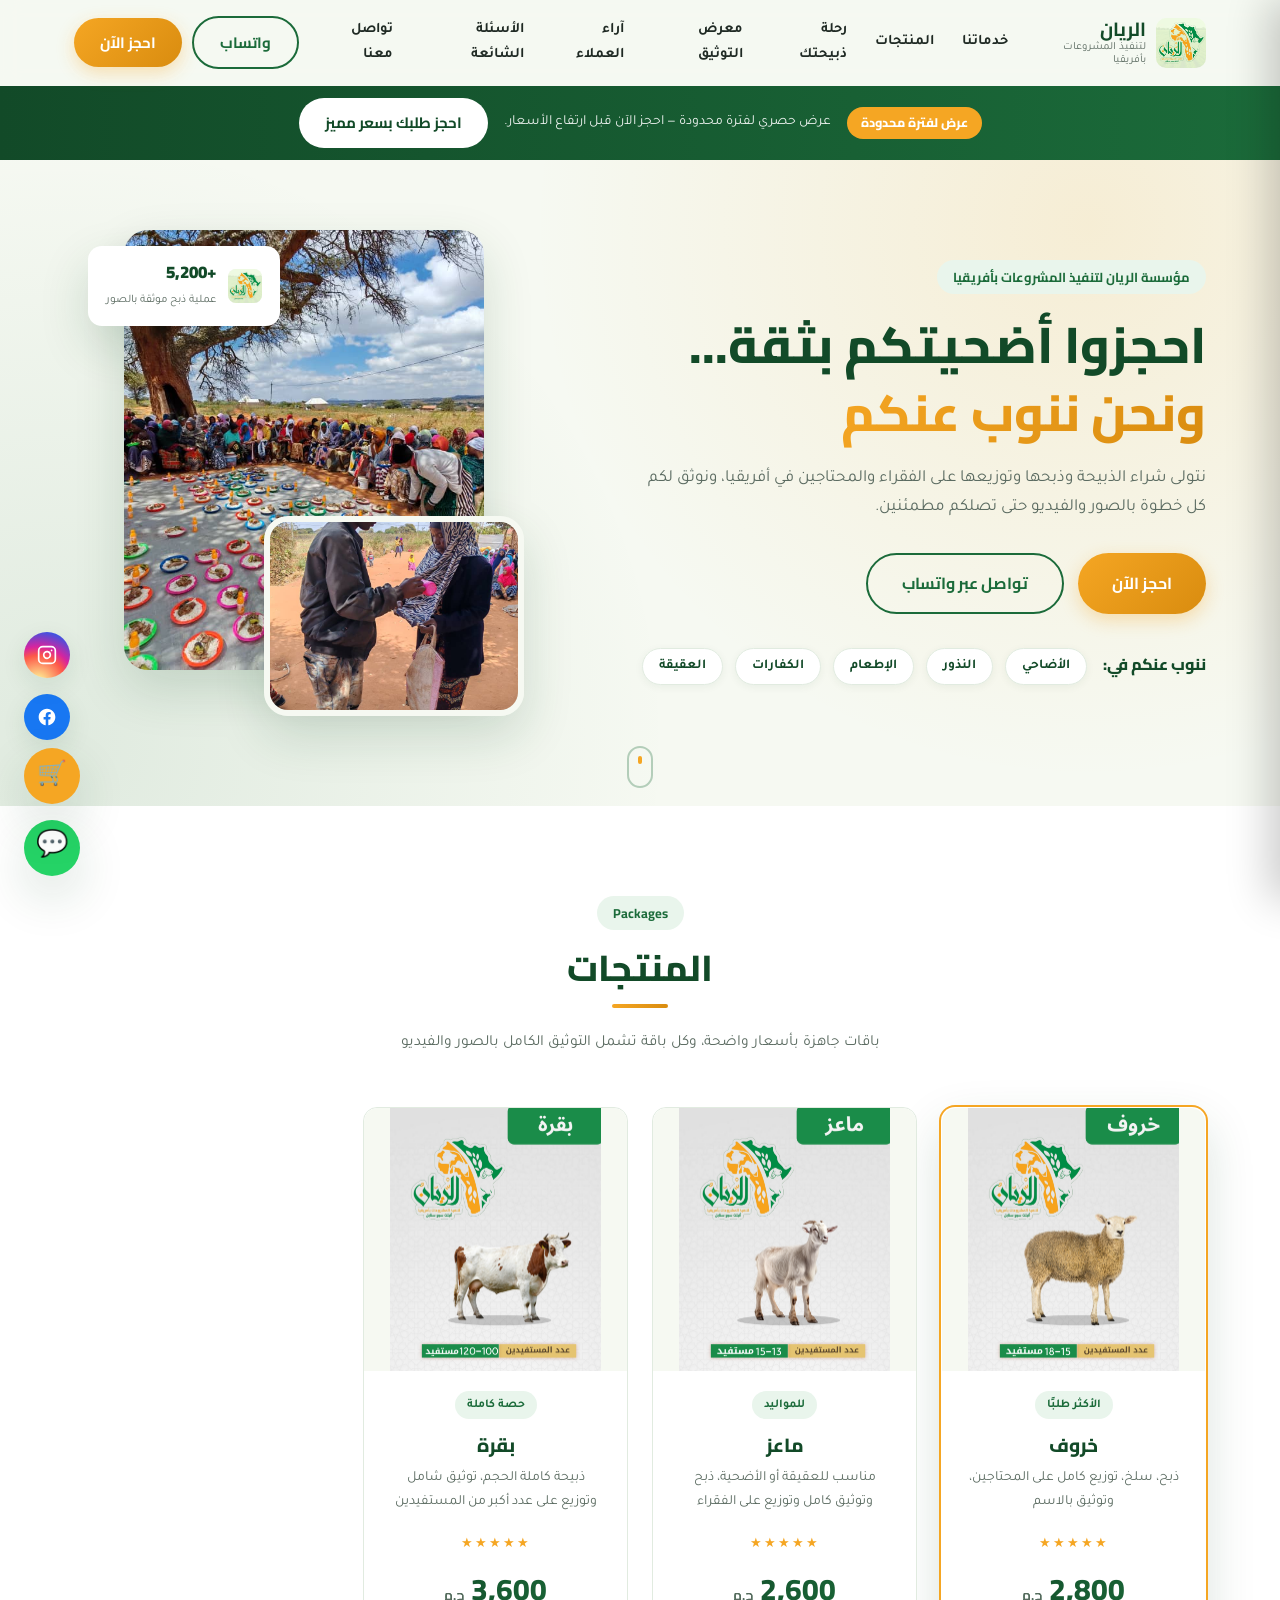
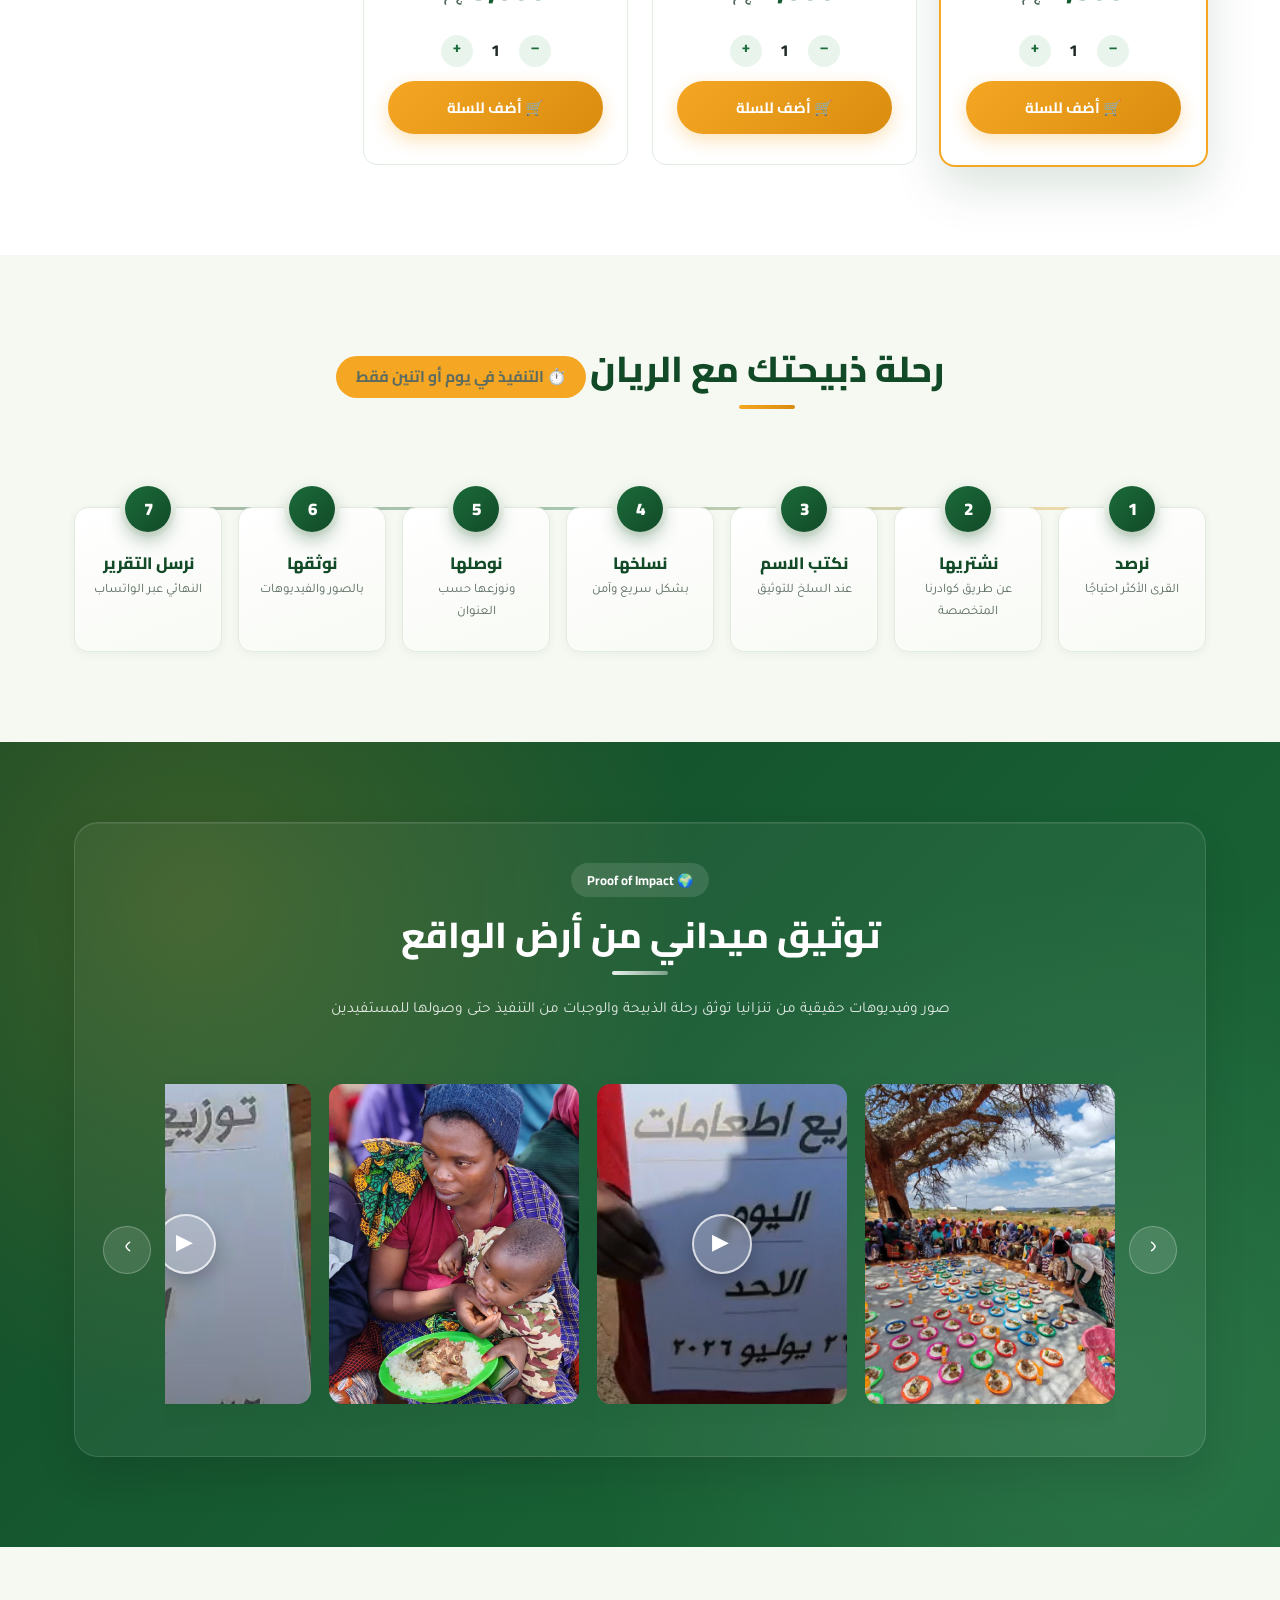
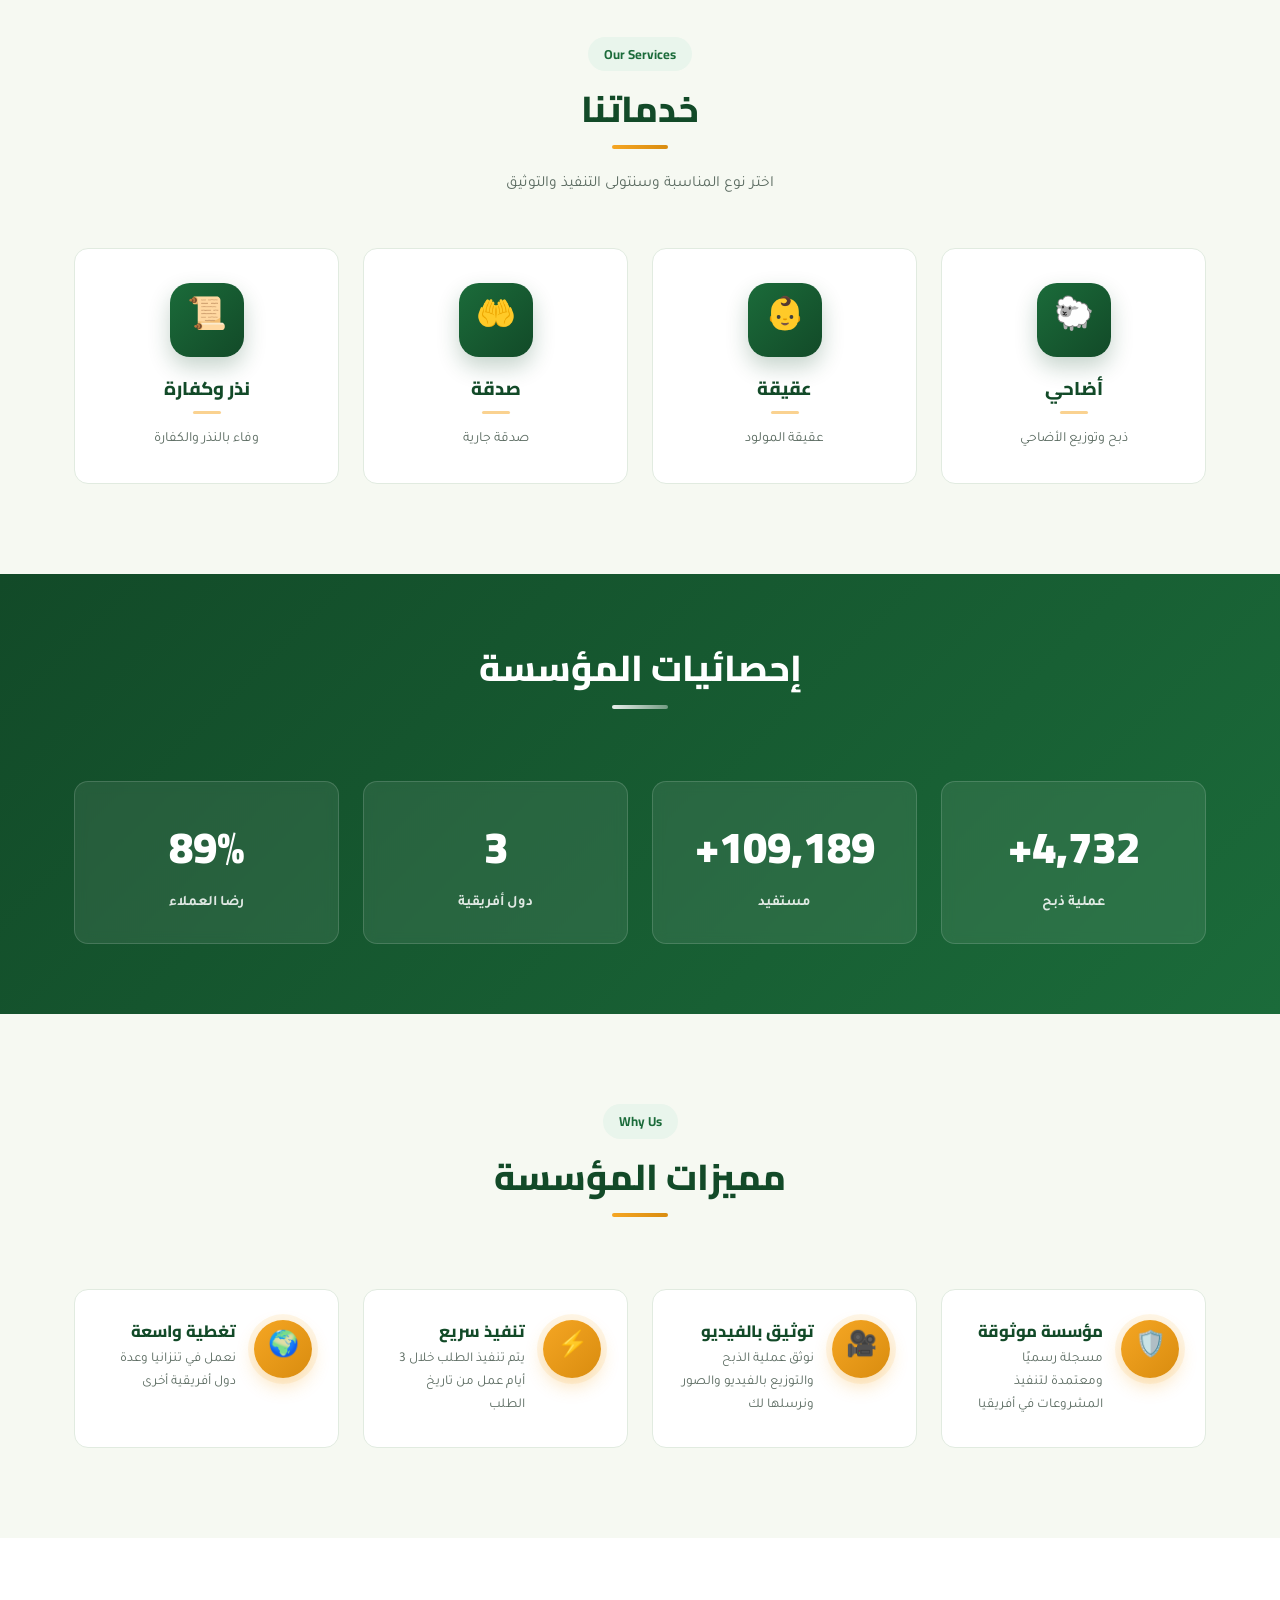
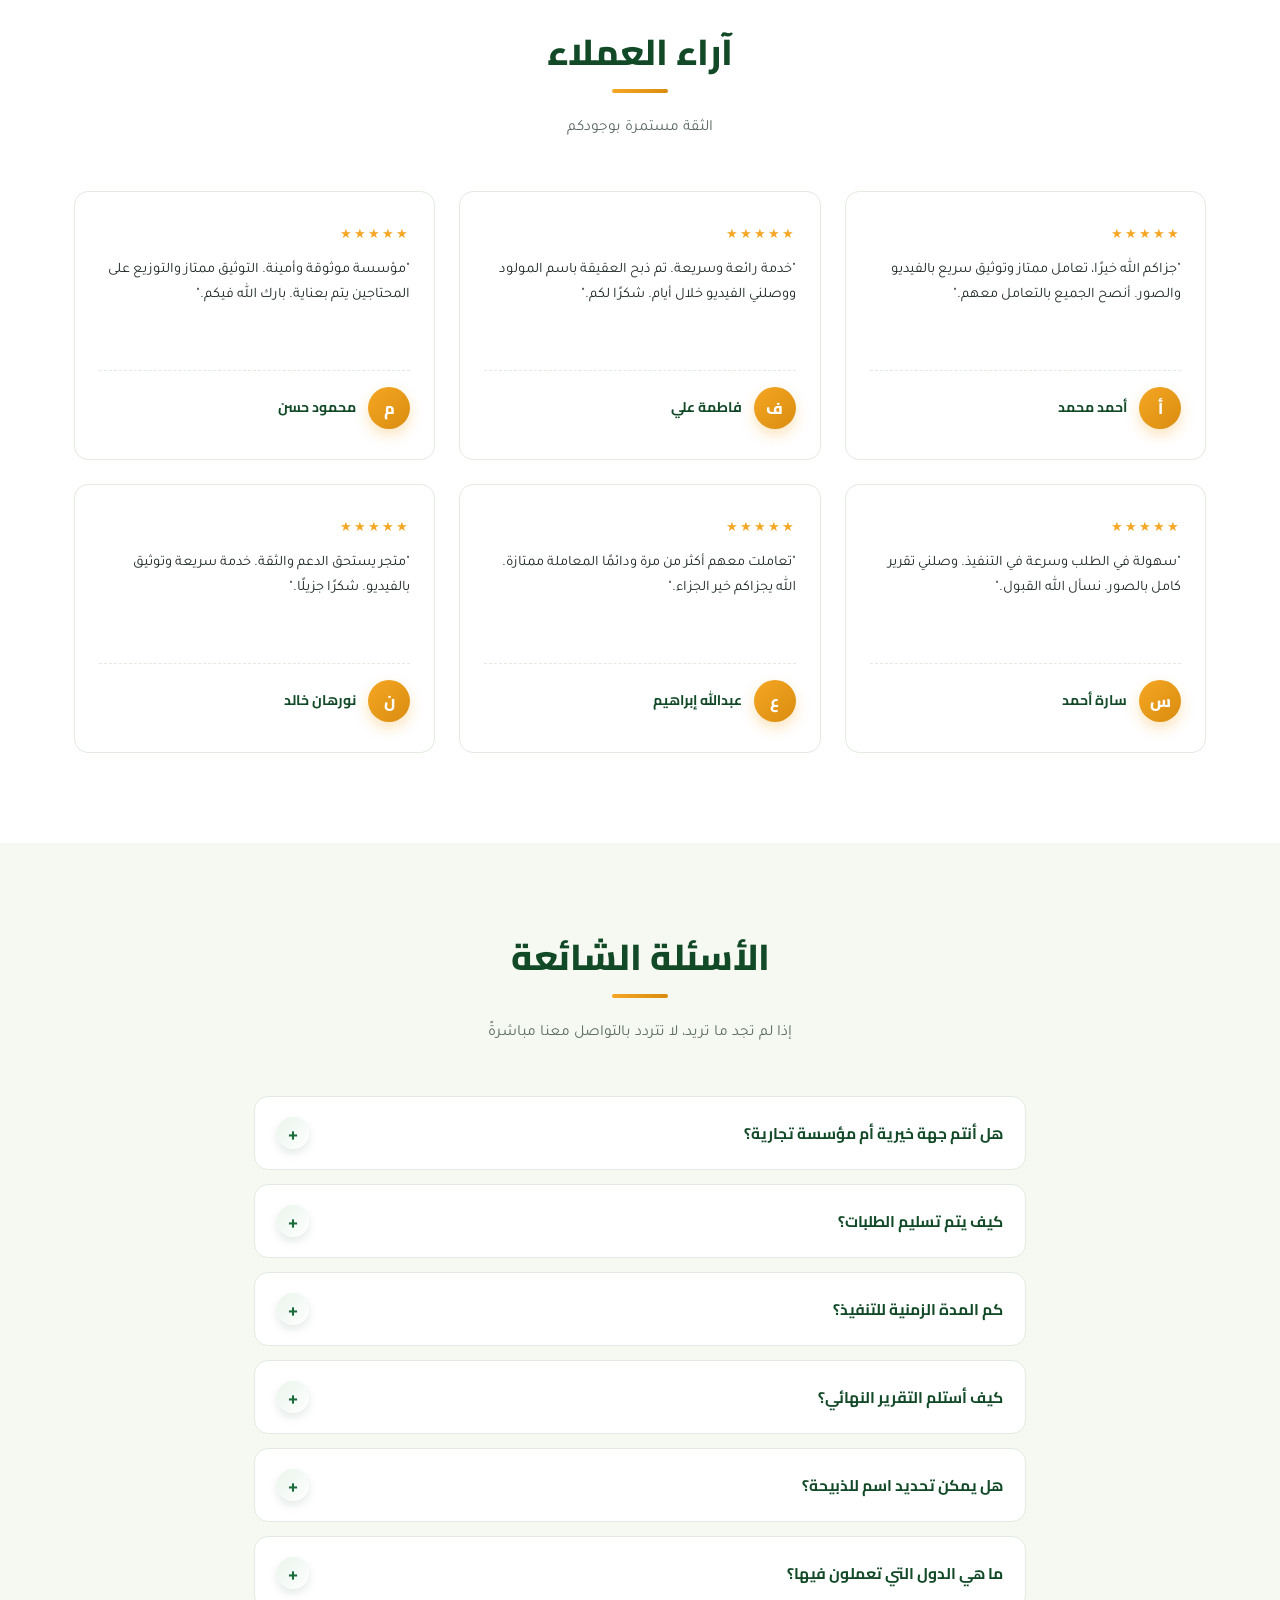
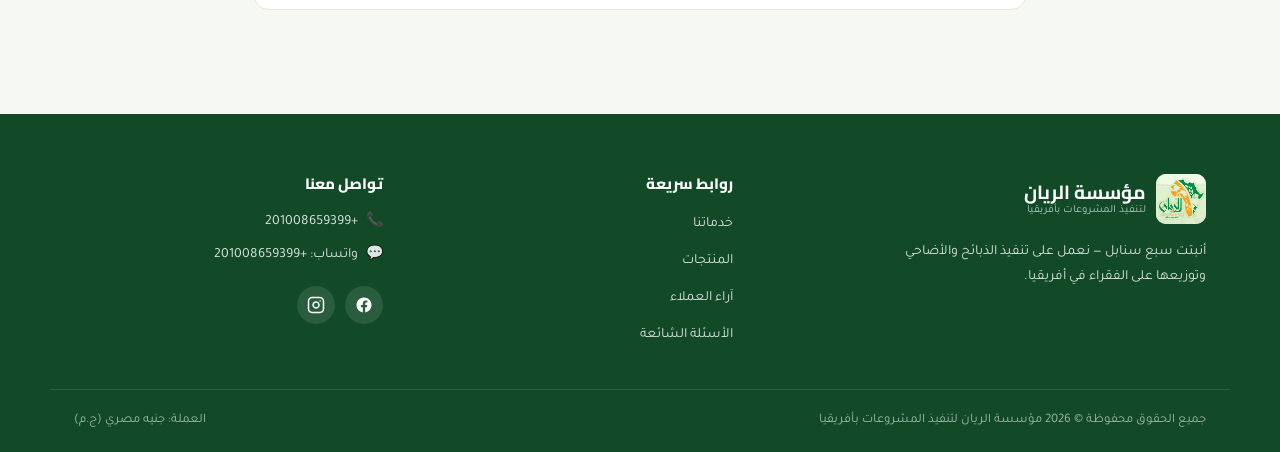
==== index.html @ 915fe7a6 "Add Facebook and Instagram floating buttons next to WhatsApp button" ====
<!DOCTYPE html>
<html lang="ar" dir="rtl">
<head>
<meta charset="UTF-8">
<meta name="viewport" content="width=device-width, initial-scale=1.0">
<title>الريان | مؤسسة الريان لتنفيذ المشروعات بأفريقيا</title>
<meta name="description" content="مؤسسة الريان لتنفيذ المشروعات بأفريقيا: أضاحي، عقيقة، نذور وكفارات - ننفذ ونوثق بالصور والفيديو ونوزع على المحتاجين في تنزانيا وأفريقيا.">
<meta name="theme-color" content="#124a28">
<link rel="canonical" href="index.html">

<meta property="og:type" content="website">
<meta property="og:locale" content="ar_AR">
<meta property="og:title" content="الريان | مؤسسة الريان لتنفيذ المشروعات بأفريقيا">
<meta property="og:description" content="أضاحي، عقيقة، نذور وكفارات - ننفذ ونوثق بالصور والفيديو ونوزع على المحتاجين في تنزانيا وأفريقيا.">
<meta property="og:image" content="assets/gallery/rayan-05.jpg">
<meta property="og:url" content="index.html">
<meta name="twitter:card" content="summary_large_image">
<meta name="twitter:title" content="الريان | مؤسسة الريان لتنفيذ المشروعات بأفريقيا">
<meta name="twitter:description" content="أضاحي، عقيقة، نذور وكفارات - ننفذ ونوثق بالصور والفيديو ونوزع على المحتاجين في تنزانيا وأفريقيا.">
<meta name="twitter:image" content="assets/gallery/rayan-05.jpg">

<link rel="icon" href="assets/logo-real.jpg" type="image/jpeg">
<link rel="preload" as="image" href="assets/gallery/rayan-05.jpg" fetchpriority="high">
<link rel="preconnect" href="https://fonts.googleapis.com">
<link rel="preconnect" href="https://fonts.gstatic.com" crossorigin>
<link href="https://fonts.googleapis.com/css2?family=Cairo:wght@500;700;800;900&family=Tajawal:wght@400;500;700&display=swap" rel="stylesheet">
<link rel="stylesheet" href="css/style.css">
<script type="application/ld+json">
{
  "@context": "https://schema.org",
  "@type": "LocalBusiness",
  "name": "مؤسسة الريان لتنفيذ المشروعات بأفريقيا",
  "image": "assets/logo-real.jpg",
  "telephone": "+201008659399",
  "areaServed": "Tanzania",
  "description": "مؤسسة تنفذ وتوثق الأضاحي والعقيقة والصدقات والنذور في تنزانيا وأفريقيا.",
  "priceRange": "2600-4200 EGP"
}
</script>
</head>
<body>

<!-- ===== Header ===== -->
<header class="site-header" id="siteHeader">
  <div class="container header-inner">
    <a href="#top" class="brand">
      <img src="assets/logo-real.jpg" alt="شعار مؤسسة الريان" class="brand-logo">
      <span class="brand-text">
        <strong>الريان</strong>
        <small>لتنفيذ المشروعات بأفريقيا</small>
      </span>
    </a>

    <nav class="main-nav" id="mainNav">
      <a href="#services">خدماتنا</a>
      <a href="#products">المنتجات</a>
      <a href="#journey">رحلة ذبيحتك</a>
      <a href="#gallery">معرض التوثيق</a>
      <a href="#testimonials">آراء العملاء</a>
      <a href="#faq">الأسئلة الشائعة</a>
      <a href="#contact">تواصل معنا</a>
    </nav>

    <div class="header-actions">
      <a href="https://wa.me/201008659399" class="btn btn-outline hide-sm" target="_blank" rel="noopener">
        واتساب
      </a>
      <a href="#products" class="btn btn-primary">احجز الآن</a>
      <button class="nav-toggle" id="navToggle" aria-label="فتح القائمة" aria-expanded="false">
        <span></span><span></span><span></span>
      </button>
    </div>
  </div>
</header>

<main id="top">

  <!-- ===== Offer Banner ===== -->
  <div class="offer-strip">
    <div class="container offer-inner">
      <span class="offer-badge">عرض لفترة محدودة</span>
      <p>عرض حصري لفترة محدودة — احجز الآن قبل ارتفاع الأسعار.</p>
      <a href="#products" class="btn btn-light">احجز طلبك بسعر مميز</a>
    </div>
  </div>

  <!-- ===== Hero ===== -->
  <section class="hero">
    <div class="container hero-inner">
      <div class="hero-copy">
        <span class="eyebrow">مؤسسة الريان لتنفيذ المشروعات بأفريقيا</span>
        <h1>احجزوا أضحيتكم بثقة... <span>ونحن ننوب عنكم</span></h1>
        <p>
          نتولى شراء الذبيحة وذبحها وتوزيعها على الفقراء والمحتاجين في أفريقيا،
          ونوثق لكم كل خطوة بالصور والفيديو حتى تصلكم مطمئنين.
        </p>
        <div class="hero-cta">
          <a href="#products" class="btn btn-primary btn-lg">احجز الآن</a>
          <a href="https://wa.me/201008659399" class="btn btn-outline btn-lg" target="_blank" rel="noopener">تواصل عبر واتساب</a>
        </div>

        <ul class="hero-list" aria-label="ننوب عنكم في">
          <li><span class="hero-list-title">ننوب عنكم في:</span></li>
          <li><a href="#products">الأضاحي</a></li>
          <li><a href="#products">النذور</a></li>
          <li><a href="#products">الإطعام</a></li>
          <li><a href="#products">الكفارات</a></li>
          <li><a href="#products">العقيقة</a></li>
        </ul>
      </div>

      <div class="hero-visual">
        <div class="hero-collage">
          <img src="assets/gallery/rayan-05.jpg" alt="توزيع الذبائح على المحتاجين في تنزانيا" class="collage-img collage-main" width="1000" height="750" fetchpriority="high">
          <img src="assets/gallery/rayan-58.jpg" alt="توزيع وجبات إطعام على الأطفال" class="collage-img collage-sub" width="768" height="1024">
          <div class="collage-badge">
            <img src="assets/logo-real.jpg" alt="" class="collage-badge-logo">
            <div>
              <strong>+5,200</strong>
              <span>عملية ذبح موثقة بالصور</span>
            </div>
          </div>
        </div>
      </div>
    </div>
    <div class="hero-scroll-cue" aria-hidden="true"><span></span></div>
  </section>

  <!-- ===== Products ===== -->
  <section class="section section-alt" id="products">
    <div class="container">
      <div class="section-head reveal">
        <span class="eyebrow center">Packages</span>
        <h2>المنتجات</h2>
        <p>باقات جاهزة بأسعار واضحة، وكل باقة تشمل التوثيق الكامل بالصور والفيديو</p>
      </div>

      <div class="grid grid-4 reveal-group" id="productsGrid"></div>
    </div>
  </section>

  <!-- ===== Journey / Process ===== -->
  <section class="section" id="journey">
    <div class="container">
      <div class="section-head">
        <h2>رحلة ذبيحتك مع الريان</h2>
        <p class="timer-note">⏱️ التنفيذ في يوم أو اتنين فقط</p>
      </div>

      <ol class="timeline reveal-group">
        <li class="timeline-step">
          <span class="step-num">1</span>
          <h3>نرصد</h3>
          <p>القرى الأكثر احتياجًا</p>
        </li>
        <li class="timeline-step">
          <span class="step-num">2</span>
          <h3>نشتريها</h3>
          <p>عن طريق كوادرنا المتخصصة</p>
        </li>
        <li class="timeline-step">
          <span class="step-num">3</span>
          <h3>نكتب الاسم</h3>
          <p>عند السلخ للتوثيق</p>
        </li>
        <li class="timeline-step">
          <span class="step-num">4</span>
          <h3>نسلخها</h3>
          <p>بشكل سريع وآمن</p>
        </li>
        <li class="timeline-step">
          <span class="step-num">5</span>
          <h3>نوصلها</h3>
          <p>ونوزعها حسب العنوان</p>
        </li>
        <li class="timeline-step">
          <span class="step-num">6</span>
          <h3>نوثقها</h3>
          <p>بالصور والفيديوهات</p>
        </li>
        <li class="timeline-step">
          <span class="step-num">7</span>
          <h3>نرسل التقرير</h3>
          <p>النهائي عبر الواتساب</p>
        </li>
      </ol>
    </div>
  </section>

  <!-- ===== Proof Gallery ===== -->
  <section class="gallery-section" id="gallery">
    <div class="container">
      <div class="gallery-panel reveal">
        <div class="section-head light">
          <span class="eyebrow center on-dark">🌍 Proof of Impact</span>
          <h2>توثيق ميداني من أرض الواقع</h2>
          <p>صور وفيديوهات حقيقية من تنزانيا توثق رحلة الذبيحة والوجبات من التنفيذ حتى وصولها للمستفيدين</p>
        </div>

        <div class="carousel">
          <button class="carousel-btn carousel-prev" id="carouselPrev" aria-label="السابق">‹</button>
          <div class="carousel-track" id="carouselTrack"></div>
          <button class="carousel-btn carousel-next" id="carouselNext" aria-label="التالي">›</button>
        </div>
      </div>
    </div>
  </section>

  <!-- ===== Services ===== -->
  <section class="section" id="services">
    <div class="container">
      <div class="section-head reveal">
        <span class="eyebrow center">Our Services</span>
        <h2>خدماتنا</h2>
        <p>اختر نوع المناسبة وسنتولى التنفيذ والتوثيق</p>
      </div>

      <div class="grid grid-4 reveal-group">
        <div class="card service-card">
          <div class="service-icon">🐑</div>
          <h3>أضاحي</h3>
          <p>ذبح وتوزيع الأضاحي</p>
        </div>
        <div class="card service-card">
          <div class="service-icon">👶</div>
          <h3>عقيقة</h3>
          <p>عقيقة المولود</p>
        </div>
        <div class="card service-card">
          <div class="service-icon">🤲</div>
          <h3>صدقة</h3>
          <p>صدقة جارية</p>
        </div>
        <div class="card service-card">
          <div class="service-icon">📜</div>
          <h3>نذر وكفارة</h3>
          <p>وفاء بالنذر والكفارة</p>
        </div>
      </div>
    </div>
  </section>

  <!-- ===== Stats ===== -->
  <section class="stats">
    <div class="container">
      <div class="section-head light">
        <h2>إحصائيات المؤسسة</h2>
      </div>
      <div class="grid grid-4 stats-grid reveal-group">
        <div class="stat">
          <span class="stat-num" data-count="5200" data-suffix="+">0</span>
          <span class="stat-label">عملية ذبح</span>
        </div>
        <div class="stat">
          <span class="stat-num" data-count="120000" data-suffix="+">0</span>
          <span class="stat-label">مستفيد</span>
        </div>
        <div class="stat">
          <span class="stat-num" data-count="3" data-suffix="">0</span>
          <span class="stat-label">دول أفريقية</span>
        </div>
        <div class="stat">
          <span class="stat-num" data-count="98" data-suffix="%">0</span>
          <span class="stat-label">رضا العملاء</span>
        </div>
      </div>
    </div>
  </section>

  <!-- ===== Why Us ===== -->
  <section class="section">
    <div class="container">
      <div class="section-head reveal">
        <span class="eyebrow center">Why Us</span>
        <h2>مميزات المؤسسة</h2>
      </div>

      <div class="grid grid-4 feature-grid reveal-group">
        <div class="card feature-card">
          <div class="feature-icon">🛡️</div>
          <div class="feature-text">
            <h3>مؤسسة موثوقة</h3>
            <p>مسجلة رسميًا ومعتمدة لتنفيذ المشروعات في أفريقيا</p>
          </div>
        </div>
        <div class="card feature-card">
          <div class="feature-icon">🎥</div>
          <div class="feature-text">
            <h3>توثيق بالفيديو</h3>
            <p>نوثق عملية الذبح والتوزيع بالفيديو والصور ونرسلها لك</p>
          </div>
        </div>
        <div class="card feature-card">
          <div class="feature-icon">⚡</div>
          <div class="feature-text">
            <h3>تنفيذ سريع</h3>
            <p>يتم تنفيذ الطلب خلال 3 أيام عمل من تاريخ الطلب</p>
          </div>
        </div>
        <div class="card feature-card">
          <div class="feature-icon">🌍</div>
          <div class="feature-text">
            <h3>تغطية واسعة</h3>
            <p>نعمل في تنزانيا وعدة دول أفريقية أخرى</p>
          </div>
        </div>
      </div>
    </div>
  </section>

  <!-- ===== Testimonials ===== -->
  <section class="section section-alt" id="testimonials">
    <div class="container">
      <div class="section-head reveal">
        <h2>آراء العملاء</h2>
        <p>الثقة مستمرة بوجودكم</p>
      </div>

      <div class="grid grid-3 testimonials-grid reveal-group">
        <div class="card testimonial-card">
          <span class="stars">★★★★★</span>
          <p>"جزاكم الله خيرًا، تعامل ممتاز وتوثيق سريع بالفيديو والصور. أنصح الجميع بالتعامل معهم."</p>
          <div class="testimonial-author">
            <span class="avatar">أ</span>
            <span>أحمد محمد</span>
          </div>
        </div>
        <div class="card testimonial-card">
          <span class="stars">★★★★★</span>
          <p>"خدمة رائعة وسريعة. تم ذبح العقيقة باسم المولود ووصلني الفيديو خلال أيام. شكرًا لكم."</p>
          <div class="testimonial-author">
            <span class="avatar">ف</span>
            <span>فاطمة علي</span>
          </div>
        </div>
        <div class="card testimonial-card">
          <span class="stars">★★★★★</span>
          <p>"مؤسسة موثوقة وأمينة. التوثيق ممتاز والتوزيع على المحتاجين يتم بعناية. بارك الله فيكم."</p>
          <div class="testimonial-author">
            <span class="avatar">م</span>
            <span>محمود حسن</span>
          </div>
        </div>
        <div class="card testimonial-card">
          <span class="stars">★★★★★</span>
          <p>"سهولة في الطلب وسرعة في التنفيذ. وصلني تقرير كامل بالصور. نسأل الله القبول."</p>
          <div class="testimonial-author">
            <span class="avatar">س</span>
            <span>سارة أحمد</span>
          </div>
        </div>
        <div class="card testimonial-card">
          <span class="stars">★★★★★</span>
          <p>"تعاملت معهم أكثر من مرة ودائمًا المعاملة ممتازة. الله يجزاكم خير الجزاء."</p>
          <div class="testimonial-author">
            <span class="avatar">ع</span>
            <span>عبدالله إبراهيم</span>
          </div>
        </div>
        <div class="card testimonial-card">
          <span class="stars">★★★★★</span>
          <p>"متجر يستحق الدعم والثقة. خدمة سريعة وتوثيق بالفيديو. شكرًا جزيلًا."</p>
          <div class="testimonial-author">
            <span class="avatar">ن</span>
            <span>نورهان خالد</span>
          </div>
        </div>
      </div>
    </div>
  </section>

  <!-- ===== FAQ ===== -->
  <section class="section" id="faq">
    <div class="container container-narrow">
      <div class="section-head reveal">
        <h2>الأسئلة الشائعة</h2>
        <p>إذا لم تجد ما تريد، لا تتردد بالتواصل معنا مباشرةً</p>
      </div>

      <div class="accordion reveal-group" id="faqAccordion">
        <div class="accordion-item">
          <button class="accordion-trigger" aria-expanded="false">
            <span>هل أنتم جهة خيرية أم مؤسسة تجارية؟</span>
            <span class="accordion-icon">+</span>
          </button>
          <div class="accordion-panel">
            <p>نحن مؤسسة الريان لتنفيذ المشروعات بأفريقيا، نوفر حلاً متكاملاً يجمع بين السهولة والموثوقية لتنفيذ الذبائح والأضاحي وتوزيعها على الفقراء.</p>
          </div>
        </div>
        <div class="accordion-item">
          <button class="accordion-trigger" aria-expanded="false">
            <span>كيف يتم تسليم الطلبات؟</span>
            <span class="accordion-icon">+</span>
          </button>
          <div class="accordion-panel">
            <p>يتم ذبح الذبيحة وتوزيعها على الفقراء والمحتاجين في تنزانيا، ونرسل لك تقريرًا موثقًا بالفيديوهات والصور.</p>
          </div>
        </div>
        <div class="accordion-item">
          <button class="accordion-trigger" aria-expanded="false">
            <span>كم المدة الزمنية للتنفيذ؟</span>
            <span class="accordion-icon">+</span>
          </button>
          <div class="accordion-panel">
            <p>يتم تنفيذ الذبيحة وتوثيقها خلال يوم أو يومين فقط من تاريخ الطلب بإذن الله.</p>
          </div>
        </div>
        <div class="accordion-item">
          <button class="accordion-trigger" aria-expanded="false">
            <span>كيف أستلم التقرير النهائي؟</span>
            <span class="accordion-icon">+</span>
          </button>
          <div class="accordion-panel">
            <p>يصلكم التقرير النهائي على واتساب بعد انتهاء التوثيق مباشرة في ملف متكامل بالصور والفيديو.</p>
          </div>
        </div>
        <div class="accordion-item">
          <button class="accordion-trigger" aria-expanded="false">
            <span>هل يمكن تحديد اسم للذبيحة؟</span>
            <span class="accordion-icon">+</span>
          </button>
          <div class="accordion-panel">
            <p>نعم، يمكنك تحديد الاسم الذي تريد الذبح به (اسم المولود في العقيقة مثلاً) وسنوثق ذلك بالكامل.</p>
          </div>
        </div>
        <div class="accordion-item">
          <button class="accordion-trigger" aria-expanded="false">
            <span>ما هي الدول التي تعملون فيها؟</span>
            <span class="accordion-icon">+</span>
          </button>
          <div class="accordion-panel">
            <p>نعمل بشكل أساسي في تنزانيا ونتوسع في عدة دول أفريقية أخرى.</p>
          </div>
        </div>
      </div>
    </div>
  </section>

</main>

<!-- ===== Footer ===== -->
<footer class="site-footer" id="contact">
  <div class="container footer-grid">
    <div class="footer-about">
      <a href="#top" class="brand">
        <img src="assets/logo-real.jpg" alt="شعار مؤسسة الريان" class="brand-logo">
        <span class="brand-text light">
          <strong>مؤسسة الريان</strong>
          <small>لتنفيذ المشروعات بأفريقيا</small>
        </span>
      </a>
      <p>أنبتت سبع سنابل — نعمل على تنفيذ الذبائح والأضاحي وتوزيعها على الفقراء في أفريقيا.</p>
    </div>

    <div class="footer-links">
      <h4>روابط سريعة</h4>
      <ul>
        <li><a href="#services">خدماتنا</a></li>
        <li><a href="#products">المنتجات</a></li>
        <li><a href="#testimonials">آراء العملاء</a></li>
        <li><a href="#faq">الأسئلة الشائعة</a></li>
      </ul>
    </div>

    <div class="footer-contact">
      <h4>تواصل معنا</h4>
      <ul>
        <li><span>📞</span> <a href="tel:+201008659399">+201008659399</a></li>
        <li><span>💬</span> <a href="https://wa.me/201008659399" target="_blank" rel="noopener">واتساب: +201008659399</a></li>
      </ul>
      <div class="footer-social">
        <a href="https://www.facebook.com/profile.php?id=100064824858320" target="_blank" rel="noopener" aria-label="فيسبوك" class="footer-social-link">
          <svg width="18" height="18" viewBox="0 0 24 24" fill="currentColor"><path d="M22 12.06C22 6.5 17.52 2 12 2S2 6.5 2 12.06c0 5 3.66 9.15 8.44 9.94v-7.03H7.9v-2.91h2.54V9.85c0-2.5 1.49-3.89 3.78-3.89 1.1 0 2.24.2 2.24.2v2.46h-1.26c-1.24 0-1.63.77-1.63 1.56v1.88h2.78l-.44 2.91h-2.34V22c4.78-.79 8.44-4.94 8.44-9.94Z"/></svg>
        </a>
        <a href="https://www.instagram.com/al_rayan__foundation" target="_blank" rel="noopener" aria-label="انستغرام" class="footer-social-link">
          <svg width="18" height="18" viewBox="0 0 24 24" fill="none" stroke="currentColor" stroke-width="2" stroke-linecap="round" stroke-linejoin="round"><rect x="2" y="2" width="20" height="20" rx="5" ry="5"></rect><path d="M16 11.37A4 4 0 1 1 12.63 8 4 4 0 0 1 16 11.37z"></path><line x1="17.5" y1="6.5" x2="17.51" y2="6.5"></line></svg>
        </a>
      </div>
    </div>
  </div>

  <div class="footer-bottom container">
    <p>جميع الحقوق محفوظة © <span id="year"></span> مؤسسة الريان لتنفيذ المشروعات بأفريقيا</p>
    <p class="currency-note">العملة: جنيه مصري (ج.م)</p>
  </div>
</footer>

<a href="https://wa.me/201008659399" class="whatsapp-fab" target="_blank" rel="noopener" aria-label="تواصل معنا عبر واتساب">💬</a>
<a href="https://www.facebook.com/profile.php?id=100064824858320" class="social-fab facebook-fab" target="_blank" rel="noopener" aria-label="فيسبوك">
  <svg viewBox="0 0 24 24" fill="currentColor"><path d="M22 12.06C22 6.5 17.52 2 12 2S2 6.5 2 12.06c0 5 3.66 9.15 8.44 9.94v-7.03H7.9v-2.91h2.54V9.85c0-2.5 1.49-3.89 3.78-3.89 1.1 0 2.24.2 2.24.2v2.46h-1.26c-1.24 0-1.63.77-1.63 1.56v1.88h2.78l-.44 2.91h-2.34V22c4.78-.79 8.44-4.94 8.44-9.94Z"/></svg>
</a>
<a href="https://www.instagram.com/al_rayan__foundation" class="social-fab instagram-fab" target="_blank" rel="noopener" aria-label="انستغرام">
  <svg viewBox="0 0 24 24" fill="none" stroke="currentColor" stroke-width="2" stroke-linecap="round" stroke-linejoin="round"><rect x="2" y="2" width="20" height="20" rx="5" ry="5"></rect><path d="M16 11.37A4 4 0 1 1 12.63 8 4 4 0 0 1 16 11.37z"></path><line x1="17.5" y1="6.5" x2="17.51" y2="6.5"></line></svg>
</a>
<button class="back-to-top" id="backToTop" aria-label="العودة للأعلى">↑</button>

<button class="cart-fab" id="cartFab" aria-label="عرض السلة">
  🛒
  <span class="cart-badge" id="cartBadge">0</span>
</button>

<div class="cart-overlay" id="cartOverlay"></div>
<aside class="cart-drawer" id="cartDrawer" aria-hidden="true">
  <div class="cart-drawer-header">
    <h3>سلة الطلبات</h3>
    <button class="cart-close" id="cartClose" aria-label="إغلاق">✕</button>
  </div>
  <div class="cart-drawer-body">
    <p class="cart-empty" id="cartEmpty">السلة فارغة حاليًا</p>
    <div class="cart-items" id="cartItems"></div>
  </div>
  <div class="cart-drawer-footer">
    <div class="cart-total-row">
      <span>الإجمالي</span>
      <span id="cartTotal">0 ج.م</span>
    </div>
    <button type="button" class="btn btn-primary btn-lg btn-block" id="cartCheckout">إتمام الحجز عبر واتساب</button>
  </div>
</aside>

<div class="lightbox" id="lightbox" aria-hidden="true">
  <button class="lightbox-close" id="lightboxClose" aria-label="إغلاق">✕</button>
  <button class="lightbox-nav lightbox-prev" id="lightboxPrev" aria-label="الصورة السابقة">‹</button>
  <img src="" alt="" class="lightbox-img" id="lightboxImg">
  <button class="lightbox-nav lightbox-next" id="lightboxNext" aria-label="الصورة التالية">›</button>
  <div class="lightbox-counter" id="lightboxCounter"></div>
</div>

<script src="js/cart.js"></script>
<script src="js/main.js"></script>
<script src="js/settings.js"></script>
<script data-goatcounter="https://rayyan.goatcounter.com/count" async src="//gc.zgo.at/count.js"></script>
</body>
</html>
---- css/style.css ----
/* ===================== Variables ===================== */
:root {
  --green: #1b6b3a;
  --green-dark: #124a28;
  --green-light: #e9f5ec;
  --orange: #f5a623;
  --orange-dark: #d98c0f;
  --cream: #f6f9f2;
  --text: #1f2a24;
  --text-muted: #5b6b61;
  --white: #ffffff;
  --border: #e1ebe0;
  --radius-sm: 8px;
  --radius-md: 14px;
  --radius-lg: 24px;
  --shadow-sm: 0 2px 8px rgba(18, 74, 40, 0.06);
  --shadow-md: 0 8px 24px rgba(18, 74, 40, 0.10);
  --shadow-lg: 0 20px 50px rgba(18, 74, 40, 0.16);
  --container: 1180px;
  --ease: cubic-bezier(0.16, 1, 0.3, 1);
}

/* ===================== Reset ===================== */
* { box-sizing: border-box; margin: 0; padding: 0; }

html { scroll-behavior: smooth; scroll-padding-top: 90px; overflow-x: hidden; }

body {
  font-family: 'Tajawal', 'Segoe UI', Tahoma, sans-serif;
  background: var(--cream);
  color: var(--text);
  line-height: 1.7;
  -webkit-font-smoothing: antialiased;
  overflow-x: hidden;
  width: 100%;
}

img { max-width: 100%; display: block; }

a { color: inherit; text-decoration: none; }

ul, ol { list-style: none; }

h1, h2, h3, h4 {
  font-family: 'Cairo', 'Tajawal', sans-serif;
  font-weight: 800;
  color: var(--green-dark);
  line-height: 1.35;
}

button { font-family: inherit; cursor: pointer; border: none; background: none; }

::selection { background: var(--orange); color: var(--white); }

a:focus-visible, button:focus-visible, .btn:focus-visible {
  outline: 2px solid var(--orange);
  outline-offset: 3px;
  border-radius: 4px;
}

.container {
  max-width: var(--container);
  margin: 0 auto;
  padding: 0 24px;
}

.container-narrow { max-width: 820px; }

.hide-sm { display: inline-flex; }

/* ===================== Buttons ===================== */
.btn {
  display: inline-flex;
  align-items: center;
  justify-content: center;
  gap: 8px;
  padding: 12px 26px;
  border-radius: 999px;
  font-weight: 700;
  font-family: 'Cairo', sans-serif;
  font-size: 15px;
  transition: transform 0.25s var(--ease), box-shadow 0.25s var(--ease), background 0.25s var(--ease), color 0.25s var(--ease);
  white-space: nowrap;
}
.btn:active { transform: translateY(0) scale(0.97); }

.btn-primary {
  position: relative;
  overflow: hidden;
  background: linear-gradient(135deg, var(--orange), var(--orange-dark));
  color: var(--white);
  box-shadow: 0 6px 18px rgba(245, 166, 35, 0.32);
}
.btn-primary::before {
  content: "";
  position: absolute;
  inset: 0;
  background: linear-gradient(120deg, transparent, rgba(255,255,255,0.4), transparent);
  transform: translateX(-120%);
  transition: transform 0.6s ease;
}
.btn-primary:hover::before { transform: translateX(120%); }
.btn-primary:hover { transform: translateY(-2px); box-shadow: 0 12px 28px rgba(245, 166, 35, 0.4); }

.btn-outline {
  background: transparent;
  color: var(--green);
  border: 2px solid var(--green);
}
.btn-outline:hover { background: var(--green); color: var(--white); transform: translateY(-2px); box-shadow: var(--shadow-md); }

.btn-light {
  background: var(--white);
  color: var(--green-dark);
}
.btn-light:hover { transform: translateY(-2px); box-shadow: var(--shadow-md); }

.btn-lg { padding: 15px 34px; font-size: 16px; }
.btn-block { width: 100%; }

/* ===================== Header ===================== */
.site-header {
  position: sticky;
  top: 0;
  z-index: 100;
  background: rgba(246, 249, 242, 0.9);
  backdrop-filter: blur(10px);
  border-bottom: 1px solid transparent;
  transition: box-shadow 0.25s ease, border-color 0.25s ease, background 0.25s ease;
}
.site-header.scrolled {
  background: rgba(255, 255, 255, 0.96);
  box-shadow: var(--shadow-sm);
  border-color: var(--border);
}

.header-inner {
  display: flex;
  align-items: center;
  justify-content: space-between;
  gap: 20px;
  padding-top: 14px;
  padding-bottom: 14px;
}

.brand { display: flex; align-items: center; gap: 10px; }
.brand-logo {
  width: 50px;
  height: 50px;
  flex-shrink: 0;
  object-fit: contain;
  border-radius: 10px;
  background: var(--cream);
}
.brand-text { display: flex; flex-direction: column; line-height: 1.2; }
.brand-text strong { font-family: 'Cairo', sans-serif; font-size: 19px; color: var(--green-dark); }
.brand-text small { font-size: 11px; color: var(--text-muted); }
.brand-text.light strong { color: var(--white); }
.brand-text.light small { color: rgba(255,255,255,0.7); }

.main-nav {
  display: flex;
  align-items: center;
  gap: 28px;
}
.main-nav a {
  font-weight: 600;
  font-size: 14.5px;
  color: var(--text);
  position: relative;
  padding: 4px 0;
}
.main-nav a::after {
  content: "";
  position: absolute;
  bottom: -2px;
  right: 0;
  width: 0;
  height: 2px;
  background: var(--orange);
  transition: width 0.2s ease;
}
.main-nav a:hover::after { width: 100%; }

.header-actions { display: flex; align-items: center; gap: 10px; }

.nav-toggle {
  display: none;
  flex-direction: column;
  gap: 5px;
  padding: 6px;
}
.nav-toggle span {
  width: 24px;
  height: 2px;
  background: var(--green-dark);
  border-radius: 2px;
  transition: transform 0.25s ease, opacity 0.25s ease;
}
.nav-toggle.open span:nth-child(1) { transform: translateY(7px) rotate(45deg); }
.nav-toggle.open span:nth-child(2) { opacity: 0; }
.nav-toggle.open span:nth-child(3) { transform: translateY(-7px) rotate(-45deg); }

/* ===================== Offer strip ===================== */
.offer-strip {
  background: linear-gradient(90deg, var(--green-dark), var(--green));
  color: var(--white);
}
.offer-inner {
  display: flex;
  align-items: center;
  justify-content: center;
  gap: 16px;
  flex-wrap: wrap;
  padding: 12px 24px;
  text-align: center;
}
.offer-badge {
  background: var(--orange);
  color: var(--white);
  font-family: 'Cairo', sans-serif;
  font-weight: 800;
  font-size: 12.5px;
  padding: 5px 14px;
  border-radius: 999px;
  white-space: nowrap;
}
.offer-inner p { font-size: 14px; opacity: 0.92; }

/* ===================== Hero ===================== */
.hero {
  position: relative;
  overflow: hidden;
  padding: 70px 0 90px;
  background:
    radial-gradient(circle at 85% 10%, rgba(245, 166, 35, 0.14), transparent 45%),
    radial-gradient(circle at 5% 90%, rgba(27, 107, 58, 0.10), transparent 45%),
    var(--cream);
}
.hero-inner {
  display: grid;
  grid-template-columns: 1.15fr 0.85fr;
  align-items: center;
  gap: 50px;
}

.hero-copy > * { animation: heroFadeUp 0.8s var(--ease) both; }
.hero-copy > *:nth-child(1) { animation-delay: 0.05s; }
.hero-copy > *:nth-child(2) { animation-delay: 0.15s; }
.hero-copy > *:nth-child(3) { animation-delay: 0.25s; }
.hero-copy > *:nth-child(4) { animation-delay: 0.35s; }
.hero-copy > *:nth-child(5) { animation-delay: 0.45s; }
.hero-visual { animation: heroFadeScale 1s var(--ease) 0.3s both; }

@keyframes heroFadeUp {
  from { opacity: 0; transform: translateY(24px); }
  to { opacity: 1; transform: translateY(0); }
}
@keyframes heroFadeScale {
  from { opacity: 0; transform: scale(0.94); }
  to { opacity: 1; transform: scale(1); }
}

.hero-scroll-cue {
  position: absolute;
  bottom: 18px;
  left: 50%;
  transform: translateX(-50%);
  width: 26px;
  height: 42px;
  border: 2px solid rgba(27, 107, 58, 0.3);
  border-radius: 14px;
  display: flex;
  justify-content: center;
  padding-top: 8px;
}
.hero-scroll-cue span {
  width: 4px;
  height: 8px;
  background: var(--orange);
  border-radius: 2px;
  animation: scrollCue 1.6s ease infinite;
}
@keyframes scrollCue {
  0% { transform: translateY(0); opacity: 1; }
  70% { transform: translateY(10px); opacity: 0; }
  100% { opacity: 0; }
}
.eyebrow {
  display: inline-block;
  font-family: 'Cairo', sans-serif;
  font-weight: 700;
  font-size: 13px;
  color: var(--green);
  background: var(--green-light);
  padding: 6px 16px;
  border-radius: 999px;
  margin-bottom: 18px;
}
.eyebrow.center { display: block; width: fit-content; margin: 0 auto 14px; }

.hero h1 {
  font-size: clamp(32px, 4.2vw, 50px);
  margin-bottom: 18px;
}
.hero h1 span {
  background: linear-gradient(120deg, var(--orange), var(--orange-dark));
  -webkit-background-clip: text;
  background-clip: text;
  color: transparent;
}

.hero-copy > p {
  font-size: 17px;
  color: var(--text-muted);
  max-width: 560px;
  margin-bottom: 30px;
}

.hero-cta { display: flex; gap: 14px; flex-wrap: wrap; margin-bottom: 34px; }

.hero-list {
  display: flex;
  flex-wrap: wrap;
  gap: 10px 12px;
  align-items: center;
}
.hero-list-title {
  font-family: 'Cairo', sans-serif;
  font-weight: 800;
  color: var(--green-dark);
  margin-inline-end: 4px;
}
.hero-list li:not(:first-child) {
  background: var(--white);
  border: 1px solid var(--border);
  padding: 0;
  border-radius: 999px;
  font-size: 13.5px;
  font-weight: 600;
  color: var(--green-dark);
  box-shadow: var(--shadow-sm);
  transition: transform 0.2s ease, box-shadow 0.2s ease, background 0.2s ease;
}
.hero-list li:not(:first-child):hover {
  background: var(--green);
  box-shadow: var(--shadow-md);
  transform: translateY(-2px);
}
.hero-list li:not(:first-child):hover a { color: var(--white); }
.hero-list li:not(:first-child) a {
  display: block;
  padding: 6px 16px;
  color: inherit;
  text-decoration: none;
}

.hero-visual {
  display: flex;
  justify-content: center;
  align-items: center;
}

.hero-collage {
  position: relative;
  width: min(420px, 100%);
  padding: 0 30px 46px;
}
.collage-img {
  border-radius: var(--radius-lg);
  object-fit: cover;
  box-shadow: var(--shadow-lg);
}
.collage-main {
  width: 100%;
  height: 440px;
  animation: float 6s ease-in-out infinite;
}
.collage-sub {
  position: absolute;
  inset-inline-start: -10px;
  bottom: 0;
  width: 62%;
  height: 200px;
  border: 6px solid var(--cream);
  animation: float 6s ease-in-out infinite 0.4s;
}
.collage-badge {
  position: absolute;
  top: 16px;
  inset-inline-end: -6px;
  display: flex;
  align-items: center;
  gap: 12px;
  background: var(--white);
  border-radius: var(--radius-md);
  padding: 12px 18px;
  box-shadow: var(--shadow-lg);
}
.collage-badge-logo {
  width: 34px;
  height: 34px;
  flex-shrink: 0;
  object-fit: contain;
  border-radius: 8px;
  background: var(--cream);
}
.collage-badge strong {
  display: block;
  font-family: 'Cairo', sans-serif;
  font-weight: 900;
  font-size: 17px;
  color: var(--green-dark);
}
.collage-badge span { font-size: 11.5px; color: var(--text-muted); }

@keyframes float {
  0%, 100% { transform: translateY(0); }
  50% { transform: translateY(-14px); }
}

/* ===================== Generic section ===================== */
.section { padding: 90px 0; }
.section-alt { background: var(--white); }

.section-head { text-align: center; max-width: 640px; margin: 0 auto 50px; }
.section-head h2 {
  position: relative;
  display: inline-block;
  font-size: clamp(26px, 3vw, 36px);
  margin-bottom: 22px;
  padding-bottom: 16px;
}
.section-head h2::after {
  content: "";
  position: absolute;
  bottom: 0;
  left: 50%;
  transform: translateX(-50%);
  width: 56px;
  height: 4px;
  border-radius: 4px;
  background: linear-gradient(90deg, var(--orange), var(--orange-dark));
}
.section-head p { color: var(--text-muted); font-size: 15.5px; }
.section-head.light h2 { color: var(--white); }
.section-head.light h2::after { background: linear-gradient(90deg, rgba(255,255,255,0.9), rgba(255,255,255,0.4)); }

.timer-note {
  display: inline-block;
  background: var(--orange);
  color: var(--white);
  font-family: 'Cairo', sans-serif;
  font-weight: 700;
  padding: 8px 20px;
  border-radius: 999px;
  font-size: 14px;
  margin-top: 10px;
}

/* ===================== Timeline ===================== */
.timeline {
  display: grid;
  grid-template-columns: repeat(7, 1fr);
  gap: 16px;
  position: relative;
  padding-top: 26px;
}
.timeline::before {
  content: "";
  position: absolute;
  top: 26px;
  right: 7%;
  left: 7%;
  height: 3px;
  border-radius: 3px;
  background: linear-gradient(90deg, var(--green-dark), var(--green) 45%, var(--orange));
  opacity: 0.35;
  z-index: 0;
}
.timeline-step {
  background: linear-gradient(160deg, var(--white), var(--cream) 130%);
  border: 1px solid var(--border);
  border-radius: var(--radius-md);
  padding: 34px 16px 26px;
  text-align: center;
  position: relative;
  z-index: 1;
  box-shadow: var(--shadow-sm);
  transition: transform 0.35s var(--ease), box-shadow 0.35s var(--ease), border-color 0.35s var(--ease);
}
.timeline-step::before {
  content: "";
  position: absolute;
  top: 0; right: 0; left: 0;
  height: 3px;
  border-radius: var(--radius-md) var(--radius-md) 0 0;
  background: linear-gradient(90deg, var(--green), var(--orange));
  transform: scaleX(0);
  transition: transform 0.35s var(--ease);
}
.timeline-step:hover::before { transform: scaleX(1); }
.timeline-step:hover { transform: translateY(-9px); box-shadow: var(--shadow-lg); border-color: transparent; }
.step-num {
  position: absolute;
  top: -22px;
  left: 50%;
  transform: translateX(-50%);
  display: flex;
  align-items: center;
  justify-content: center;
  width: 46px;
  height: 46px;
  border-radius: 50%;
  background: linear-gradient(135deg, var(--green), var(--green-dark));
  color: var(--white);
  font-family: 'Cairo', sans-serif;
  font-weight: 900;
  font-size: 17px;
  box-shadow: 0 8px 18px rgba(18, 74, 40, 0.32), 0 0 0 5px var(--cream);
  transition: transform 0.35s var(--ease), box-shadow 0.35s var(--ease), background 0.35s var(--ease);
}
.timeline-step:hover .step-num {
  transform: translateX(-50%) scale(1.12) rotate(-6deg);
  background: linear-gradient(135deg, var(--orange), var(--orange-dark));
  box-shadow: 0 10px 22px rgba(245, 166, 35, 0.4), 0 0 0 5px var(--cream);
}
.timeline-step h3 { font-size: 16.5px; margin-top: 10px; margin-bottom: 6px; }
.timeline-step p { font-size: 13px; color: var(--text-muted); }

/* ===================== Gallery / Carousel ===================== */
.gallery-section {
  background:
    radial-gradient(circle at 15% 20%, rgba(245, 166, 35, 0.18), transparent 40%),
    radial-gradient(circle at 85% 80%, rgba(255,255,255,0.08), transparent 40%),
    linear-gradient(135deg, var(--green-dark), var(--green));
  padding: 80px 0 90px;
}
.eyebrow.on-dark {
  background: rgba(255,255,255,0.12);
  color: var(--white);
}
.gallery-section .section-head p { color: rgba(255,255,255,0.85); }

.gallery-panel {
  background: rgba(255,255,255,0.05);
  border: 1px solid rgba(255,255,255,0.12);
  border-radius: var(--radius-lg);
  padding: 40px 28px 30px;
  box-shadow: inset 0 1px 0 rgba(255,255,255,0.08), 0 20px 40px rgba(0,0,0,0.12);
}

.carousel {
  display: flex;
  align-items: center;
  gap: 14px;
}
.carousel-track {
  display: flex;
  gap: 18px;
  overflow-x: auto;
  scroll-snap-type: x mandatory;
  scroll-behavior: smooth;
  padding: 10px 4px 22px;
  flex: 1;
  scrollbar-width: thin;
  scrollbar-color: rgba(255,255,255,0.4) transparent;
}
.carousel-track::-webkit-scrollbar { height: 6px; }
.carousel-track::-webkit-scrollbar-thumb { background: rgba(255,255,255,0.35); border-radius: 8px; }

.carousel-slide {
  flex: 0 0 auto;
  width: 250px;
  scroll-snap-align: start;
  border-radius: var(--radius-md);
  overflow: hidden;
  box-shadow: var(--shadow-md);
  cursor: pointer;
  transition: transform 0.25s ease, box-shadow 0.25s ease;
  background: rgba(255,255,255,0.06);
}
.carousel-slide img {
  width: 100%;
  height: 320px;
  object-fit: cover;
  display: block;
  transition: transform 0.4s ease;
}
.carousel-slide:hover { transform: translateY(-6px); }
.carousel-slide:hover img { transform: scale(1.07); }

.carousel-btn {
  flex-shrink: 0;
  width: 48px;
  height: 48px;
  border-radius: 50%;
  background: rgba(255,255,255,0.12);
  border: 1px solid rgba(255,255,255,0.25);
  color: var(--white);
  font-size: 24px;
  display: flex;
  align-items: center;
  justify-content: center;
  transition: background 0.2s ease, transform 0.2s ease;
  z-index: 2;
}
.carousel-btn:hover { background: var(--orange); border-color: var(--orange); transform: scale(1.06); }

.video-card { position: relative; }
.video-card video {
  width: 100%;
  height: 320px;
  display: block;
  background: #000;
  object-fit: cover;
}
.video-poster {
  position: absolute;
  inset: 0;
  z-index: 2;
  display: flex;
  align-items: center;
  justify-content: center;
  background: linear-gradient(180deg, rgba(0,0,0,0.05) 0%, rgba(0,0,0,0.35) 100%);
  cursor: pointer;
  border: none;
}
.video-play-btn {
  width: 60px; height: 60px;
  border-radius: 50%;
  background: rgba(255,255,255,0.2);
  backdrop-filter: blur(4px);
  border: 2px solid rgba(255,255,255,0.7);
  color: var(--white);
  font-size: 22px;
  display: flex;
  align-items: center;
  justify-content: center;
  padding-inline-start: 4px;
  box-shadow: 0 8px 20px rgba(0,0,0,0.25);
  transition: transform 0.3s var(--ease), background 0.3s ease, border-color 0.3s ease;
}
.video-card:hover .video-play-btn { transform: scale(1.12); background: var(--orange); border-color: var(--orange); }
.video-card.is-playing .video-poster { display: none; }

/* ===================== Lightbox ===================== */
.lightbox {
  position: fixed;
  inset: 0;
  background: rgba(8, 18, 12, 0.94);
  display: flex;
  align-items: center;
  justify-content: center;
  z-index: 1000;
  opacity: 0;
  pointer-events: none;
  transition: opacity 0.25s ease;
}
.lightbox.open { opacity: 1; pointer-events: auto; }
.lightbox-img {
  max-width: 88vw;
  max-height: 82vh;
  border-radius: 12px;
  box-shadow: 0 20px 60px rgba(0,0,0,0.5);
}
.lightbox-close, .lightbox-nav {
  position: absolute;
  border-radius: 50%;
  background: rgba(255,255,255,0.1);
  color: var(--white);
  display: flex;
  align-items: center;
  justify-content: center;
  transition: background 0.2s ease;
}
.lightbox-close:hover, .lightbox-nav:hover { background: var(--orange); }
.lightbox-close { top: 22px; inset-inline-end: 22px; width: 42px; height: 42px; font-size: 18px; }
.lightbox-nav { top: 50%; transform: translateY(-50%); width: 52px; height: 52px; font-size: 30px; }
.lightbox-prev { inset-inline-start: 20px; }
.lightbox-next { inset-inline-end: 20px; }
.lightbox-counter {
  position: absolute;
  bottom: 22px;
  left: 50%;
  transform: translateX(-50%);
  color: rgba(255,255,255,0.75);
  font-family: 'Cairo', sans-serif;
  font-size: 13px;
  letter-spacing: 0.5px;
}

/* ===================== Reveal on scroll ===================== */
.reveal {
  opacity: 0;
  transform: translateY(26px);
  transition: opacity 0.7s var(--ease), transform 0.7s var(--ease);
}
.reveal.in-view { opacity: 1; transform: none; }

.reveal-group > * {
  opacity: 0;
  transform: translateY(26px);
  transition: opacity 0.6s var(--ease), transform 0.6s var(--ease);
}
.reveal-group > *.in-view { opacity: 1; transform: none; }

/* ===================== Back to top ===================== */
.back-to-top {
  position: fixed;
  bottom: 24px;
  inset-inline-start: 24px;
  width: 48px;
  height: 48px;
  border-radius: 50%;
  background: var(--green-dark);
  color: var(--white);
  font-size: 20px;
  display: flex;
  align-items: center;
  justify-content: center;
  box-shadow: var(--shadow-lg);
  z-index: 90;
  opacity: 0;
  transform: translateY(12px);
  pointer-events: none;
  transition: opacity 0.25s ease, transform 0.25s ease, background 0.2s ease;
}
.back-to-top.visible { opacity: 1; transform: none; pointer-events: auto; }
.back-to-top:hover { background: var(--orange); }

@media (prefers-reduced-motion: reduce) {
  html { scroll-behavior: auto; }
  .reveal, .reveal-group > *, .collage-main, .collage-sub, .hero-logo,
  .hero-copy > *, .hero-visual, .hero-scroll-cue span {
    opacity: 1 !important;
    transform: none !important;
    animation: none !important;
    transition: none !important;
  }
}

/* ===================== Grid & Cards ===================== */
.grid { display: grid; gap: 24px; }
.grid-3 { grid-template-columns: repeat(3, 1fr); }
.grid-4 { grid-template-columns: repeat(4, 1fr); }

.card {
  position: relative;
  overflow: hidden;
  background: var(--white);
  border: 1px solid var(--border);
  border-radius: var(--radius-md);
  padding: 30px 24px;
  transition: transform 0.3s var(--ease), box-shadow 0.3s var(--ease), border-color 0.3s var(--ease);
}
.card::before {
  content: "";
  position: absolute;
  top: 0; right: 0; left: 0;
  height: 3px;
  background: linear-gradient(90deg, var(--green), var(--orange));
  transform: scaleX(0);
  transition: transform 0.35s var(--ease);
}
.card:hover::before { transform: scaleX(1); }
.card:hover { transform: translateY(-8px); box-shadow: var(--shadow-lg); border-color: transparent; }

.service-card { text-align: center; padding-top: 34px; padding-bottom: 32px; }
.service-icon {
  width: 74px; height: 74px;
  display: flex; align-items: center; justify-content: center;
  font-size: 32px;
  background: linear-gradient(135deg, var(--green), var(--green-dark));
  border-radius: 20px;
  margin: 0 auto 20px;
  box-shadow: 0 10px 22px rgba(18, 74, 40, 0.24);
  transition: transform 0.35s var(--ease), box-shadow 0.35s var(--ease), border-radius 0.35s var(--ease);
}
.service-card:hover .service-icon {
  transform: translateY(-4px) rotate(-6deg);
  border-radius: 30% 70% 65% 35% / 35% 30% 70% 65%;
  box-shadow: 0 14px 28px rgba(18, 74, 40, 0.32);
}
.service-card h3 {
  position: relative;
  font-size: 18.5px;
  margin-bottom: 14px;
  padding-bottom: 12px;
}
.service-card h3::after {
  content: "";
  position: absolute;
  bottom: 0;
  left: 50%;
  transform: translateX(-50%);
  width: 28px;
  height: 3px;
  border-radius: 3px;
  background: var(--orange);
  opacity: 0.5;
}
.service-card p { color: var(--text-muted); font-size: 14px; }

/* ===================== Products ===================== */
.product-card { text-align: center; display: flex; flex-direction: column; }
.product-card-image {
  margin: -30px -24px 20px;
  border-radius: var(--radius-md) var(--radius-md) 0 0;
  overflow: hidden;
  background: var(--cream);
}
.product-card-image img {
  width: 100%;
  aspect-ratio: 1 / 1;
  object-fit: contain;
  display: block;
}
.product-card.featured { border-color: transparent; box-shadow: 0 0 0 2px var(--orange), var(--shadow-lg); }
.product-card.featured:hover { box-shadow: 0 0 0 2px var(--orange), var(--shadow-lg); }
.product-tag {
  display: inline-block;
  background: var(--green-light);
  color: var(--green);
  font-size: 12px;
  font-weight: 700;
  padding: 4px 12px;
  border-radius: 999px;
  margin-bottom: 14px;
}
.product-card h3 { font-size: 19px; margin-bottom: 8px; }
.product-desc { color: var(--text-muted); font-size: 14px; margin-bottom: 18px; min-height: 44px; }
.product-price {
  font-family: 'Cairo', sans-serif;
  font-weight: 800;
  font-size: 30px;
  background: linear-gradient(120deg, var(--green-dark), var(--green));
  -webkit-background-clip: text;
  background-clip: text;
  color: transparent;
  margin-bottom: 20px;
}
.product-price span { font-size: 14px; color: var(--text-muted); font-weight: 600; }

.product-card .stars { display: inline-block; margin-bottom: 6px; }

.product-link { display: block; color: inherit; text-decoration: none; cursor: pointer; }

.product-actions {
  display: flex;
  flex-direction: column;
  margin-top: auto;
  align-items: center;
  gap: 14px;
}
.qty-stepper {
  display: flex;
  align-items: center;
  gap: 12px;
}
.qty-btn {
  width: 32px; height: 32px;
  border-radius: 50%;
  background: var(--green-light);
  color: var(--green);
  font-size: 16px;
  font-weight: 800;
  display: flex;
  align-items: center;
  justify-content: center;
  transition: background 0.2s ease, color 0.2s ease;
}
.qty-btn:hover { background: var(--orange); color: var(--white); }
.qty-value {
  font-family: 'Cairo', sans-serif;
  font-weight: 800;
  min-width: 22px;
  text-align: center;
}

/* ===================== Cart ===================== */
.cart-fab {
  position: fixed;
  bottom: 96px;
  left: 24px;
  width: 56px; height: 56px;
  border-radius: 50%;
  background: var(--orange);
  color: var(--white);
  display: flex;
  align-items: center;
  justify-content: center;
  font-size: 24px;
  box-shadow: var(--shadow-lg);
  z-index: 90;
  transition: transform 0.2s ease;
}
.cart-fab:hover { transform: scale(1.08); }
.cart-badge {
  position: absolute;
  top: -4px;
  right: -4px;
  min-width: 20px;
  height: 20px;
  padding: 0 5px;
  border-radius: 10px;
  background: var(--green-dark);
  color: var(--white);
  font-size: 11px;
  font-weight: 800;
  display: none;
  align-items: center;
  justify-content: center;
  box-shadow: 0 0 0 2px var(--white);
}

.cart-overlay {
  position: fixed;
  inset: 0;
  background: rgba(8, 18, 12, 0.5);
  opacity: 0;
  pointer-events: none;
  transition: opacity 0.3s ease;
  z-index: 998;
}
.cart-overlay.open { opacity: 1; pointer-events: auto; }

.cart-drawer {
  position: fixed;
  top: 0;
  right: 0;
  height: 100vh;
  width: min(400px, 92vw);
  background: var(--white);
  box-shadow: -12px 0 40px rgba(0,0,0,0.2);
  z-index: 999;
  display: flex;
  flex-direction: column;
  transform: translateX(100%);
  transition: transform 0.35s var(--ease);
}
.cart-drawer.open { transform: translateX(0); }

.cart-drawer-header {
  display: flex;
  align-items: center;
  justify-content: space-between;
  padding: 22px 24px;
  border-bottom: 1px solid var(--border);
}
.cart-drawer-header h3 { font-size: 19px; }
.cart-close {
  width: 36px; height: 36px;
  border-radius: 50%;
  background: var(--green-light);
  color: var(--green);
  font-size: 16px;
  display: flex;
  align-items: center;
  justify-content: center;
  transition: background 0.2s ease, color 0.2s ease;
}
.cart-close:hover { background: var(--orange); color: var(--white); }

.cart-drawer-body { flex: 1; overflow-y: auto; padding: 20px 24px; }
.cart-empty { color: var(--text-muted); text-align: center; margin-top: 40px; font-size: 14.5px; }

.cart-item {
  display: flex;
  align-items: center;
  gap: 12px;
  padding: 16px 0;
  border-bottom: 1px solid var(--border);
}
.cart-item-info { flex: 1; min-width: 0; }
.cart-item-info h4 { font-size: 15px; margin-bottom: 4px; }
.cart-item-note { display: block; font-size: 12px; color: var(--orange-dark); margin-bottom: 2px; }
.cart-item-info .cart-item-price { font-size: 13px; color: var(--text-muted); }
.cart-item-qty { display: flex; align-items: center; gap: 8px; flex-shrink: 0; }
.cart-item-remove {
  flex-shrink: 0;
  color: var(--text-muted);
  font-size: 17px;
  transition: color 0.2s ease, transform 0.2s ease;
}
.cart-item-remove:hover { color: #d64545; transform: scale(1.1); }

.cart-drawer-footer {
  padding: 20px 24px 24px;
  border-top: 1px solid var(--border);
}
.cart-total-row {
  display: flex;
  justify-content: space-between;
  align-items: center;
  font-family: 'Cairo', sans-serif;
  font-weight: 800;
  font-size: 18px;
  color: var(--green-dark);
  margin-bottom: 16px;
}

/* ===================== Booking form ===================== */
.booking-section {
  background:
    radial-gradient(circle at 12% 15%, rgba(245, 166, 35, 0.12), transparent 45%),
    radial-gradient(circle at 88% 85%, rgba(27, 107, 58, 0.08), transparent 45%),
    var(--white);
  min-height: calc(100vh - 300px);
}
.back-link {
  display: inline-flex;
  align-items: center;
  gap: 6px;
  font-family: 'Cairo', sans-serif;
  font-weight: 700;
  font-size: 14px;
  color: var(--green);
  margin-bottom: 24px;
  transition: gap 0.2s ease, color 0.2s ease;
}
.back-link:hover { gap: 10px; color: var(--orange); }
.booking-form {
  background: var(--white);
  border: 1px solid var(--border);
  border-radius: var(--radius-lg);
  padding: 36px 32px;
  box-shadow: var(--shadow-lg);
  display: flex;
  flex-direction: column;
  gap: 20px;
}
.form-row { display: flex; flex-direction: column; gap: 8px; text-align: right; }
.form-row label {
  font-family: 'Cairo', sans-serif;
  font-weight: 700;
  font-size: 14px;
  color: var(--green-dark);
}
.form-row input, .form-row select {
  padding: 13px 16px;
  border-radius: var(--radius-sm);
  border: 1.5px solid var(--border);
  font-family: 'Tajawal', sans-serif;
  font-size: 14.5px;
  color: var(--text);
  background: var(--cream);
  transition: border-color 0.2s ease, box-shadow 0.2s ease, background 0.2s ease;
}
.form-row input:focus, .form-row select:focus {
  outline: none;
  border-color: var(--orange);
  box-shadow: 0 0 0 3px rgba(245, 166, 35, 0.15);
  background: var(--white);
}
.form-row select { cursor: pointer; }

.cart-summary-block { display: none; }
.cart-summary-list {
  background: var(--cream);
  border: 1.5px solid var(--border);
  border-radius: var(--radius-sm);
  padding: 6px 16px;
}
.cart-summary-row {
  padding: 10px 0;
  font-size: 14px;
  color: var(--text);
}
.cart-summary-row:not(:last-child) { border-bottom: 1px dashed var(--border); }
.cart-summary-total {
  font-family: 'Cairo', sans-serif;
  font-weight: 800;
  font-size: 15.5px;
  color: var(--green-dark);
  text-align: left;
  margin-top: 8px;
}

/* ===================== Product detail page ===================== */
.product-detail {
  display: grid;
  grid-template-columns: 1fr 1.15fr;
  gap: 44px;
  align-items: stretch;
  margin-bottom: 56px;
}
.product-detail-image {
  position: sticky;
  top: 100px;
  align-self: start;
  border-radius: var(--radius-lg);
  overflow: hidden;
  box-shadow: var(--shadow-lg);
  aspect-ratio: 1 / 1;
  max-width: 420px;
  max-height: 420px;
  margin-inline-start: auto;
}
.product-detail-image img {
  width: 100%;
  height: 100%;
  object-fit: contain;
  background: var(--cream);
  display: block;
}
.product-detail-info .product-tag { margin-bottom: 10px; }
.product-detail-info { text-align: right; }
.product-detail-info h1 {
  font-size: 30px;
  margin: 4px 0 10px;
}
.product-detail-info .stars { display: inline-block; margin-bottom: 10px; }
.product-detail-info .product-desc { min-height: 0; margin-bottom: 16px; font-size: 15.5px; }
.product-detail-info .product-price { text-align: right; }
.product-form {
  background: var(--cream);
  border: 1px solid var(--border);
  border-radius: var(--radius-md);
  padding: 24px 26px 26px;
  margin-top: 20px;
}
.product-detail-info .form-row { margin: 18px 0; }
.product-detail-info .form-row:first-child { margin-top: 0; }
.product-detail-info .form-row input,
.product-detail-info .form-row select { background: var(--white); }
.delivery-note {
  background: var(--white);
  border: 1.5px solid var(--border);
  border-radius: var(--radius-sm);
  padding: 12px 16px;
  font-size: 13.5px;
  line-height: 1.6;
  color: var(--text-muted);
}
.product-actions-detail {
  flex-direction: row;
  align-items: center;
  gap: 16px;
}
.product-actions-detail .btn-block { flex: 1; }

.other-products-section { margin-top: 8px; }
.other-products-section h3 { font-size: 20px; margin-bottom: 20px; }
.other-products-grid {
  display: grid;
  grid-template-columns: repeat(3, 1fr);
  gap: 20px;
}
.other-product-card {
  display: flex;
  flex-direction: column;
  gap: 0;
  background: var(--white);
  border: 1px solid var(--border);
  border-radius: var(--radius-md);
  overflow: hidden;
  color: inherit;
  text-decoration: none;
  transition: transform 0.3s var(--ease), box-shadow 0.3s var(--ease);
}
.other-product-card:hover { transform: translateY(-4px); box-shadow: var(--shadow-md); }
.other-product-card img {
  width: 100%;
  aspect-ratio: 4 / 3;
  object-fit: contain;
  background: var(--cream);
  flex-shrink: 0;
}
.other-product-info { padding: 12px 14px 16px; text-align: center; }
.other-product-info h4 { font-size: 15px; margin-bottom: 4px; }
.other-product-info span { font-size: 14px; font-weight: 700; color: var(--green-dark); }

@media (max-width: 860px) {
  .other-products-grid { grid-template-columns: repeat(2, 1fr); }
}

@media (max-width: 720px) {
  .product-detail { grid-template-columns: 1fr; gap: 20px; }
  .product-detail-image {
    position: static;
    min-height: 0;
    max-height: none;
    aspect-ratio: 4 / 3;
  }
  .product-detail-info h1 { font-size: 24px; }
  .product-form { padding: 20px; }
  .product-actions-detail { flex-direction: column; align-items: stretch; }
  .product-actions-detail .qty-stepper { align-self: center; }
  .other-products-grid { grid-template-columns: repeat(2, 1fr); gap: 14px; }
  .other-product-info { padding: 10px 10px 14px; }
}

@media (max-width: 480px) {
  .other-products-grid { grid-template-columns: 1fr 1fr; gap: 10px; }
  .other-product-info h4 { font-size: 13.5px; }
  .other-product-info span { font-size: 12.5px; }
}

/* ===================== Stats ===================== */
.stats {
  background: linear-gradient(135deg, var(--green-dark), var(--green));
  padding: 70px 0;
}
.stats-grid { text-align: center; }
.stat {
  display: flex;
  flex-direction: column;
  gap: 6px;
  background: rgba(255,255,255,0.08);
  border: 1px solid rgba(255,255,255,0.15);
  border-radius: var(--radius-md);
  padding: 28px 16px;
  backdrop-filter: blur(6px);
  transition: transform 0.2s ease, background 0.2s ease;
}
.stat:hover { transform: translateY(-4px); background: rgba(255,255,255,0.13); }
.stat-num {
  font-family: 'Cairo', sans-serif;
  font-weight: 900;
  font-size: clamp(32px, 4vw, 44px);
  color: var(--white);
}
.stat-label { color: rgba(255,255,255,0.85); font-size: 14.5px; font-weight: 600; }

/* ===================== Features ===================== */
.feature-card {
  display: flex;
  align-items: flex-start;
  gap: 18px;
  text-align: right;
  padding: 30px 26px;
}
.feature-icon {
  width: 58px; height: 58px;
  flex-shrink: 0;
  display: flex; align-items: center; justify-content: center;
  font-size: 25px;
  border-radius: 50%;
  background: linear-gradient(135deg, var(--orange), var(--orange-dark));
  box-shadow: 0 8px 18px rgba(245, 166, 35, 0.3), 0 0 0 6px rgba(245, 166, 35, 0.10);
  transition: transform 0.35s var(--ease), box-shadow 0.35s var(--ease);
}
.feature-card:hover .feature-icon {
  transform: scale(1.08);
  box-shadow: 0 10px 22px rgba(245, 166, 35, 0.38), 0 0 0 8px rgba(245, 166, 35, 0.16);
}
.feature-text { flex: 1; }
.feature-card h3 { font-size: 16.5px; margin-bottom: 6px; }
.feature-card p { color: var(--text-muted); font-size: 13.5px; }

/* ===================== Testimonials ===================== */
.testimonial-card { position: relative; padding-top: 34px; }
.testimonial-card::before {
  content: "\201C";
  position: absolute;
  top: -18px;
  inset-inline-start: 24px;
  width: 40px; height: 40px;
  display: flex; align-items: center; justify-content: center;
  border-radius: 50%;
  background: linear-gradient(135deg, var(--green), var(--green-dark));
  color: var(--white);
  font-family: Georgia, serif;
  font-size: 22px;
  line-height: 1;
  box-shadow: 0 8px 18px rgba(18, 74, 40, 0.28), 0 0 0 5px var(--white);
  transition: transform 0.35s var(--ease), background 0.35s var(--ease);
}
.testimonial-card:hover::before {
  transform: scale(1.1) rotate(-6deg);
  background: linear-gradient(135deg, var(--orange), var(--orange-dark));
}
.stars {
  position: relative;
  display: block;
  color: var(--orange);
  font-size: 13px;
  letter-spacing: 2px;
  margin-bottom: 10px;
}
.testimonial-card p {
  position: relative;
  font-size: 14.5px;
  color: var(--text);
  margin-bottom: 22px;
  min-height: 90px;
}
.testimonial-author {
  display: flex;
  align-items: center;
  gap: 12px;
  padding-top: 16px;
  border-top: 1px dashed var(--border);
}
.avatar {
  width: 42px; height: 42px;
  border-radius: 50%;
  background: linear-gradient(135deg, var(--orange), var(--orange-dark));
  color: var(--white);
  display: flex; align-items: center; justify-content: center;
  font-family: 'Cairo', sans-serif;
  font-weight: 800;
  flex-shrink: 0;
  box-shadow: 0 6px 14px rgba(245, 166, 35, 0.3);
}
.testimonial-author span:last-child { font-weight: 700; font-family: 'Cairo', sans-serif; color: var(--green-dark); font-size: 14px; }

/* ===================== FAQ ===================== */
.accordion-item {
  background: var(--white);
  border: 1px solid var(--border);
  border-radius: var(--radius-md);
  margin-bottom: 14px;
  overflow: hidden;
  transition: box-shadow 0.3s var(--ease), border-color 0.3s var(--ease), transform 0.3s var(--ease);
}
.accordion-item:hover { transform: translateY(-2px); }
.accordion-item.open { border-color: transparent; box-shadow: var(--shadow-md); }
.accordion-trigger {
  width: 100%;
  display: flex;
  align-items: center;
  justify-content: space-between;
  gap: 16px;
  padding: 20px 22px;
  text-align: right;
  font-family: 'Cairo', sans-serif;
  font-weight: 700;
  font-size: 15.5px;
  color: var(--green-dark);
  transition: background 0.2s ease;
}
.accordion-trigger:hover { background: var(--green-light); }
.accordion-icon {
  flex-shrink: 0;
  width: 32px; height: 32px;
  display: flex; align-items: center; justify-content: center;
  background: linear-gradient(135deg, var(--green-light), var(--white));
  color: var(--green);
  border-radius: 50%;
  font-size: 18px;
  box-shadow: 0 4px 10px rgba(18, 74, 40, 0.12);
  transition: transform 0.35s var(--ease), background 0.35s var(--ease), color 0.35s var(--ease), box-shadow 0.35s var(--ease);
}
.accordion-item.open .accordion-icon {
  transform: rotate(135deg);
  background: linear-gradient(135deg, var(--orange), var(--orange-dark));
  color: var(--white);
  box-shadow: 0 6px 14px rgba(245, 166, 35, 0.32);
}

.accordion-panel {
  max-height: 0;
  overflow: hidden;
  transition: max-height 0.3s ease;
}
.accordion-panel p { padding: 0 22px 20px; color: var(--text-muted); font-size: 14.5px; }

/* ===================== Footer ===================== */
.site-footer {
  background: var(--green-dark);
  color: rgba(255,255,255,0.85);
  padding-top: 60px;
}
.footer-grid {
  display: grid;
  grid-template-columns: 1.4fr 1fr 1fr;
  gap: 40px;
  padding-bottom: 40px;
  border-bottom: 1px solid rgba(255,255,255,0.12);
}
.footer-about p { margin-top: 16px; font-size: 14px; line-height: 1.8; max-width: 340px; }
.footer-links h4, .footer-contact h4 {
  color: var(--white);
  font-size: 15px;
  margin-bottom: 16px;
}
.footer-links ul, .footer-contact ul { display: flex; flex-direction: column; gap: 10px; }
.footer-links a, .footer-contact a { font-size: 14px; transition: color 0.2s ease; }
.footer-links a:hover, .footer-contact a:hover { color: var(--orange); }
.footer-contact li { display: flex; align-items: center; gap: 8px; font-size: 14px; }

.footer-social { display: flex; gap: 10px; margin-top: 18px; }
.footer-social-link {
  width: 38px;
  height: 38px;
  border-radius: 50%;
  background: rgba(255,255,255,0.1);
  color: var(--white);
  display: flex;
  align-items: center;
  justify-content: center;
  transition: background 0.2s ease, transform 0.2s ease;
}
.footer-social-link:hover { background: var(--orange); transform: translateY(-2px); }

.footer-bottom {
  display: flex;
  justify-content: space-between;
  align-items: center;
  flex-wrap: wrap;
  gap: 10px;
  padding: 20px 24px;
  font-size: 13px;
  color: rgba(255,255,255,0.6);
}

/* ===================== WhatsApp FAB ===================== */
.whatsapp-fab {
  position: fixed;
  bottom: 24px;
  left: 24px;
  width: 56px; height: 56px;
  background: #25D366;
  color: var(--white);
  border-radius: 50%;
  display: flex; align-items: center; justify-content: center;
  font-size: 26px;
  box-shadow: var(--shadow-lg);
  z-index: 90;
  transition: transform 0.2s ease;
}
.whatsapp-fab:hover { transform: scale(1.08); }

.social-fab {
  position: fixed;
  left: 24px;
  width: 46px; height: 46px;
  color: var(--white);
  border-radius: 50%;
  display: flex; align-items: center; justify-content: center;
  box-shadow: var(--shadow-md);
  z-index: 90;
  transition: transform 0.2s ease;
}
.social-fab:hover { transform: scale(1.08); }
.social-fab svg { width: 20px; height: 20px; }
.facebook-fab { bottom: 160px; background: #1877F2; }
.instagram-fab {
  bottom: 222px;
  background: radial-gradient(circle at 30% 110%, #fdf497 0%, #fdf497 5%, #fd5949 45%, #d6249f 60%, #285AEB 90%);
}

/* ===================== Responsive ===================== */
@media (max-width: 980px) {
  .timeline { grid-template-columns: repeat(4, 1fr); row-gap: 34px; }
  .timeline::before { display: none; }
  .grid-4 { grid-template-columns: repeat(2, 1fr); }
  .grid-3 { grid-template-columns: repeat(2, 1fr); }
  .footer-grid { grid-template-columns: 1fr 1fr; }
  .footer-about { grid-column: 1 / -1; }
}

@media (max-width: 860px) {
  .main-nav { display: none; }
  .nav-toggle { display: flex; }
  .hide-sm { display: none; }
  .hero-inner { grid-template-columns: 1fr; text-align: center; }
  .hero-copy > p { margin-inline: auto; }
  .hero-cta { justify-content: center; }
  .hero-list { justify-content: center; }
  .hero-visual { order: -1; }
  .hero-collage { width: min(320px, 80%); padding-bottom: 60px; }
  .collage-main { height: 320px; }
  .collage-sub { height: 150px; }
  .hero-scroll-cue { display: none; }
  .carousel-track { gap: 12px; }
  .carousel-slide { width: calc(50% - 6px); }
  .carousel-slide img { height: 190px; }
  .carousel-btn { width: 40px; height: 40px; font-size: 20px; }
  .video-card video { height: 190px; }
  .video-play-btn { width: 42px; height: 42px; font-size: 15px; }
  .gallery-panel { padding: 26px 14px 20px; }

  .main-nav.open {
    display: flex;
    flex-direction: column;
    position: absolute;
    top: 100%;
    right: 0; left: 0;
    background: var(--white);
    padding: 20px 24px;
    gap: 16px;
    box-shadow: var(--shadow-md);
    border-top: 1px solid var(--border);
  }
}

@media (max-width: 640px) {
  .timeline { grid-template-columns: repeat(2, 1fr); }
  .grid-4 { grid-template-columns: 1fr 1fr; }
  .grid-3 { grid-template-columns: 1fr; }
  .feature-grid { grid-template-columns: 1fr; }
  .section { padding: 60px 0; }
  .offer-inner { text-align: center; }
  .footer-grid { grid-template-columns: 1fr; }

  .carousel-btn { display: none; }
  .carousel { gap: 0; }
  .carousel-slide { width: 78%; }
  .carousel-slide img { height: 220px; }
  .video-card video { height: 220px; }
}

/* ===================== Admin panel (Bootstrap-based) ===================== */
.admin-body { background: #f4f6f8; }

/* Plain (non-!important) flex display, toggled via JS inline style for
   show/hide. Bootstrap's own .d-flex uses !important and would silently
   defeat element.style.display = 'none' set from admin.js. */
.admin-login-flex { display: flex; }
.admin-products-flex { display: flex; }
.admin-table-thumb { width: 48px; height: 48px; object-fit: contain; background: var(--cream); border-radius: 8px; }

.admin-card {
  border-radius: var(--radius-md) !important;
  box-shadow: var(--shadow-sm);
}
.admin-card.border-dashed { border: 1.5px dashed var(--border) !important; }

.admin-stat-card { transition: transform 0.2s ease, box-shadow 0.2s ease; }
.admin-stat-card:hover { transform: translateY(-3px); box-shadow: var(--shadow-md); }

.btn-admin-primary {
  background: var(--orange);
  border-color: var(--orange);
  color: var(--white);
  font-weight: 700;
}
.btn-admin-primary:hover, .btn-admin-primary:focus {
  background: var(--orange-dark);
  border-color: var(--orange-dark);
  color: var(--white);
}
.btn-admin-primary:disabled { opacity: 0.6; }

.admin-product-thumb { width: 100%; aspect-ratio: 1 / 1; object-fit: contain; background: var(--cream); }

.admin-stat-num {
  font-family: 'Cairo', sans-serif;
  font-weight: 900;
  font-size: 28px;
  color: var(--green-dark);
  line-height: 1.1;
}

.admin-stat-icon {
  flex-shrink: 0;
  width: 52px;
  height: 52px;
  border-radius: 14px;
  display: flex;
  align-items: center;
  justify-content: center;
  font-size: 24px;
}
.admin-stat-icon-warning { background: rgba(245, 166, 35, 0.14); }
.admin-stat-icon-success { background: rgba(27, 107, 58, 0.12); }
.admin-stat-icon-info { background: rgba(47, 158, 143, 0.14); }

.stats-toolbar-card {
  background: var(--white);
  border: 1px solid var(--border);
  border-radius: var(--radius-md);
  padding: 24px 26px;
  box-shadow: var(--shadow-sm);
}
.stats-toolbar-divider {
  height: 1px;
  background: var(--border);
  margin: 20px 0;
}

.stats-segmented {
  display: inline-flex;
  background: var(--cream);
  border-radius: 999px;
  padding: 4px;
  gap: 2px;
  flex-wrap: wrap;
}
.stats-segmented-btn {
  border: none;
  background: none;
  padding: 8px 18px;
  border-radius: 999px;
  font-family: 'Cairo', sans-serif;
  font-weight: 700;
  font-size: 13.5px;
  color: var(--text-muted);
  cursor: pointer;
  transition: background 0.2s ease, color 0.2s ease;
}
.stats-segmented-btn:hover { color: var(--green-dark); }
.stats-segmented-btn.active {
  background: var(--orange);
  color: var(--white);
  box-shadow: 0 2px 8px rgba(245, 166, 35, 0.35);
}

.admin-stat-trend {
  display: inline-block;
  font-size: 11.5px;
  font-weight: 800;
  padding: 1px 7px;
  border-radius: 999px;
  margin-inline-start: 4px;
}
.admin-stat-trend-up { background: rgba(27, 107, 58, 0.12); color: var(--green-dark); }
.admin-stat-trend-down { background: rgba(192, 57, 43, 0.12); color: #c0392b; }

.admin-topbar-user {
  display: flex;
  align-items: center;
  gap: 10px;
}
.admin-topbar-avatar {
  width: 38px;
  height: 38px;
  border-radius: 50%;
  background: linear-gradient(135deg, var(--green), var(--green-dark));
  color: var(--white);
  display: flex;
  align-items: center;
  justify-content: center;
  font-family: 'Cairo', sans-serif;
  font-weight: 800;
  font-size: 15px;
  flex-shrink: 0;
}

/* ----- Sidebar layout ----- */
.admin-layout { min-height: 100vh; }

.admin-sidebar {
  width: 260px;
  flex-shrink: 0;
  background: linear-gradient(180deg, #0f2318, #0a170f);
  position: sticky;
  top: 0;
  height: 100vh;
}

.admin-nav-link {
  font-family: 'Cairo', sans-serif;
  font-weight: 700;
  font-size: 14.5px;
  color: rgba(255,255,255,0.65) !important;
  border-radius: var(--radius-sm);
  cursor: pointer;
  transition: background 0.2s ease, color 0.2s ease;
}
.admin-nav-link:hover { background: rgba(255,255,255,0.08); color: var(--white) !important; }
.admin-nav-link.active { background: var(--orange) !important; color: var(--white) !important; }
.admin-nav-link-secondary { color: rgba(255,255,255,0.5) !important; font-size: 13.5px; }
.admin-nav-link-secondary:hover { color: var(--white) !important; }

.admin-topbar { min-height: 64px; display: flex; align-items: center; }

@media (max-width: 860px) {
  .admin-layout { flex-direction: column; }
  .admin-sidebar {
    width: 100%;
    height: auto;
    position: static;
    flex-direction: row !important;
    flex-wrap: wrap;
    align-items: center;
    gap: 8px;
  }
  .admin-sidebar .nav.flex-column,
  .admin-sidebar > .d-flex.flex-column:last-child {
    flex-direction: row !important;
  }
}

/* ----- Dark mode ----- */
body.admin-dark { background: #10151c; }
body.admin-dark .admin-topbar { background: #161d27 !important; border-color: #232b38 !important; }
body.admin-dark .admin-topbar h1,
body.admin-dark .admin-topbar p { color: #e8ecf1; }
body.admin-dark .admin-card,
body.admin-dark .stats-toolbar-card,
body.admin-dark table.admin-card {
  background: #161d27;
  border-color: #232b38 !important;
  color: #e8ecf1;
}
body.admin-dark .admin-card h5,
body.admin-dark .admin-card h6,
body.admin-dark .stats-toolbar-card h5,
body.admin-dark .admin-stat-num { color: #f2f5f8; }
body.admin-dark .text-muted { color: #8892a0 !important; }
body.admin-dark .form-control,
body.admin-dark .form-select {
  background: #10151c;
  border-color: #2a3342;
  color: #e8ecf1;
}
body.admin-dark .form-control:focus,
body.admin-dark .form-select:focus { background: #10151c; color: #e8ecf1; }
body.admin-dark .form-label { color: #c3cad4; }
body.admin-dark .stats-segmented { background: #10151c; }
body.admin-dark .stats-segmented-btn { color: #8892a0; }
body.admin-dark .table { color: #e8ecf1; }
body.admin-dark .table > :not(caption) > * > * { background: transparent; color: #e8ecf1; border-color: #232b38; }
body.admin-dark .btn-outline-secondary { color: #c3cad4; border-color: #2a3342; }
body.admin-dark .btn-outline-secondary:hover { background: #232b38; color: #fff; }
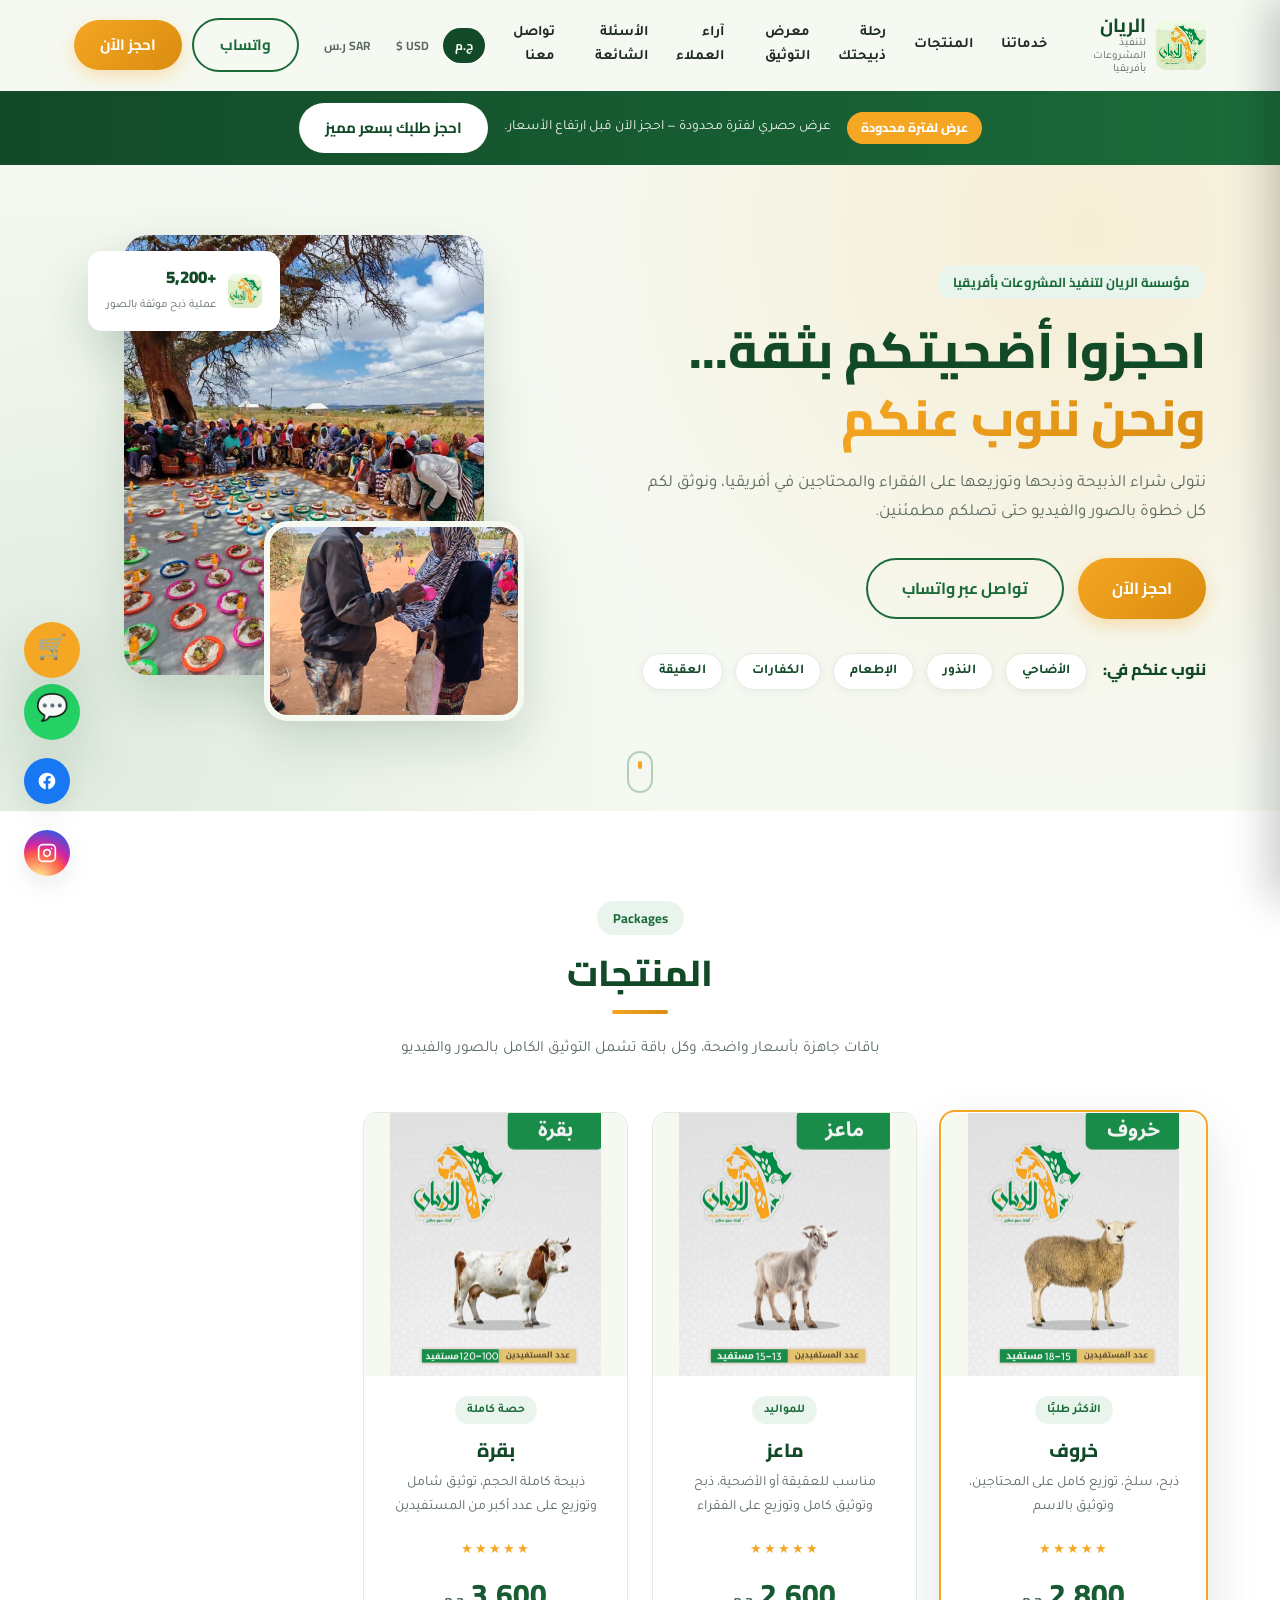
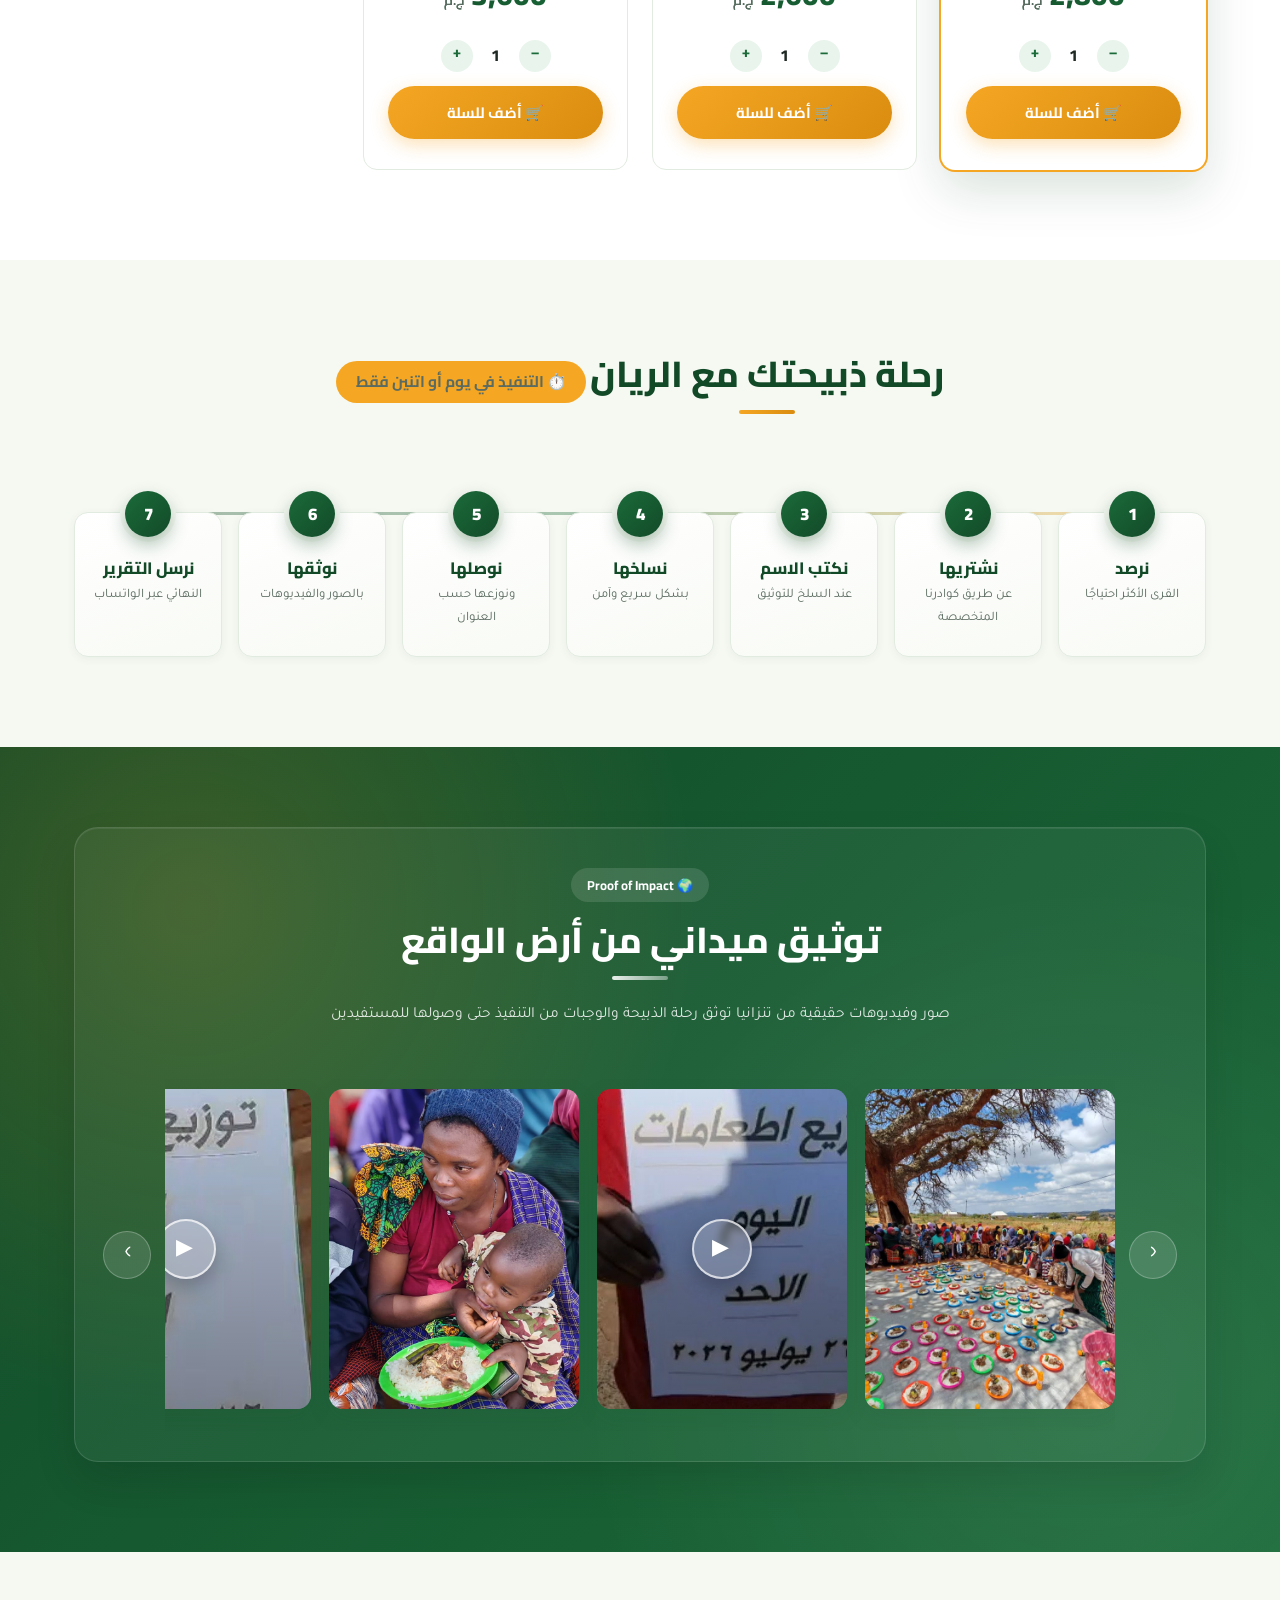
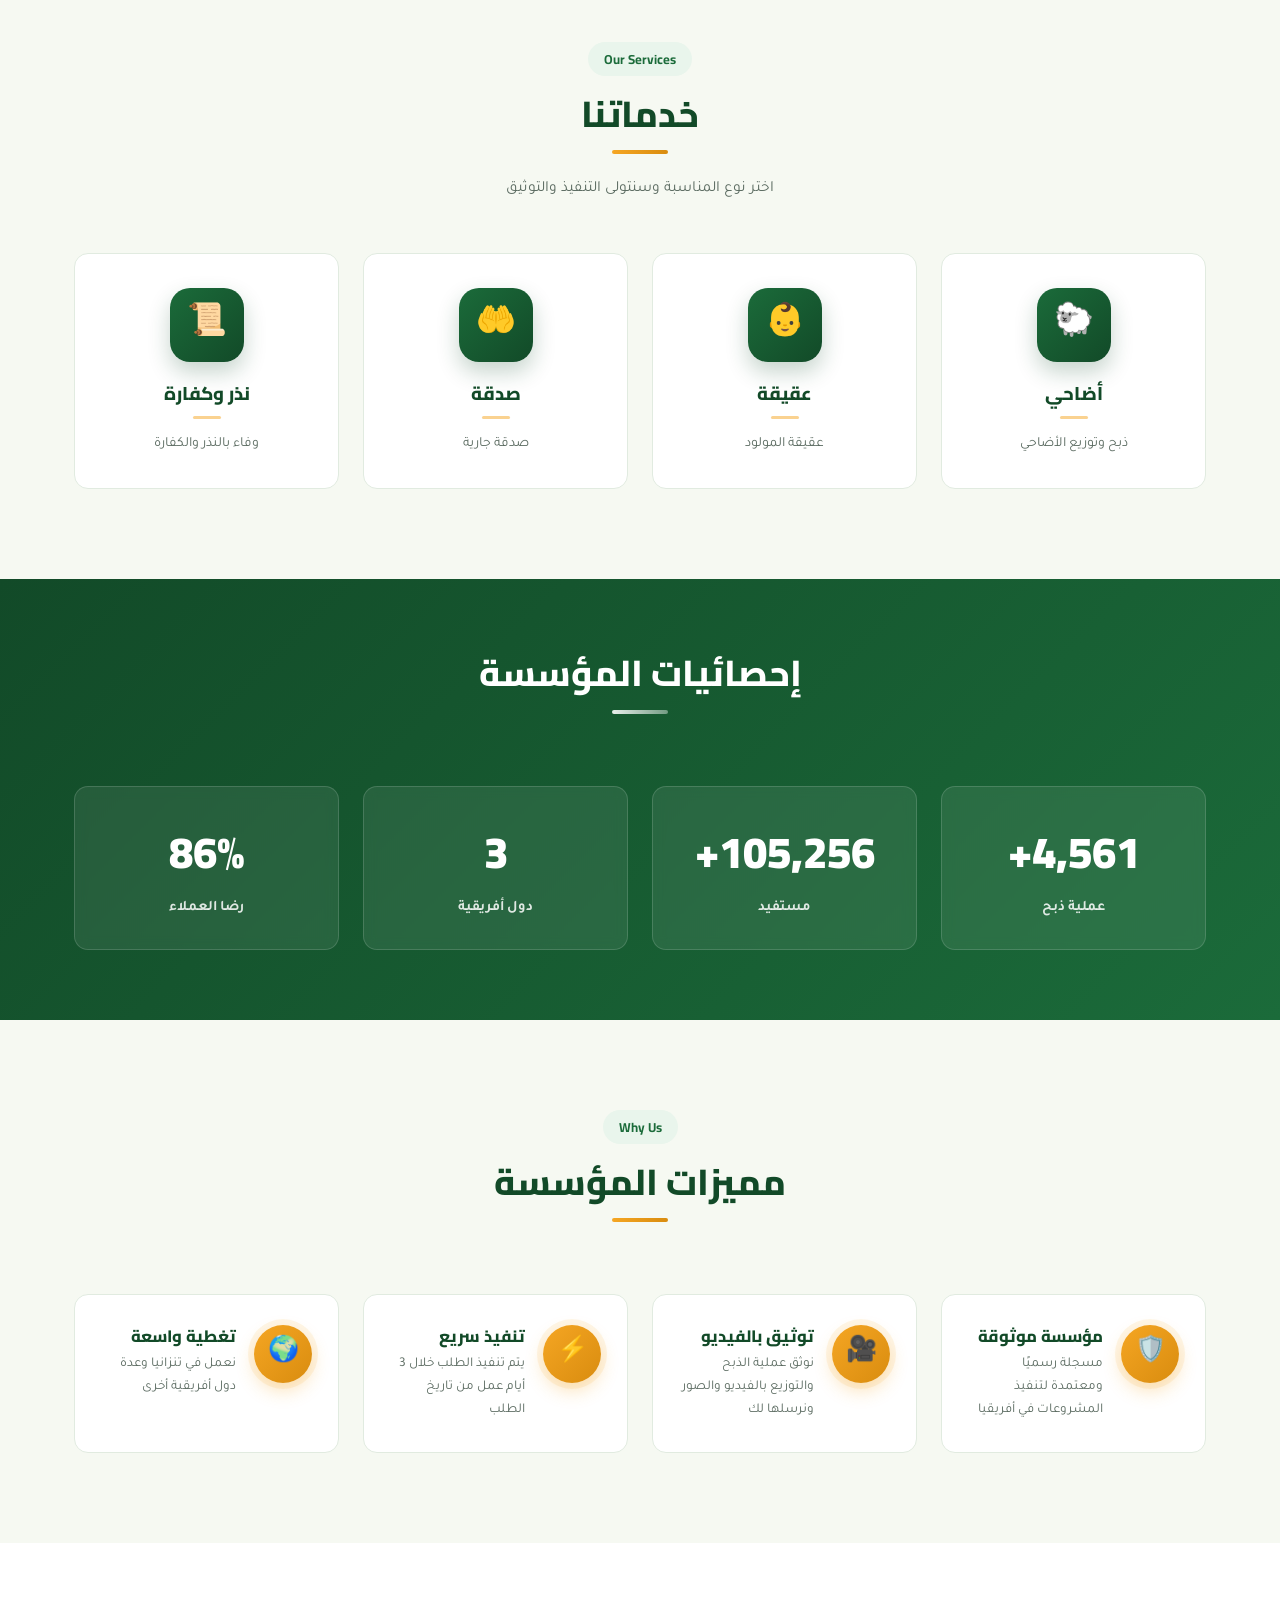
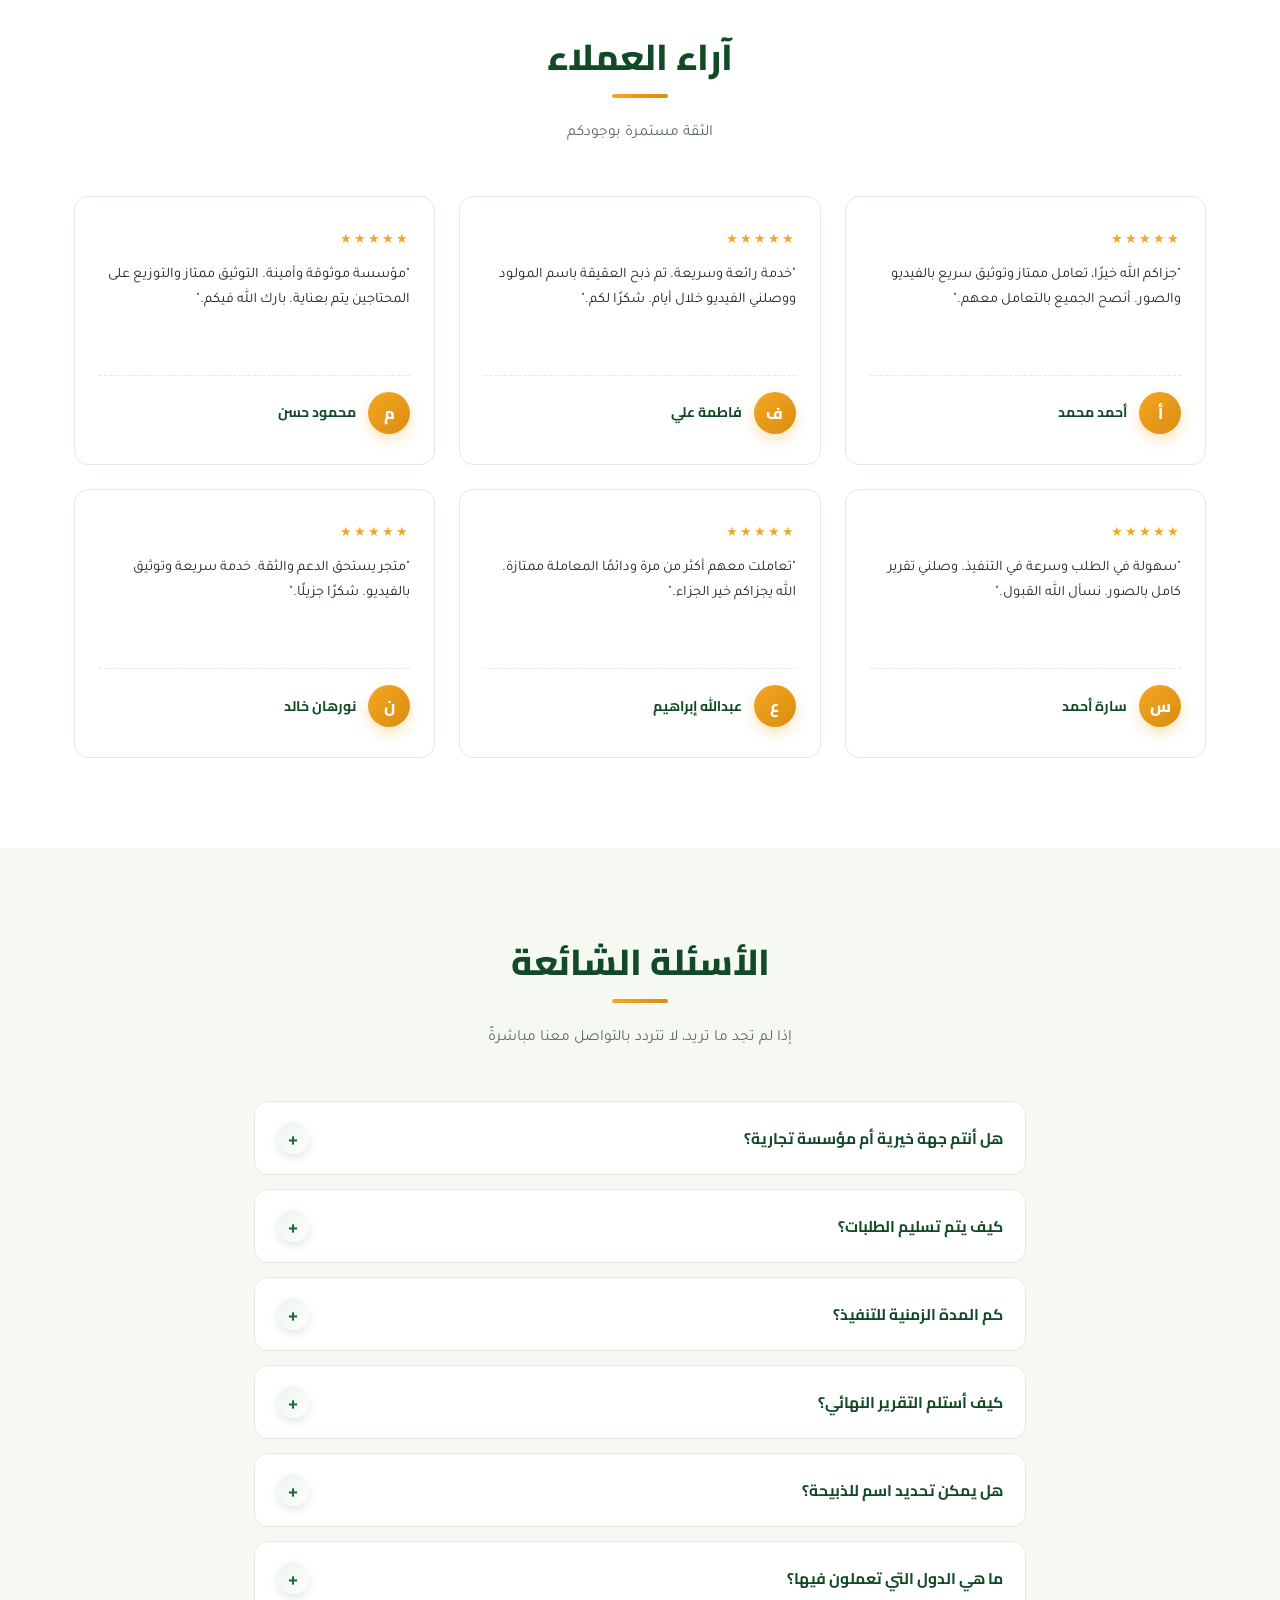
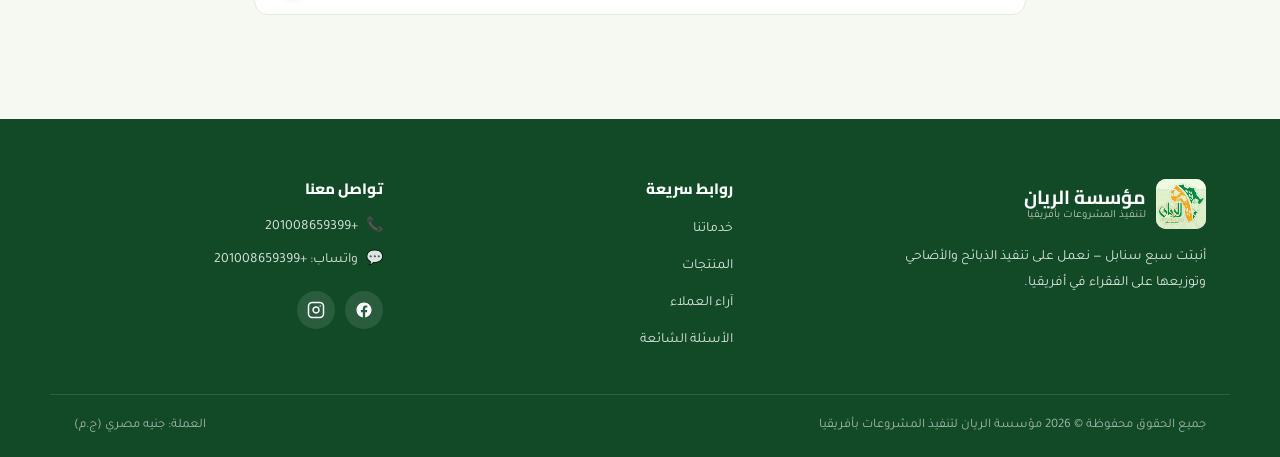
==== commit 92167968: "Add currency switcher (EGP/USD/SAR) for display prices across the site" ====
--- a/index.html
+++ b/index.html
@@ -62,6 +62,7 @@
     </nav>
 
     <div class="header-actions">
+      <div class="currency-switcher hide-sm" aria-label="اختر العملة"></div>
       <a href="https://wa.me/201008659399" class="btn btn-outline hide-sm" target="_blank" rel="noopener">
         واتساب
       </a>
@@ -526,6 +527,7 @@
   <div class="lightbox-counter" id="lightboxCounter"></div>
 </div>
 
+<script src="js/currency.js"></script>
 <script src="js/cart.js"></script>
 <script src="js/main.js"></script>
 <script src="js/settings.js"></script>
--- a/css/style.css
+++ b/css/style.css
@@ -184,6 +184,29 @@
 
 .header-actions { display: flex; align-items: center; gap: 10px; }
 
+.currency-switcher {
+  display: inline-flex;
+  background: var(--cream);
+  border-radius: 999px;
+  padding: 3px;
+  gap: 2px;
+}
+.currency-pill {
+  border: none;
+  background: none;
+  padding: 6px 12px;
+  border-radius: 999px;
+  font-family: 'Cairo', sans-serif;
+  font-weight: 700;
+  font-size: 12px;
+  color: var(--text-muted);
+  cursor: pointer;
+  white-space: nowrap;
+  transition: background 0.2s ease, color 0.2s ease;
+}
+.currency-pill:hover { color: var(--green-dark); }
+.currency-pill.active { background: var(--green-dark); color: var(--white); }
+
 .nav-toggle {
   display: none;
   flex-direction: column;
@@ -881,7 +904,7 @@
 /* ===================== Cart ===================== */
 .cart-fab {
   position: fixed;
-  bottom: 96px;
+  bottom: 222px;
   left: 24px;
   width: 56px; height: 56px;
   border-radius: 50%;
@@ -1409,7 +1432,7 @@
 /* ===================== WhatsApp FAB ===================== */
 .whatsapp-fab {
   position: fixed;
-  bottom: 24px;
+  bottom: 160px;
   left: 24px;
   width: 56px; height: 56px;
   background: #25D366;
@@ -1436,9 +1459,9 @@
 }
 .social-fab:hover { transform: scale(1.08); }
 .social-fab svg { width: 20px; height: 20px; }
-.facebook-fab { bottom: 160px; background: #1877F2; }
+.facebook-fab { bottom: 96px; background: #1877F2; }
 .instagram-fab {
-  bottom: 222px;
+  bottom: 24px;
   background: radial-gradient(circle at 30% 110%, #fdf497 0%, #fdf497 5%, #fd5949 45%, #d6249f 60%, #285AEB 90%);
 }
 
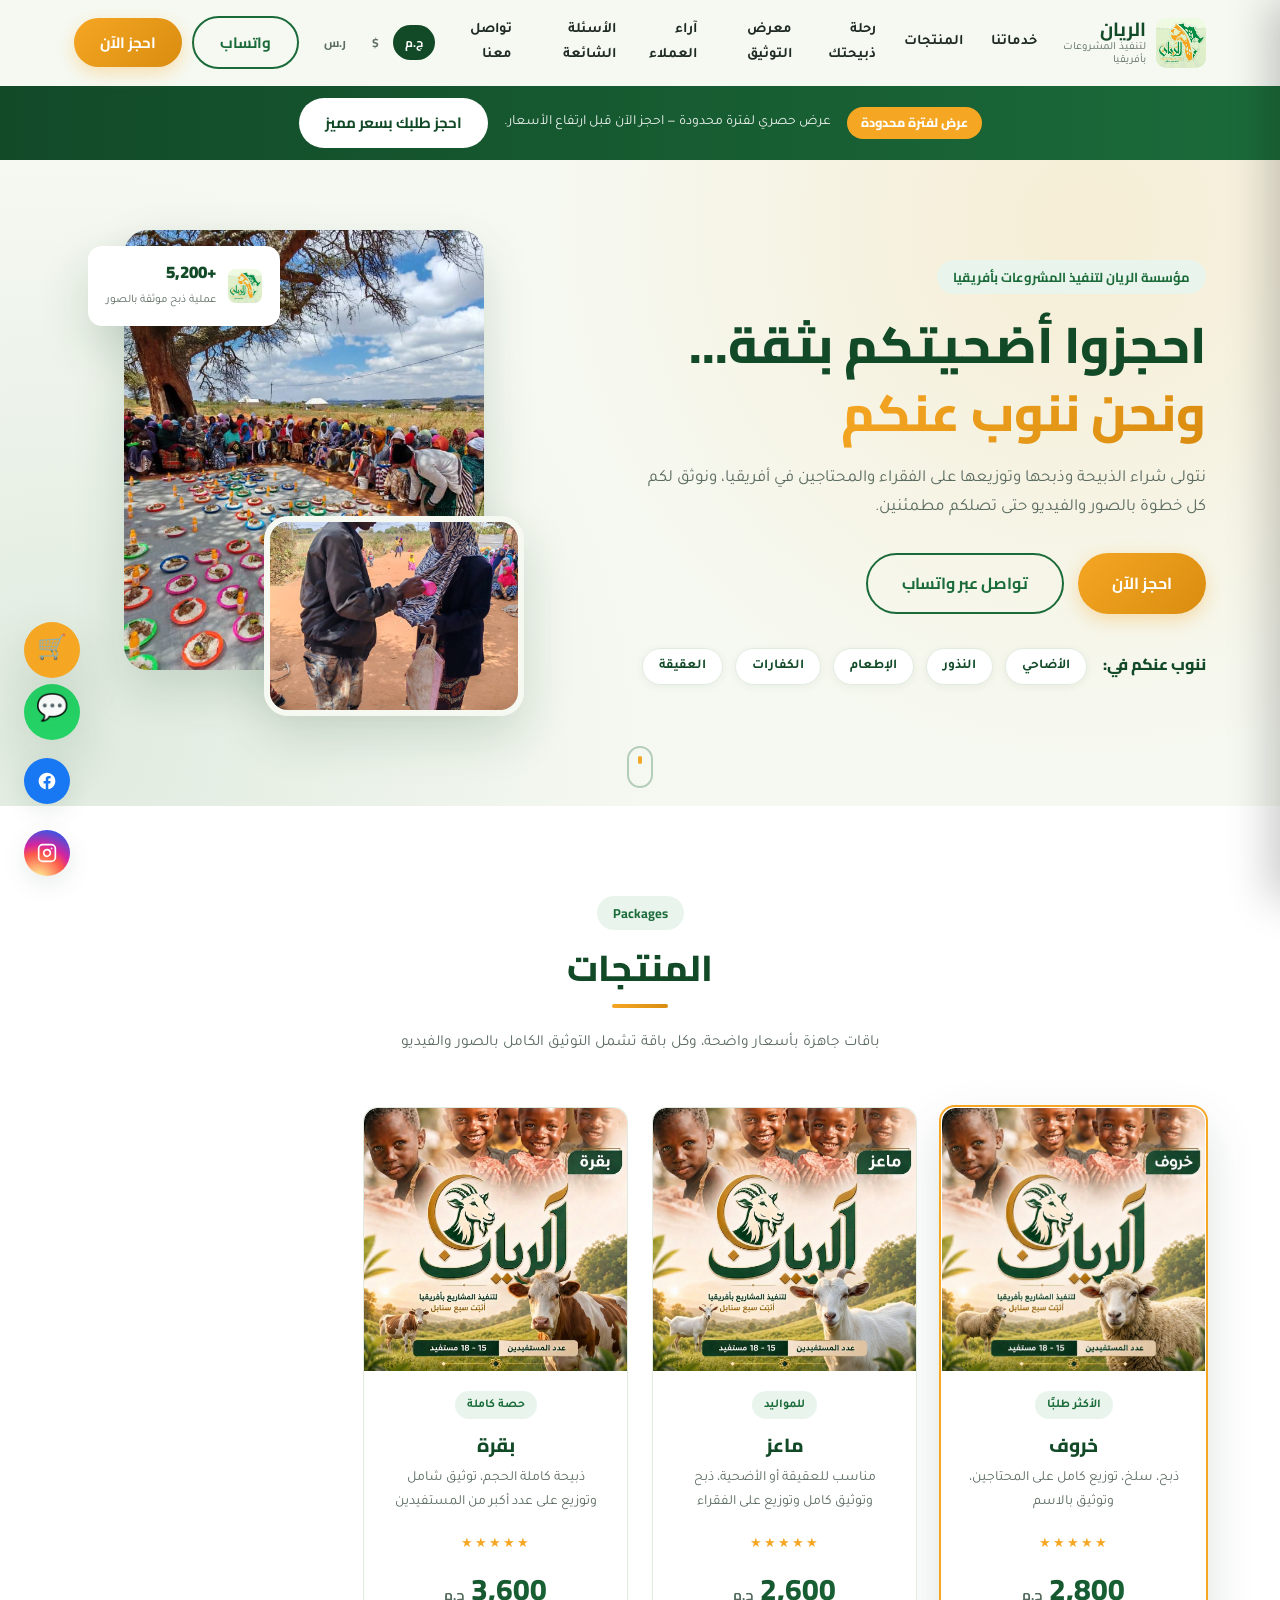
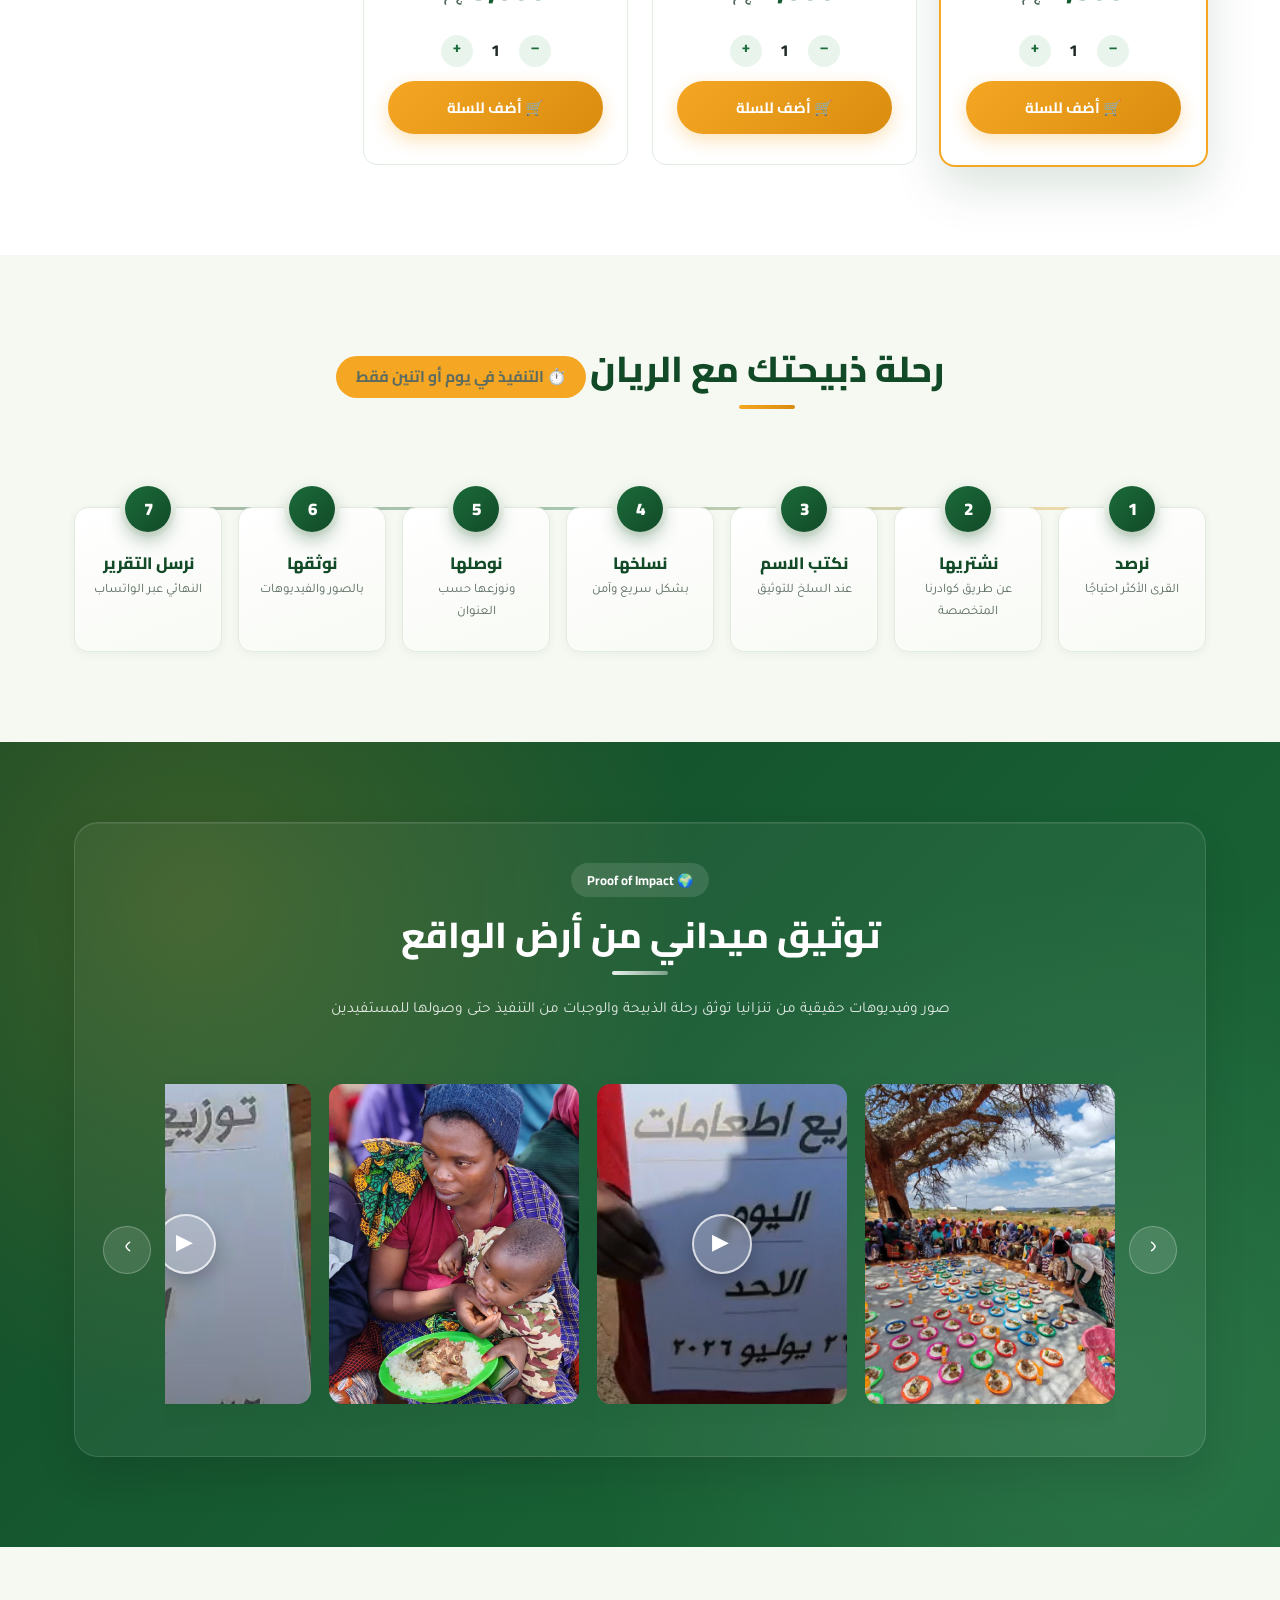
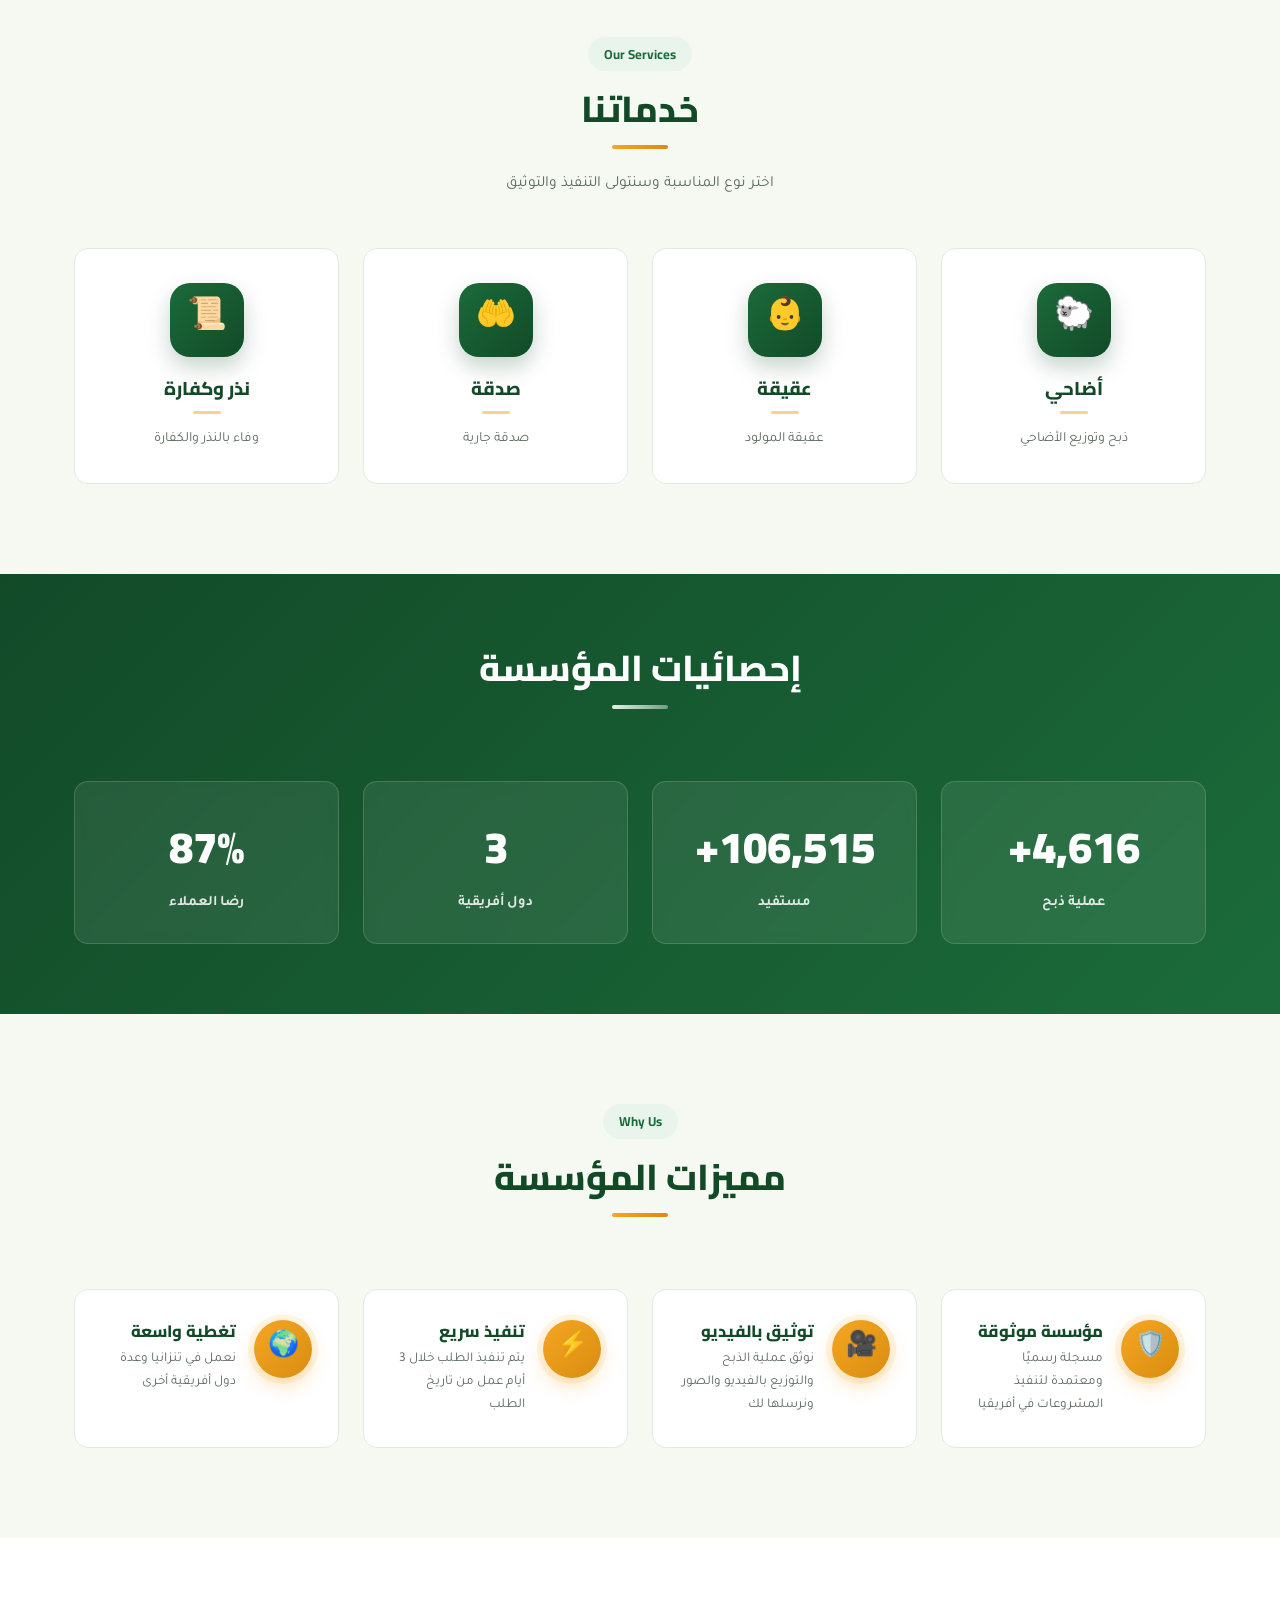
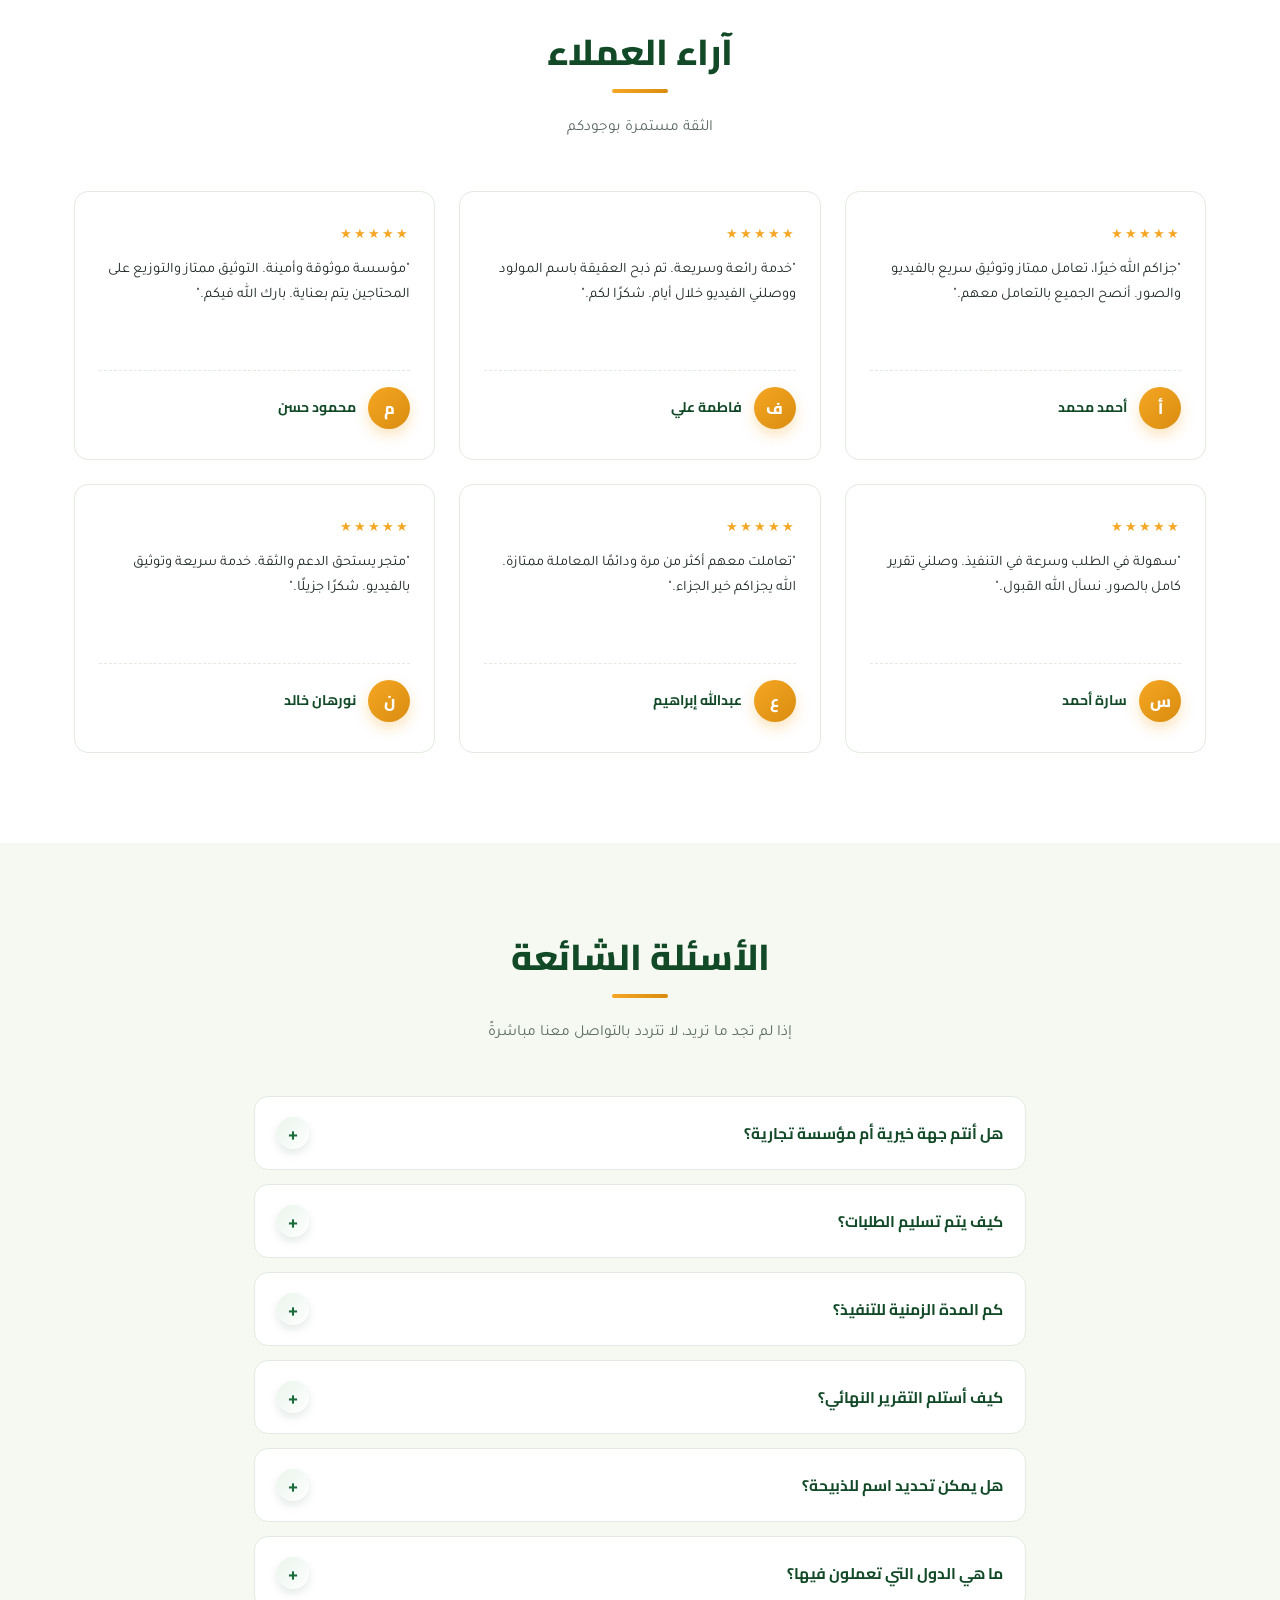
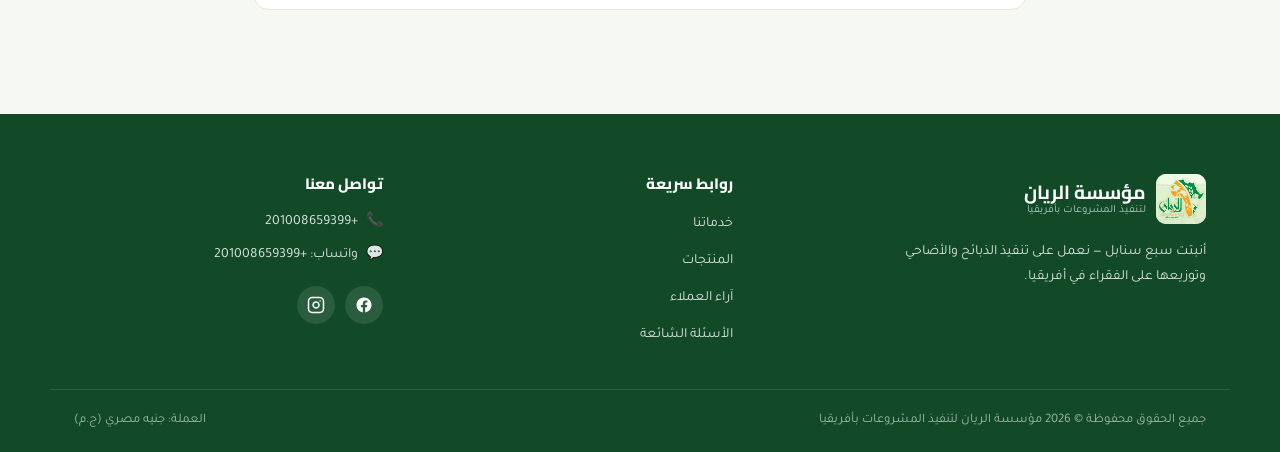
==== commit fe40ba13: "Show currency switcher on mobile too, with compact labels" ====
--- a/index.html
+++ b/index.html
@@ -62,7 +62,7 @@
     </nav>
 
     <div class="header-actions">
-      <div class="currency-switcher hide-sm" aria-label="اختر العملة"></div>
+      <div class="currency-switcher" aria-label="اختر العملة"></div>
       <a href="https://wa.me/201008659399" class="btn btn-outline hide-sm" target="_blank" rel="noopener">
         واتساب
       </a>
--- a/css/style.css
+++ b/css/style.css
@@ -1479,6 +1479,8 @@
   .main-nav { display: none; }
   .nav-toggle { display: flex; }
   .hide-sm { display: none; }
+  .header-actions { gap: 6px; }
+  .currency-pill { padding: 5px 8px; font-size: 11px; }
   .hero-inner { grid-template-columns: 1fr; text-align: center; }
   .hero-copy > p { margin-inline: auto; }
   .hero-cta { justify-content: center; }
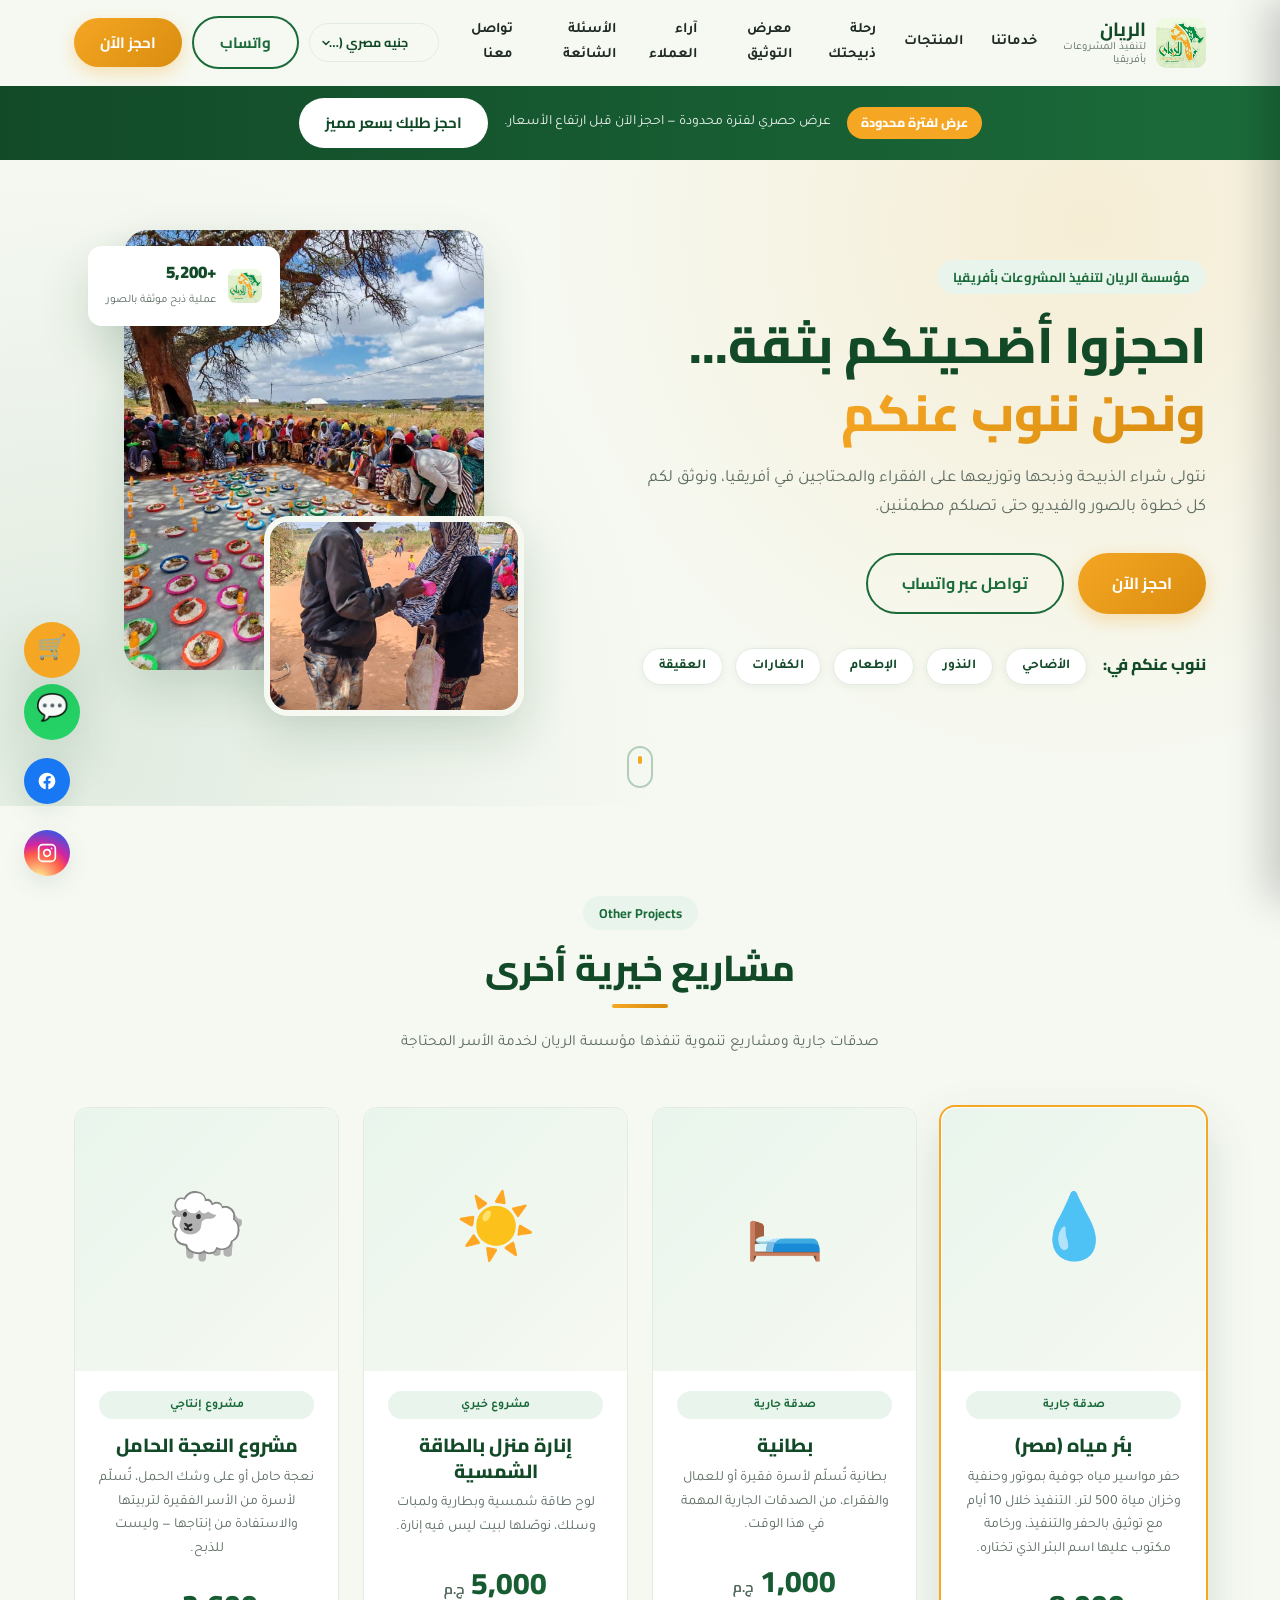
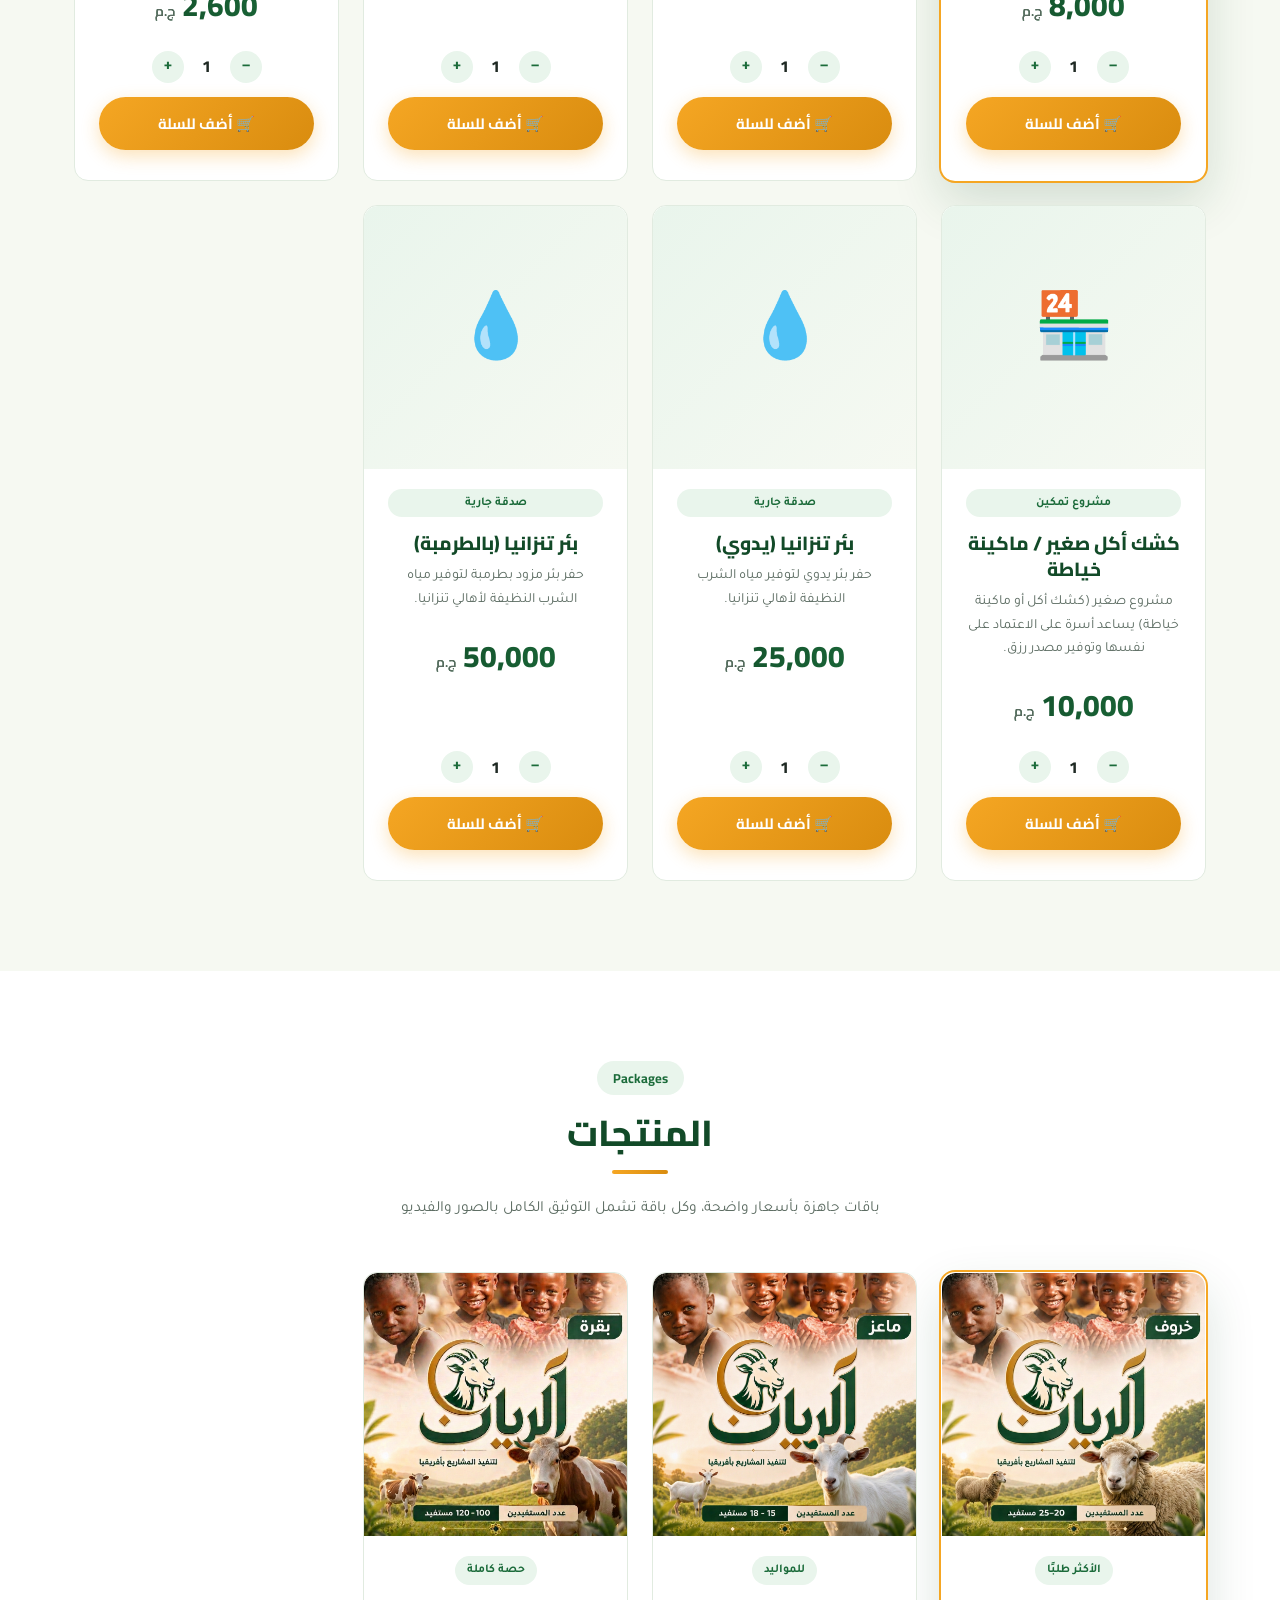
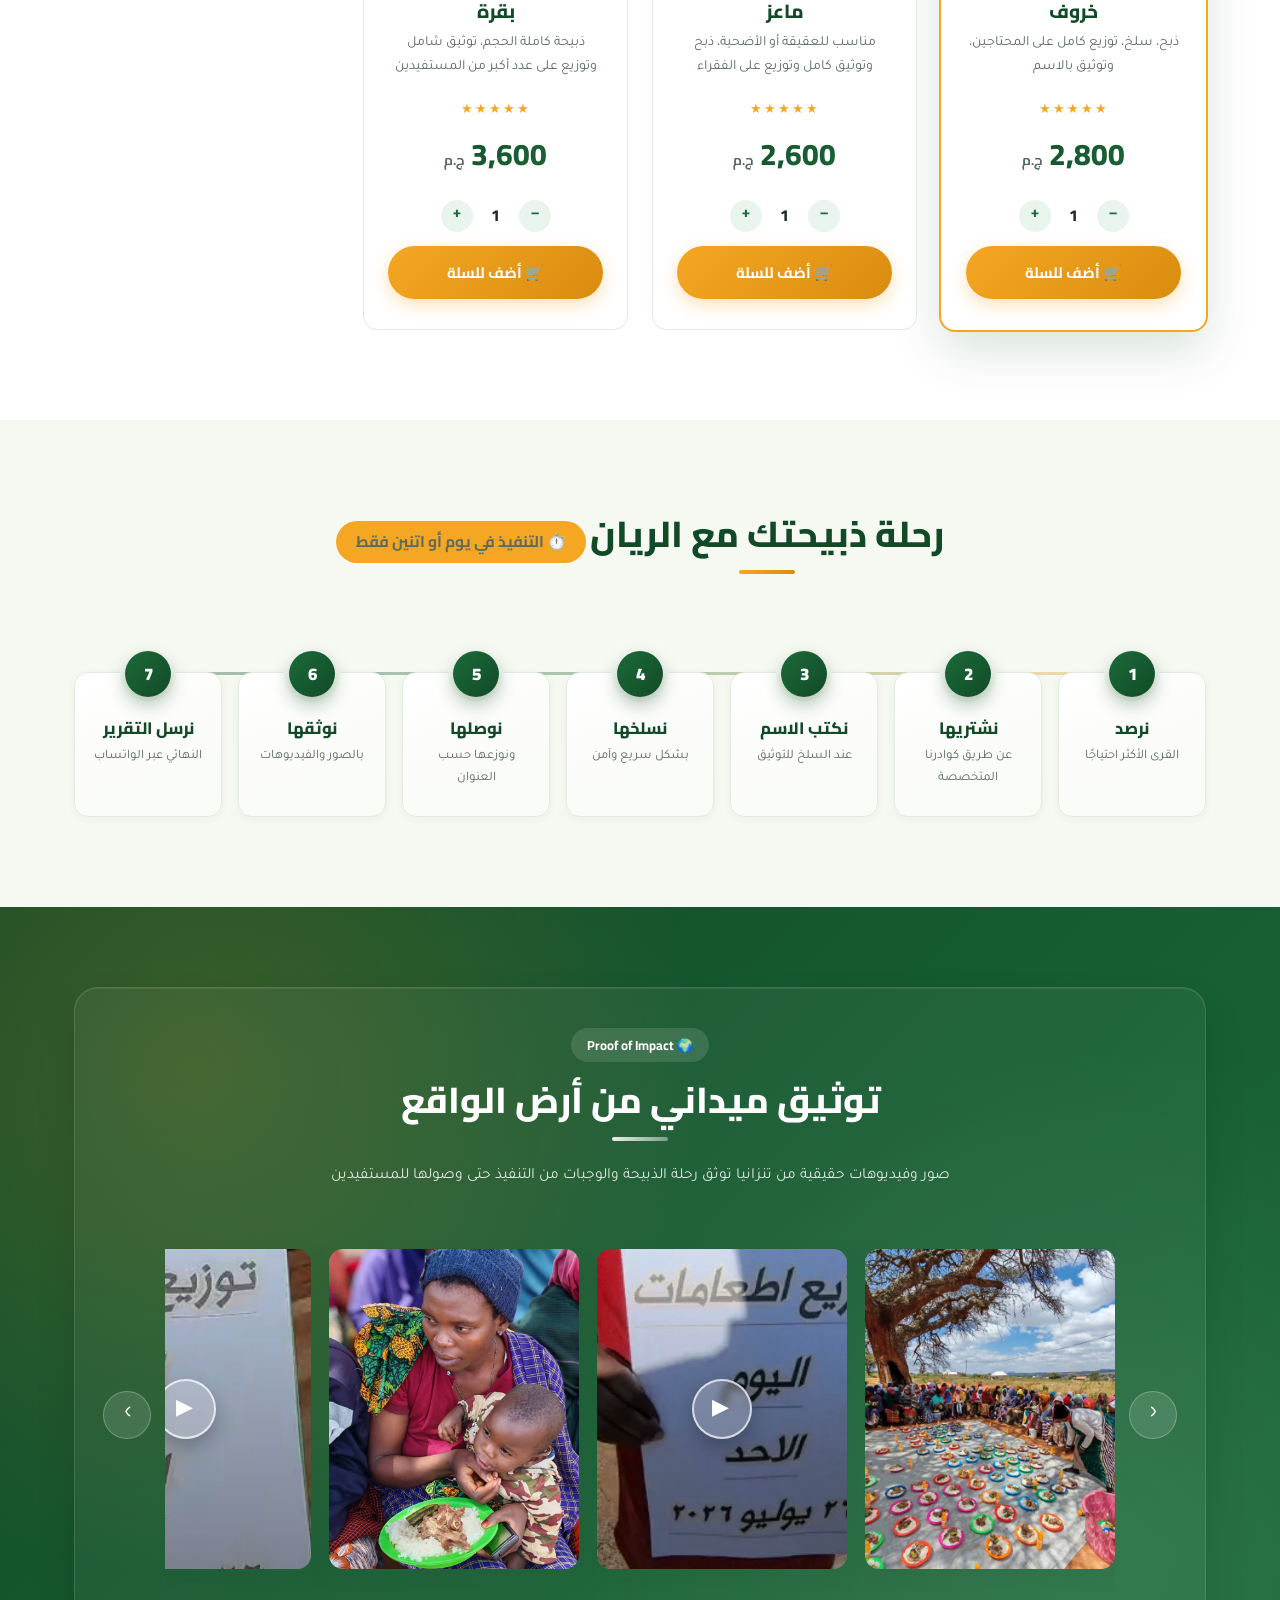
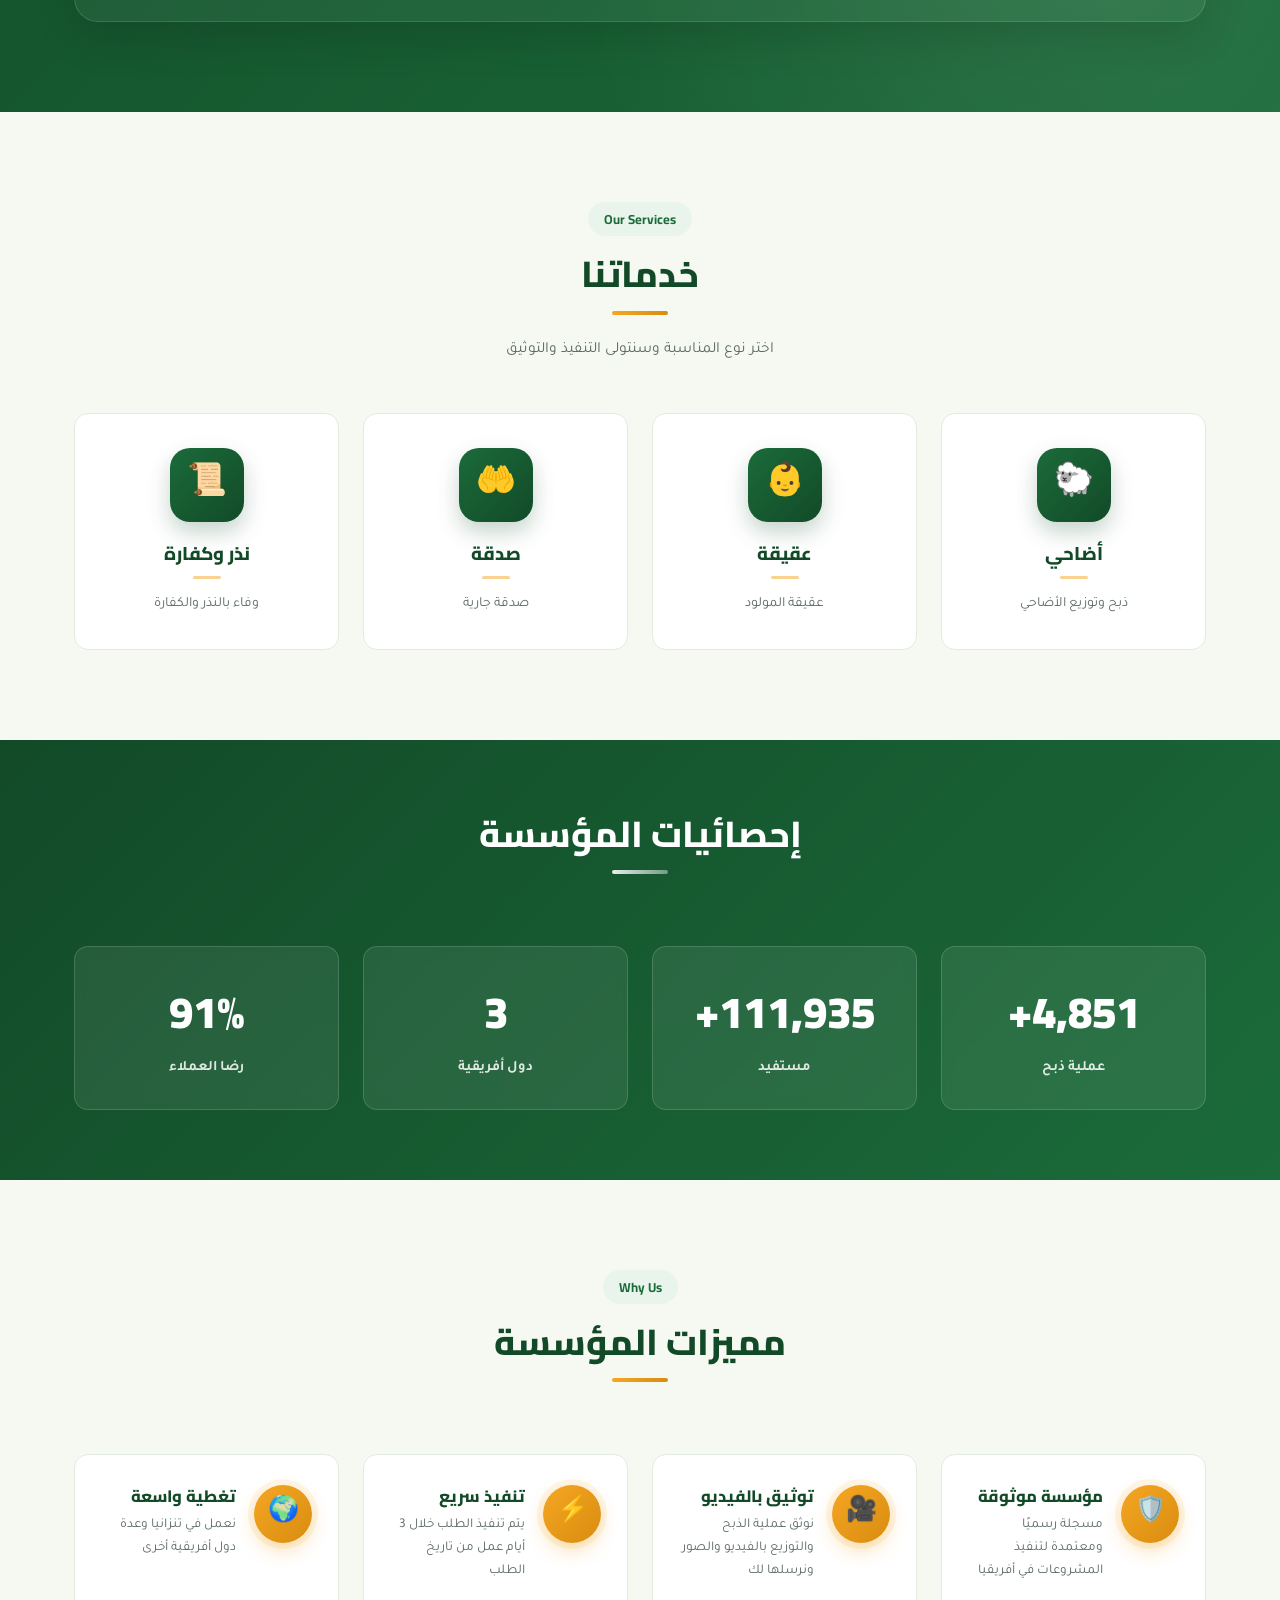
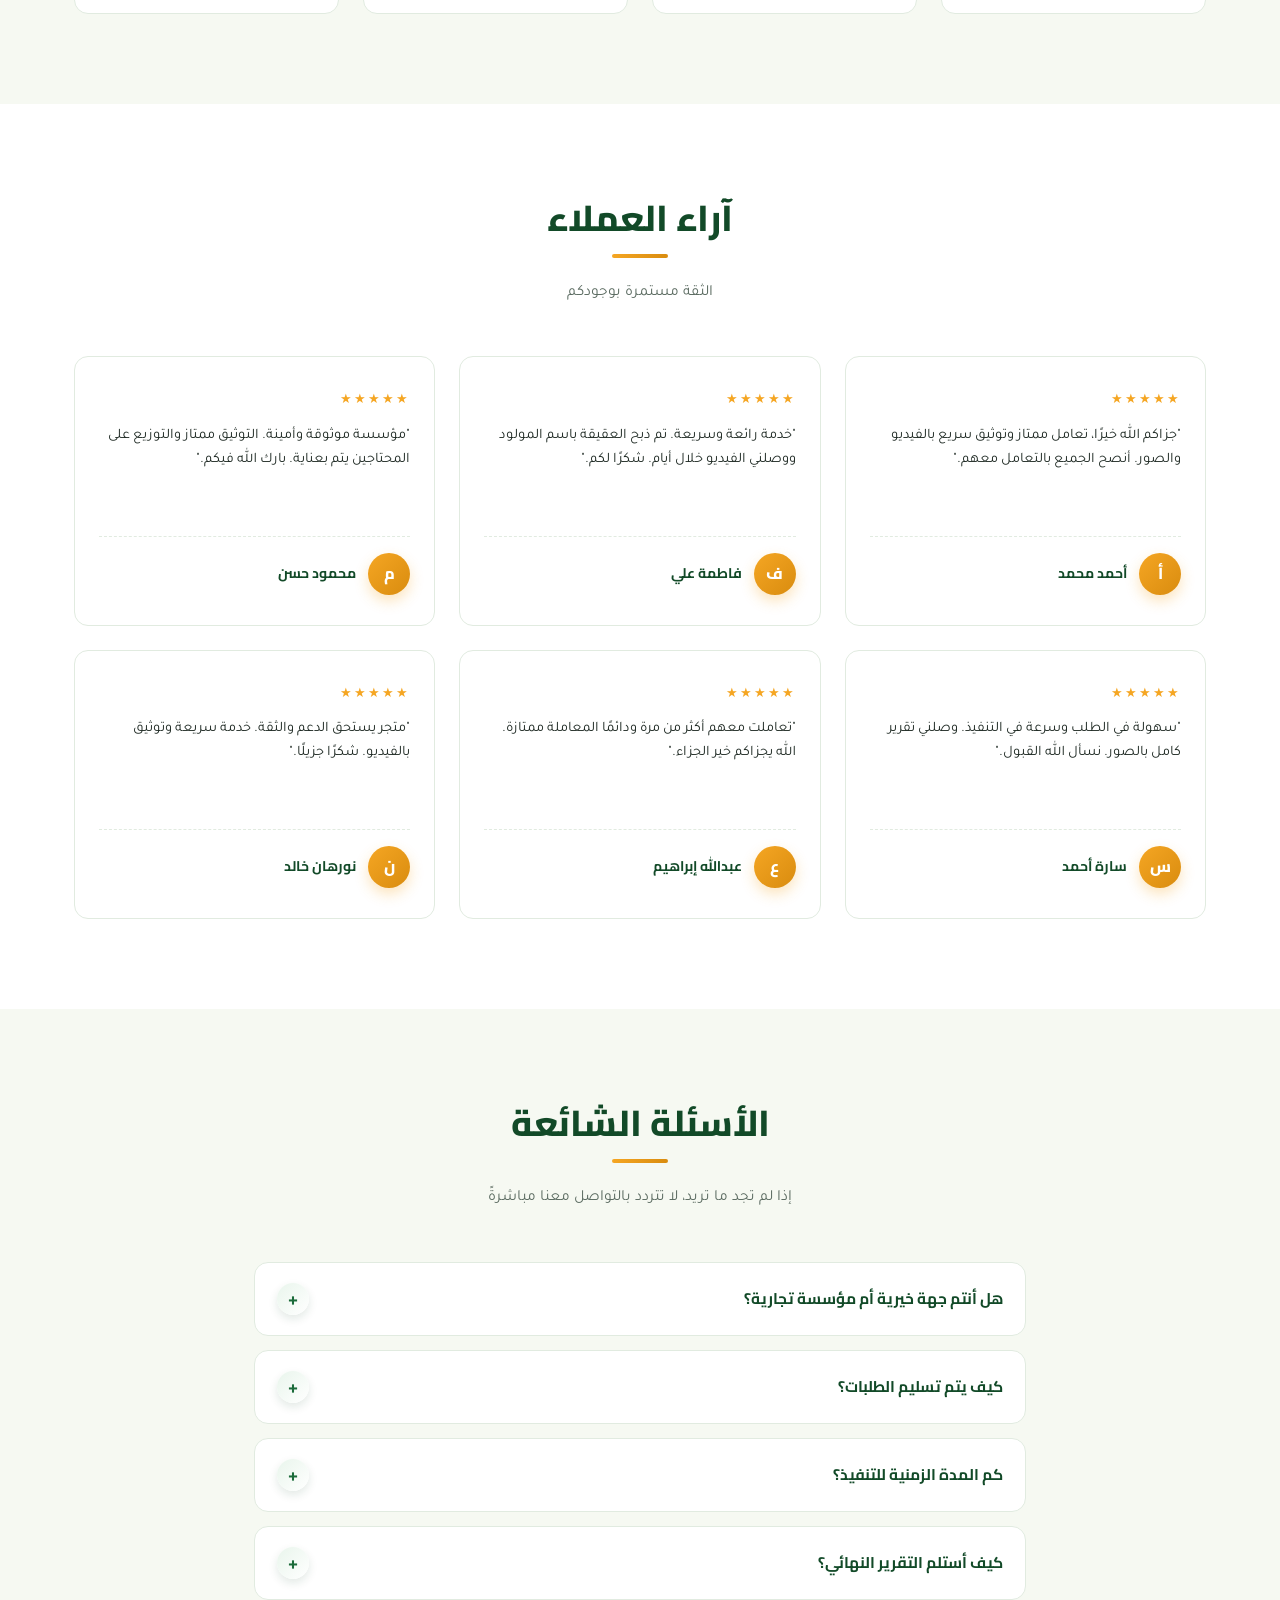
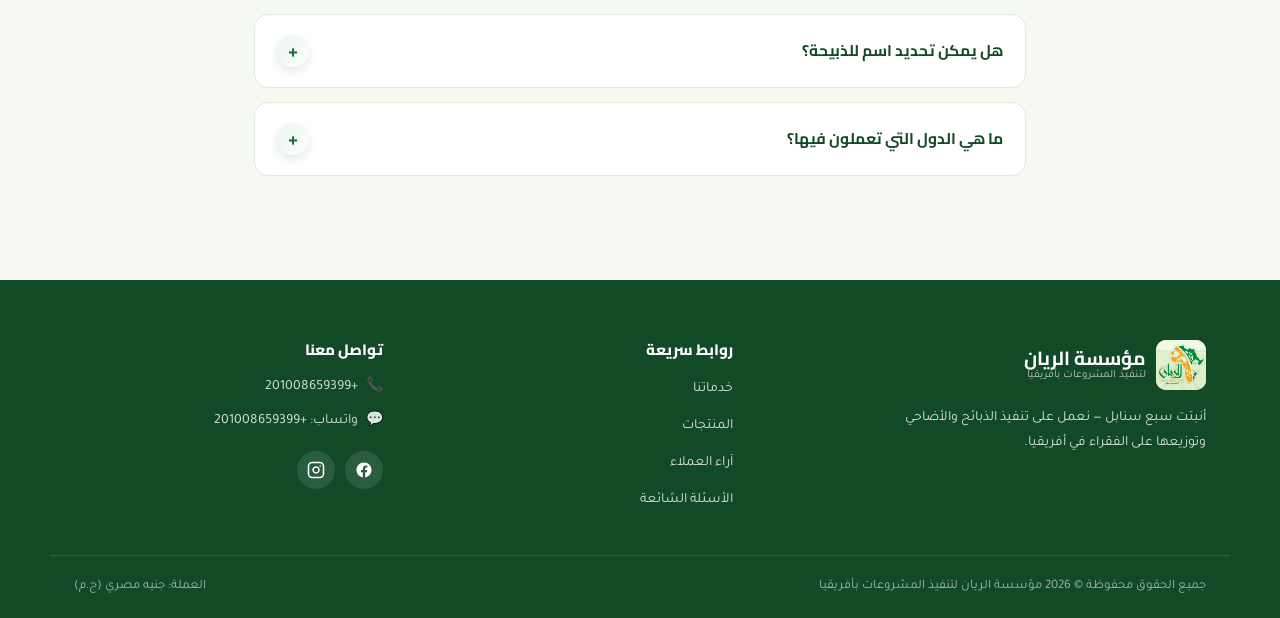
==== commit 430f0cb5: "Add 'other charity services' section above products (wells, blankets, solar, ewe, kiosk)" ====
--- a/index.html
+++ b/index.html
@@ -127,6 +127,19 @@
     <div class="hero-scroll-cue" aria-hidden="true"><span></span></div>
   </section>
 
+  <!-- ===== Other Charity Services ===== -->
+  <section class="section" id="services-extra">
+    <div class="container">
+      <div class="section-head reveal">
+        <span class="eyebrow center">Other Projects</span>
+        <h2>مشاريع خيرية أخرى</h2>
+        <p>صدقات جارية ومشاريع تنموية تنفذها مؤسسة الريان لخدمة الأسر المحتاجة</p>
+      </div>
+
+      <div class="grid grid-4 reveal-group" id="servicesExtraGrid"></div>
+    </div>
+  </section>
+
   <!-- ===== Products ===== -->
   <section class="section section-alt" id="products">
     <div class="container">
--- a/css/style.css
+++ b/css/style.css
@@ -184,28 +184,26 @@
 
 .header-actions { display: flex; align-items: center; gap: 10px; }
 
-.currency-switcher {
-  display: inline-flex;
-  background: var(--cream);
+.currency-switcher { display: inline-flex; }
+.currency-select {
+  appearance: none;
+  -webkit-appearance: none;
+  background: var(--cream) url("data:image/svg+xml,%3Csvg xmlns='http://www.w3.org/2000/svg' viewBox='0 0 16 16'%3E%3Cpath fill='none' stroke='%23124a28' stroke-width='2' stroke-linecap='round' stroke-linejoin='round' d='m4 6 4 4 4-4'/%3E%3C/svg%3E") no-repeat left 10px center;
+  background-size: 12px;
+  border: 1.5px solid var(--border);
   border-radius: 999px;
-  padding: 3px;
-  gap: 2px;
-}
-.currency-pill {
-  border: none;
-  background: none;
-  padding: 6px 12px;
-  border-radius: 999px;
+  padding: 7px 30px 7px 12px;
   font-family: 'Cairo', sans-serif;
   font-weight: 700;
-  font-size: 12px;
-  color: var(--text-muted);
+  font-size: 12.5px;
+  color: var(--green-dark);
   cursor: pointer;
+  max-width: 130px;
+  overflow: hidden;
+  text-overflow: ellipsis;
   white-space: nowrap;
-  transition: background 0.2s ease, color 0.2s ease;
-}
-.currency-pill:hover { color: var(--green-dark); }
-.currency-pill.active { background: var(--green-dark); color: var(--white); }
+}
+.currency-select:focus { outline: none; border-color: var(--orange); }
 
 .nav-toggle {
   display: none;
@@ -839,6 +837,14 @@
   object-fit: contain;
   display: block;
 }
+.product-card-icon {
+  aspect-ratio: 1 / 1;
+  display: flex;
+  align-items: center;
+  justify-content: center;
+  background: linear-gradient(135deg, var(--green-light), var(--cream));
+}
+.product-card-icon span { font-size: 64px; line-height: 1; }
 .product-card.featured { border-color: transparent; box-shadow: 0 0 0 2px var(--orange), var(--shadow-lg); }
 .product-card.featured:hover { box-shadow: 0 0 0 2px var(--orange), var(--shadow-lg); }
 .product-tag {
@@ -1475,12 +1481,21 @@
   .footer-about { grid-column: 1 / -1; }
 }
 
-@media (max-width: 860px) {
+@media (max-width: 980px) {
   .main-nav { display: none; }
   .nav-toggle { display: flex; }
   .hide-sm { display: none; }
-  .header-actions { gap: 6px; }
-  .currency-pill { padding: 5px 8px; font-size: 11px; }
+  .header-inner { gap: 8px; flex-wrap: nowrap; }
+  .header-actions { gap: 5px; flex-shrink: 0; }
+  .currency-select { padding: 6px 24px 6px 10px; font-size: 11px; max-width: 76px; background-position: left 6px center; background-size: 10px; }
+  .brand { gap: 6px; min-width: 0; }
+  .brand-logo { width: 38px; height: 38px; flex-shrink: 0; }
+  .brand-text small { display: none; }
+  .brand-text strong { font-size: 15px; white-space: nowrap; }
+  .header-actions .btn { padding: 9px 16px; font-size: 13.5px; white-space: nowrap; }
+}
+
+@media (max-width: 860px) {
   .hero-inner { grid-template-columns: 1fr; text-align: center; }
   .hero-copy > p { margin-inline: auto; }
   .hero-cta { justify-content: center; }
@@ -1683,21 +1698,47 @@
 
 .admin-topbar { min-height: 64px; display: flex; align-items: center; }
 
+.admin-menu-toggle {
+  display: none;
+  flex-direction: column;
+  justify-content: center;
+  gap: 5px;
+  width: 30px;
+  height: 30px;
+  flex-shrink: 0;
+}
+.admin-menu-toggle span {
+  width: 22px;
+  height: 2px;
+  background: var(--green-dark);
+  border-radius: 2px;
+}
+body.admin-dark .admin-menu-toggle span { background: #e8ecf1; }
+
+.admin-sidebar-overlay {
+  display: none;
+  position: fixed;
+  inset: 0;
+  background: rgba(8, 18, 12, 0.5);
+  z-index: 199;
+}
+
 @media (max-width: 860px) {
-  .admin-layout { flex-direction: column; }
+  .admin-menu-toggle { display: flex; }
   .admin-sidebar {
-    width: 100%;
-    height: auto;
-    position: static;
-    flex-direction: row !important;
-    flex-wrap: wrap;
-    align-items: center;
-    gap: 8px;
+    position: fixed;
+    top: 0;
+    right: 0;
+    height: 100vh;
+    width: 260px;
+    max-width: 82vw;
+    z-index: 200;
+    transform: translateX(100%);
+    transition: transform 0.3s var(--ease);
+    overflow-y: auto;
   }
-  .admin-sidebar .nav.flex-column,
-  .admin-sidebar > .d-flex.flex-column:last-child {
-    flex-direction: row !important;
-  }
+  .admin-sidebar.open { transform: translateX(0); }
+  .admin-sidebar-overlay.open { display: block; }
 }
 
 /* ----- Dark mode ----- */
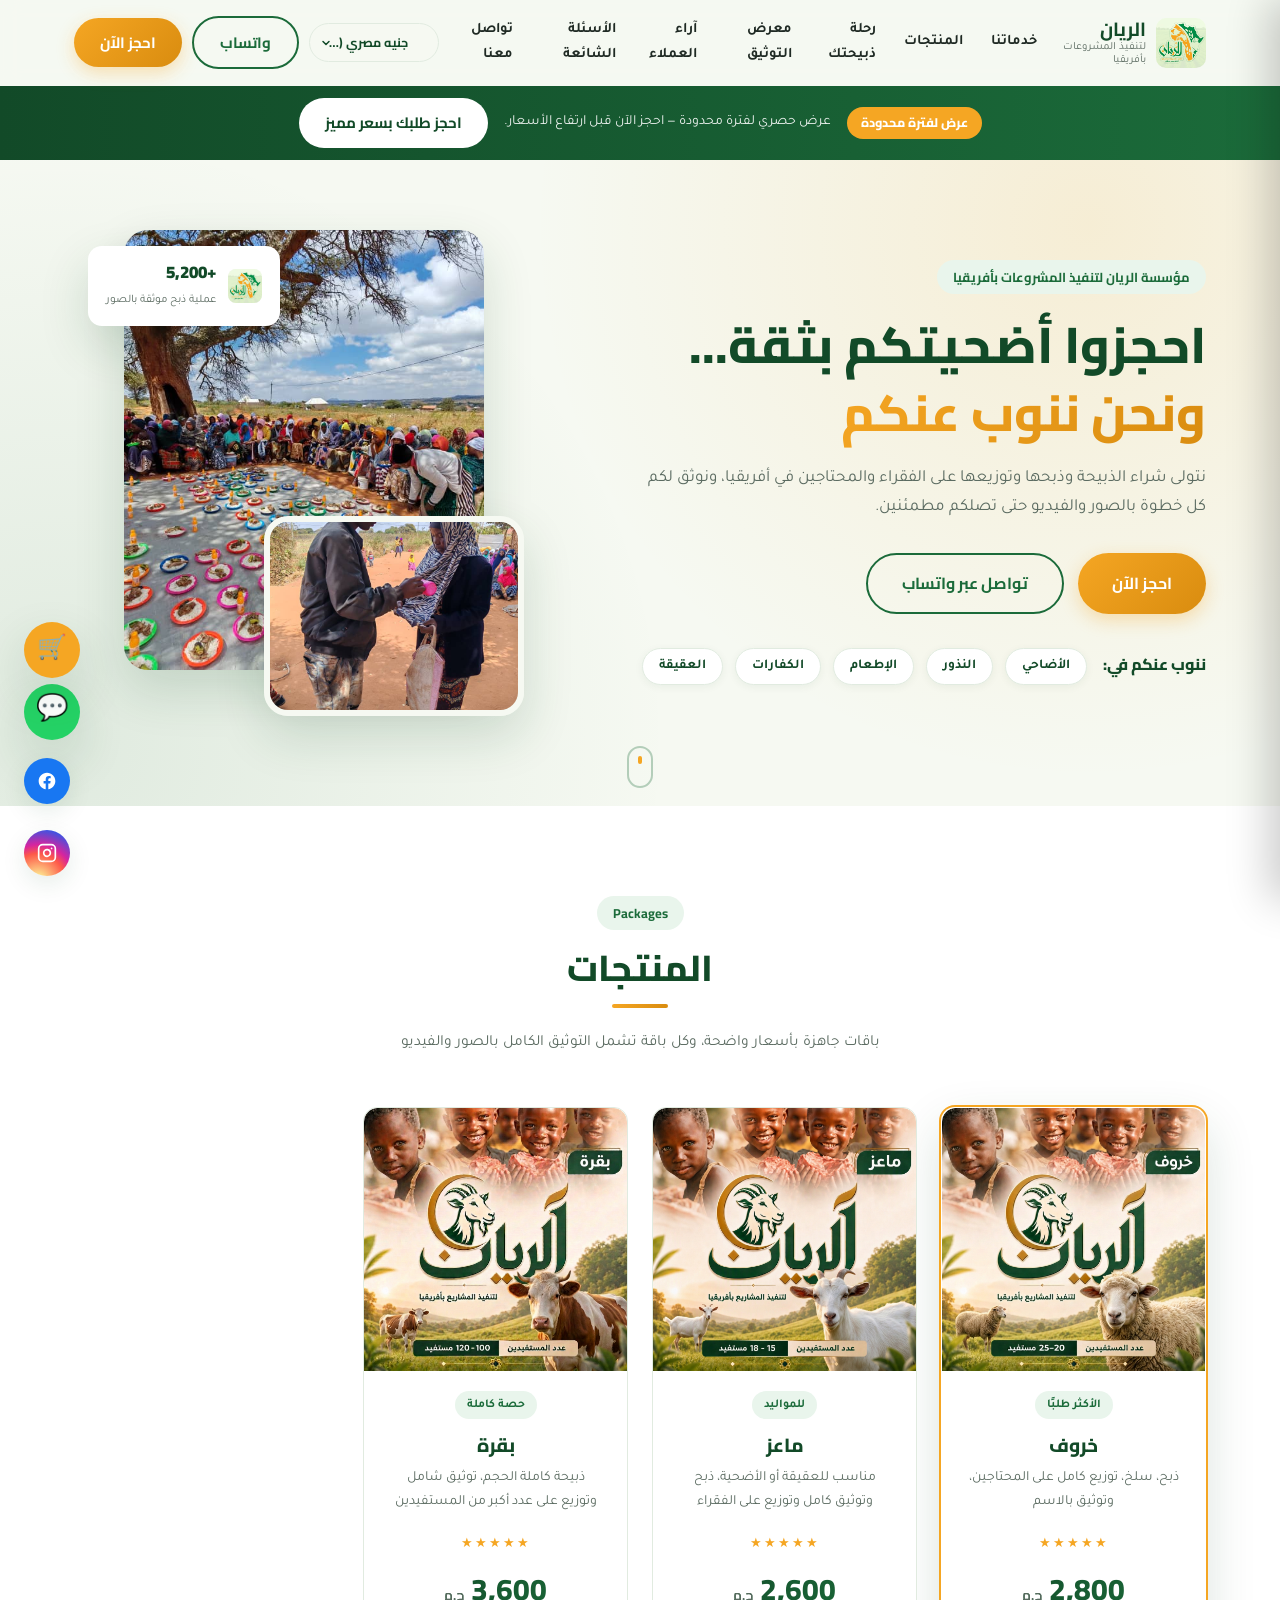
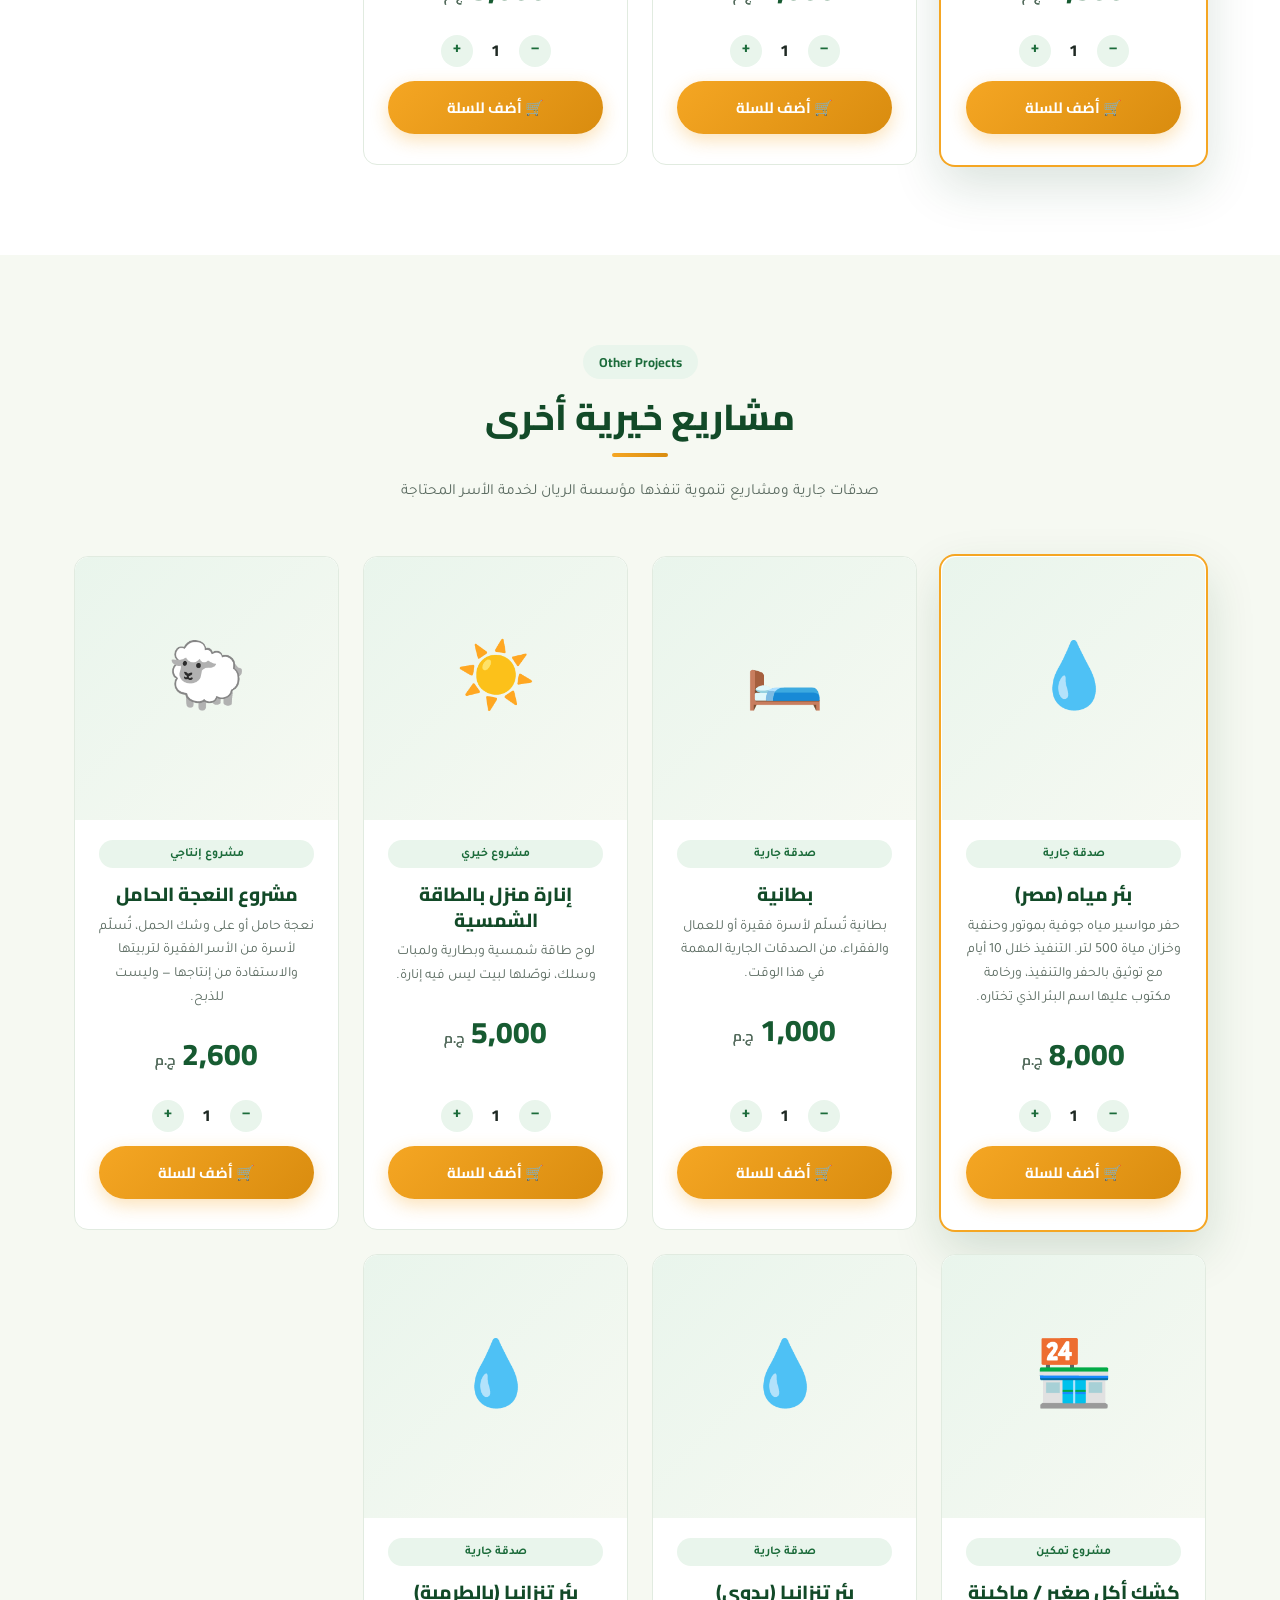
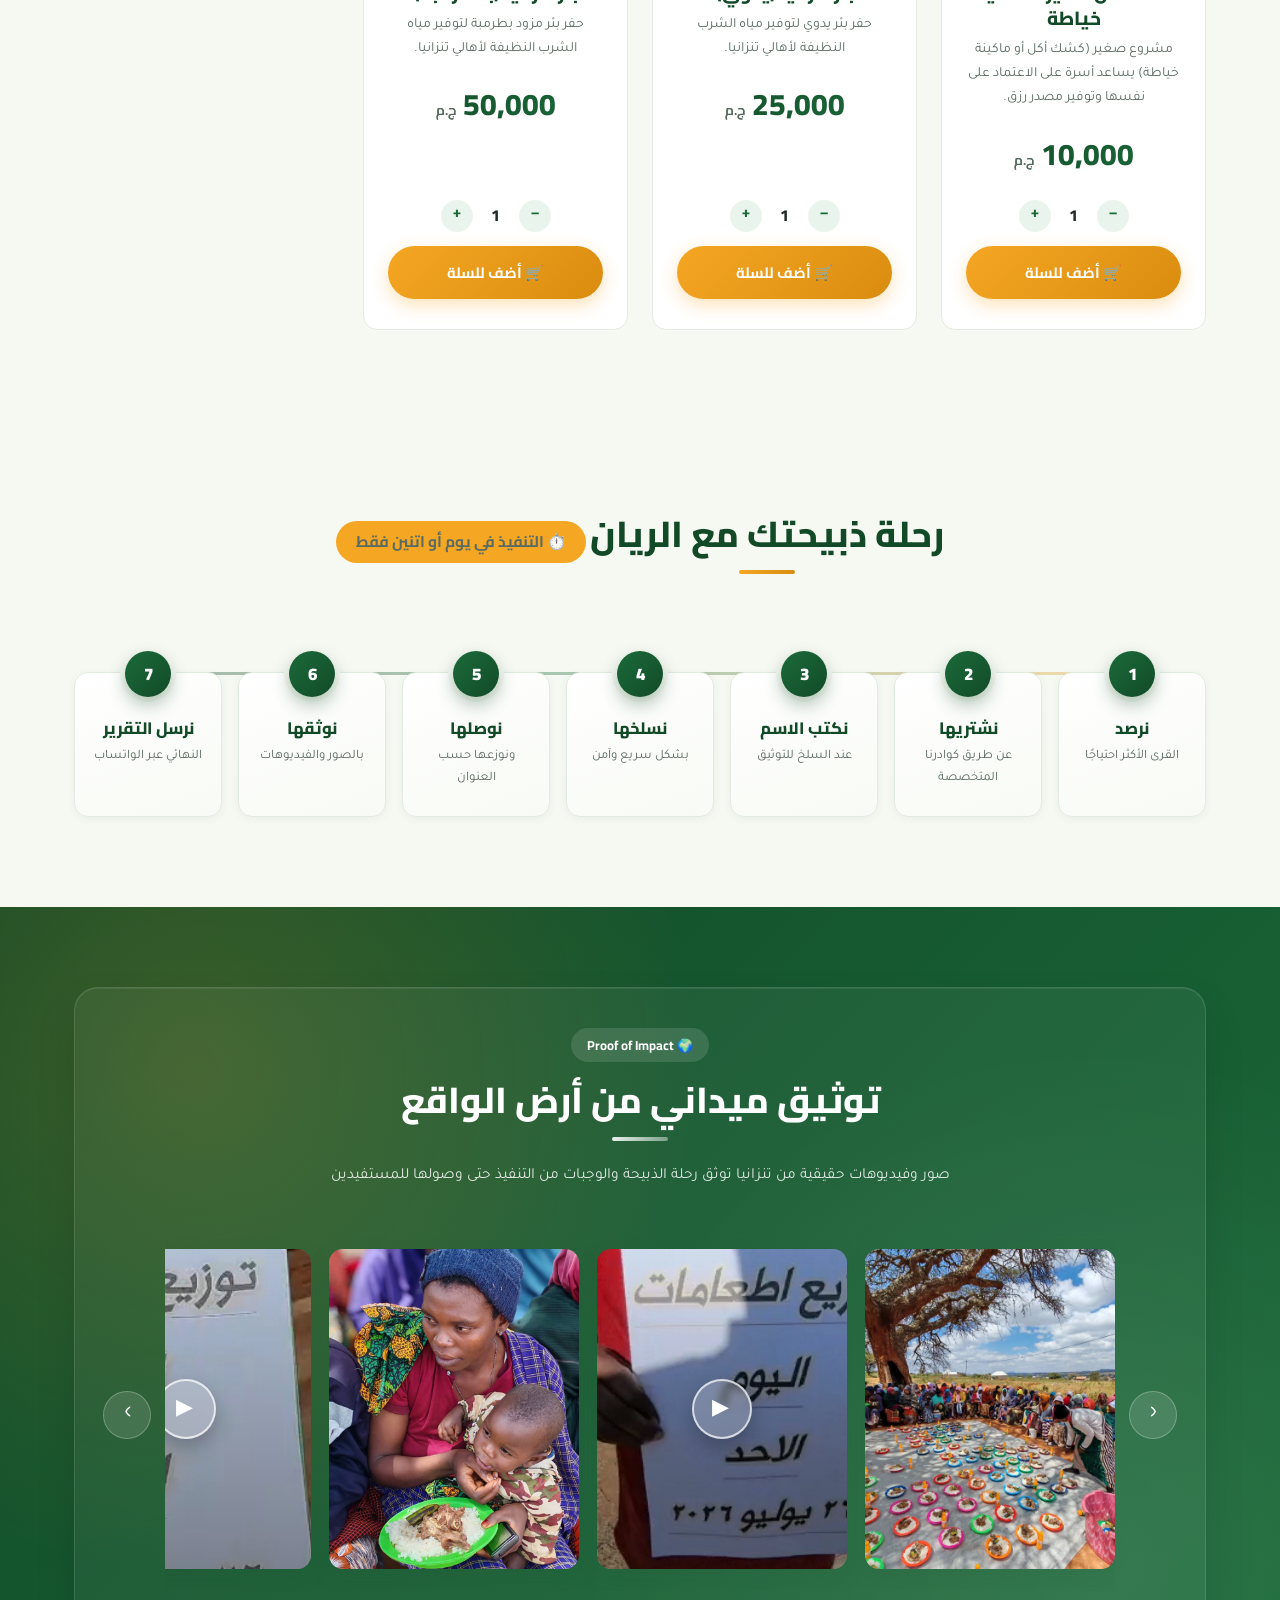
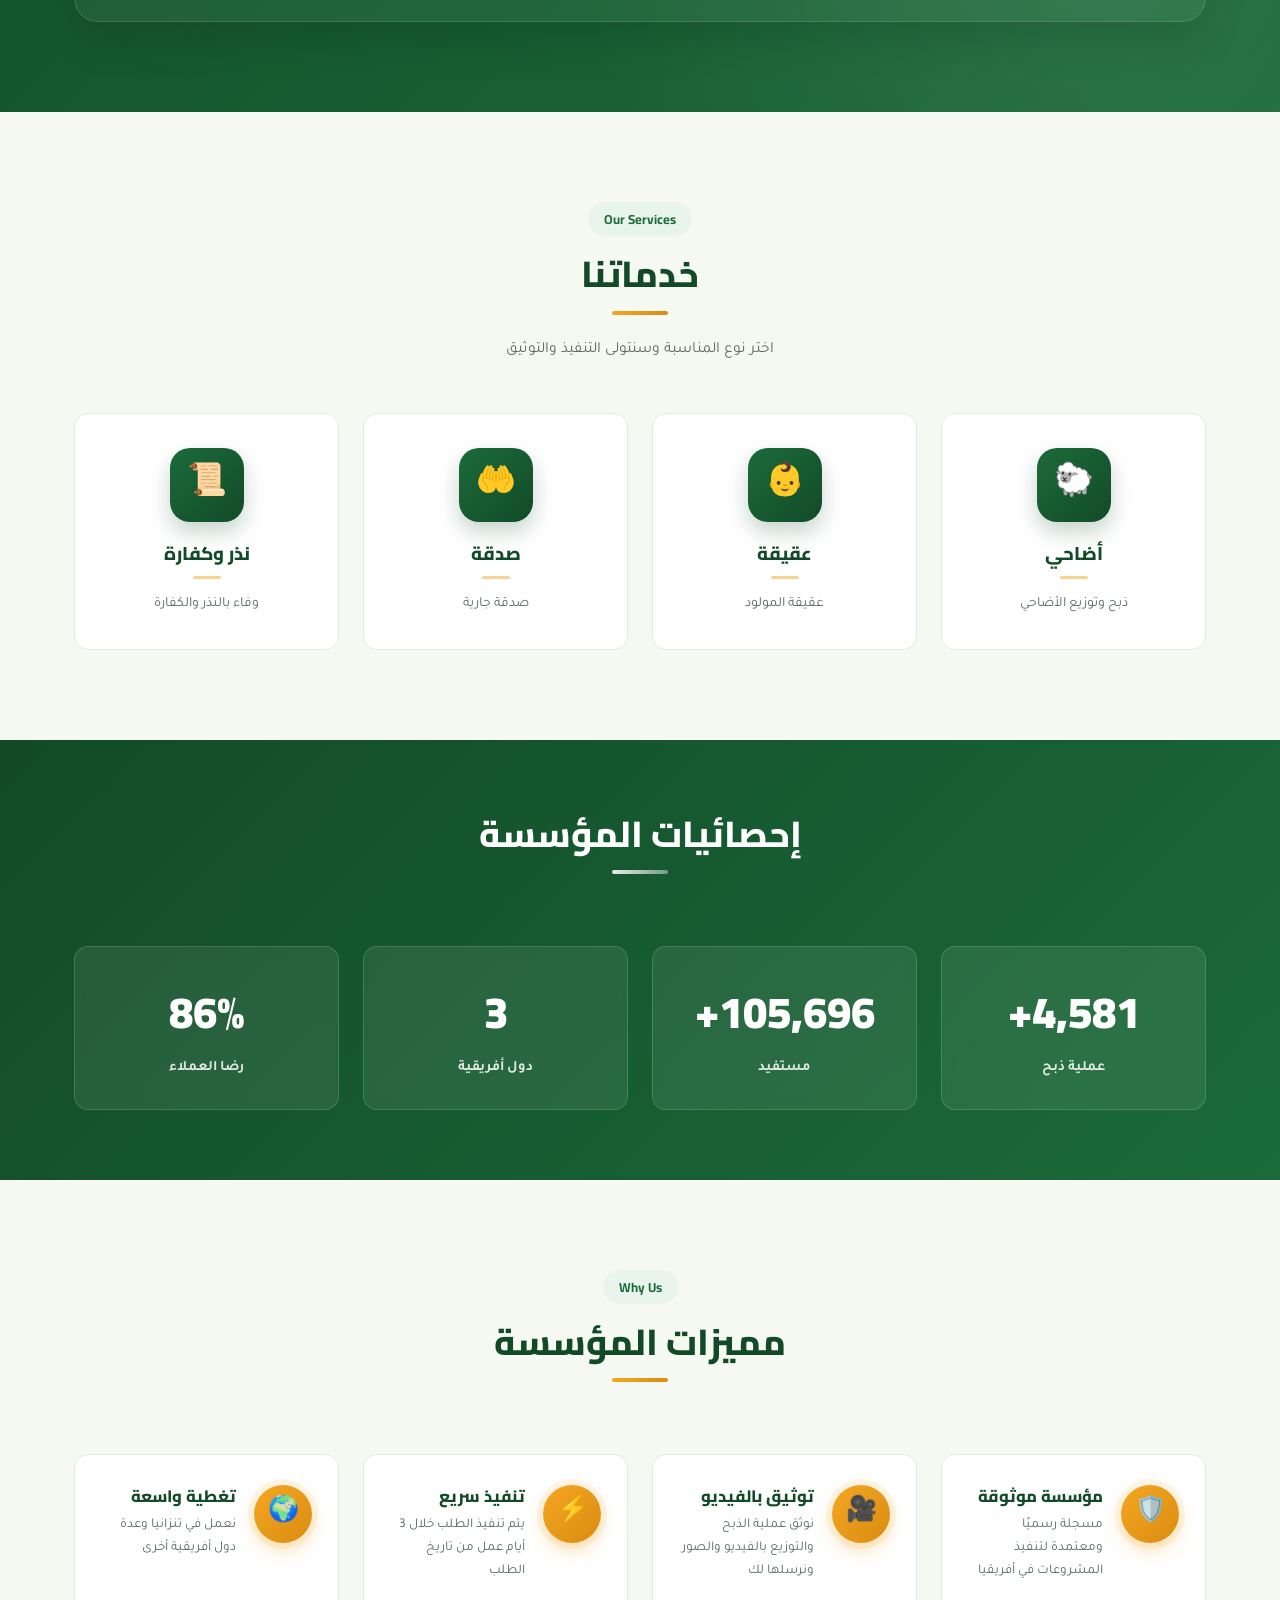
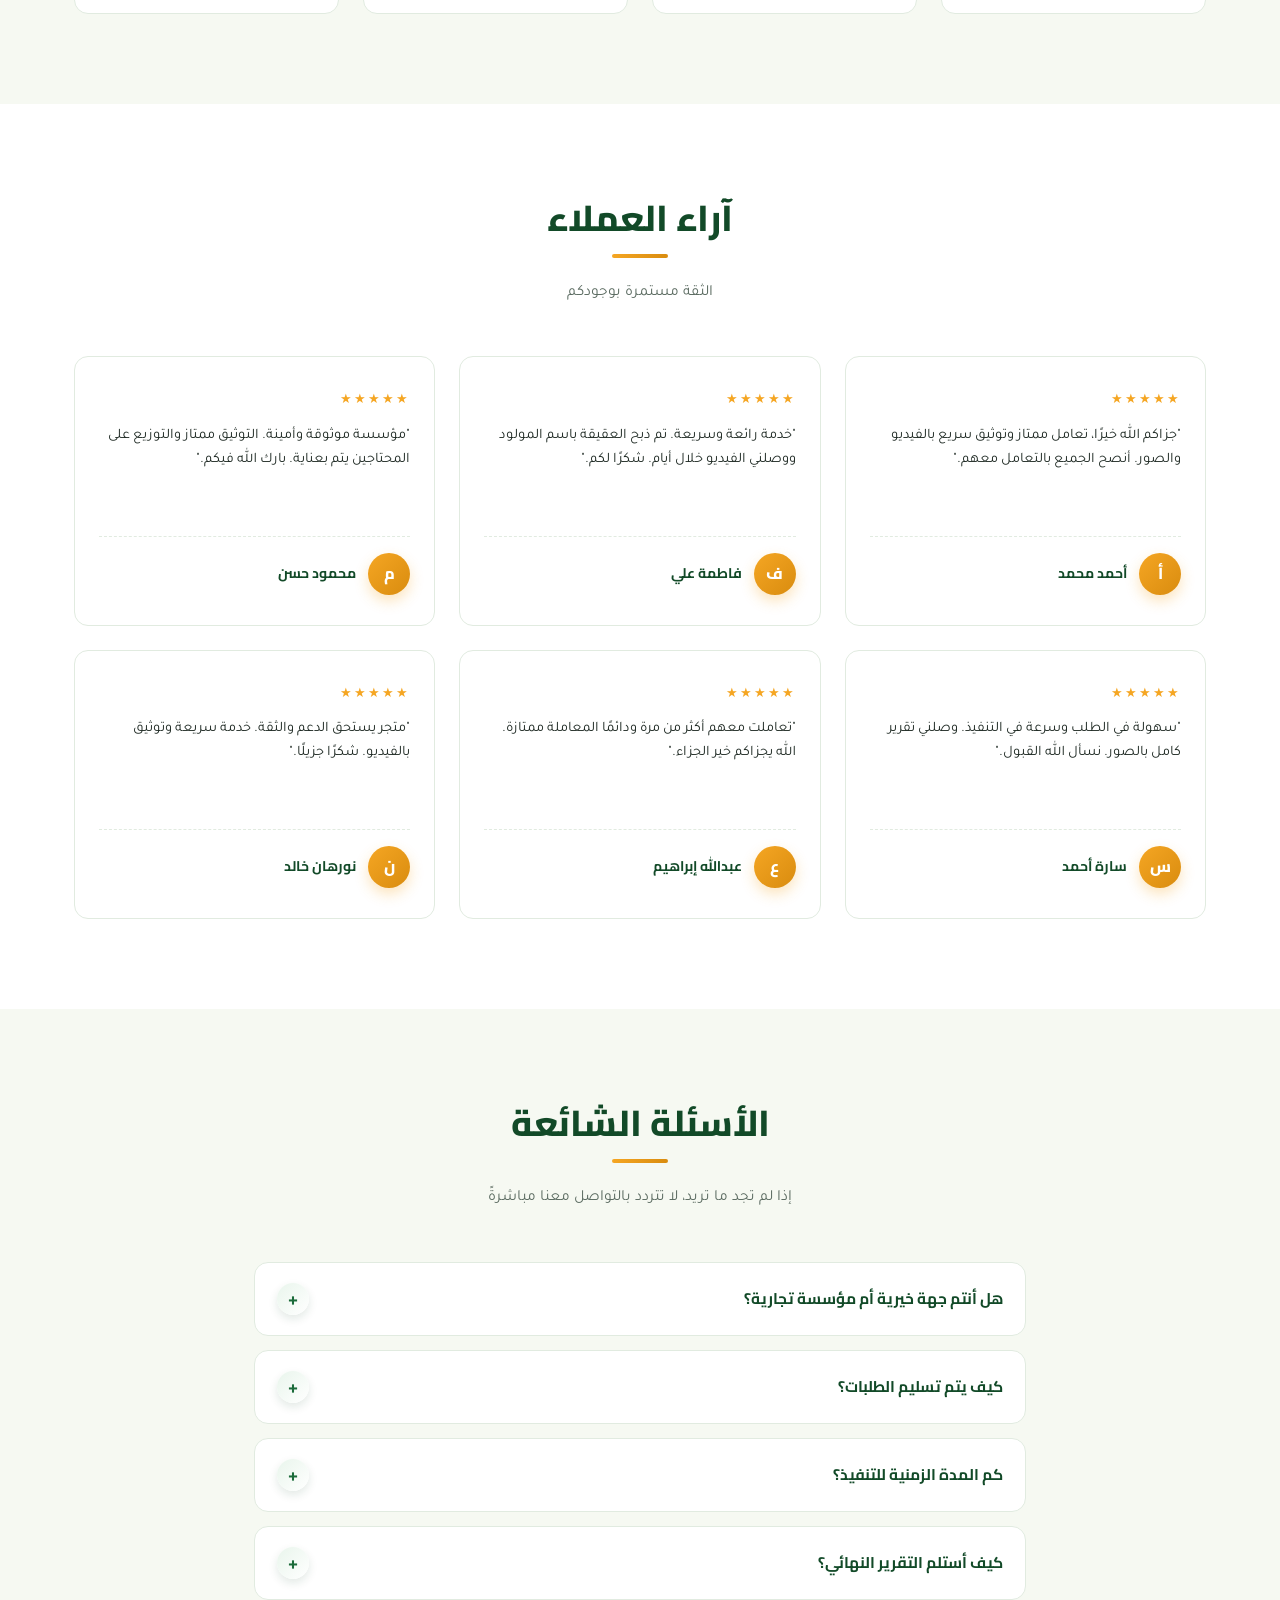
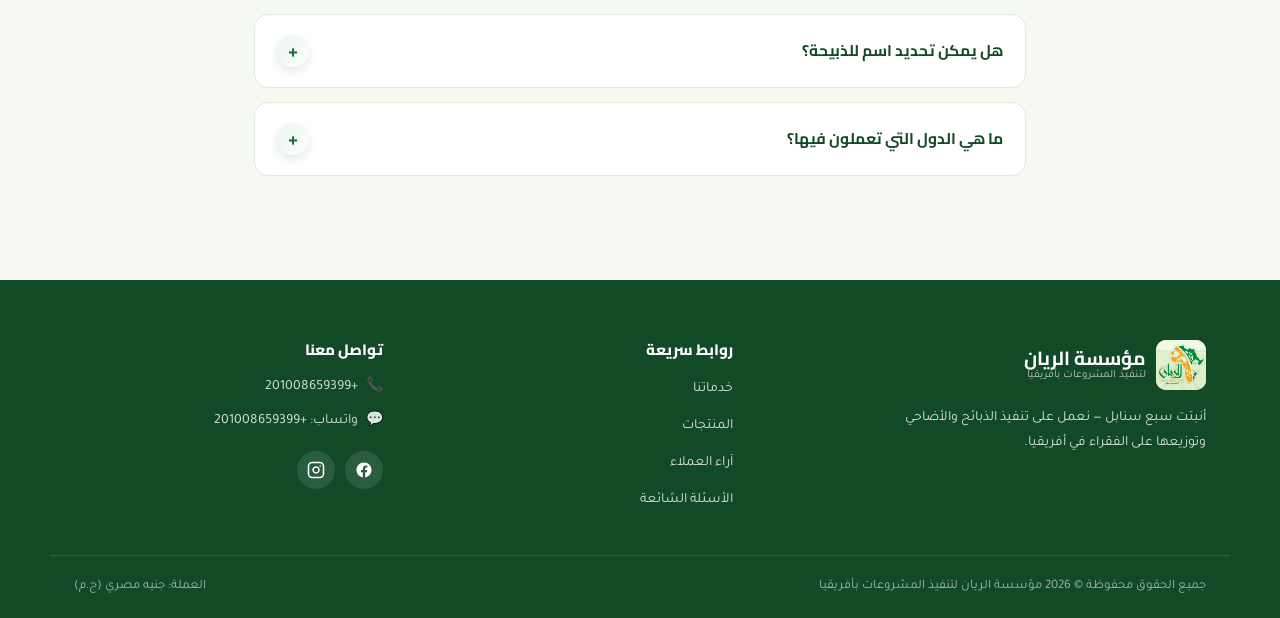
==== commit d6e9b0f8: "Reorder sections: products first, then other charity services" ====
--- a/index.html
+++ b/index.html
@@ -127,6 +127,19 @@
     <div class="hero-scroll-cue" aria-hidden="true"><span></span></div>
   </section>
 
+  <!-- ===== Products ===== -->
+  <section class="section section-alt" id="products">
+    <div class="container">
+      <div class="section-head reveal">
+        <span class="eyebrow center">Packages</span>
+        <h2>المنتجات</h2>
+        <p>باقات جاهزة بأسعار واضحة، وكل باقة تشمل التوثيق الكامل بالصور والفيديو</p>
+      </div>
+
+      <div class="grid grid-4 reveal-group" id="productsGrid"></div>
+    </div>
+  </section>
+
   <!-- ===== Other Charity Services ===== -->
   <section class="section" id="services-extra">
     <div class="container">
@@ -137,19 +150,6 @@
       </div>
 
       <div class="grid grid-4 reveal-group" id="servicesExtraGrid"></div>
-    </div>
-  </section>
-
-  <!-- ===== Products ===== -->
-  <section class="section section-alt" id="products">
-    <div class="container">
-      <div class="section-head reveal">
-        <span class="eyebrow center">Packages</span>
-        <h2>المنتجات</h2>
-        <p>باقات جاهزة بأسعار واضحة، وكل باقة تشمل التوثيق الكامل بالصور والفيديو</p>
-      </div>
-
-      <div class="grid grid-4 reveal-group" id="productsGrid"></div>
     </div>
   </section>
 
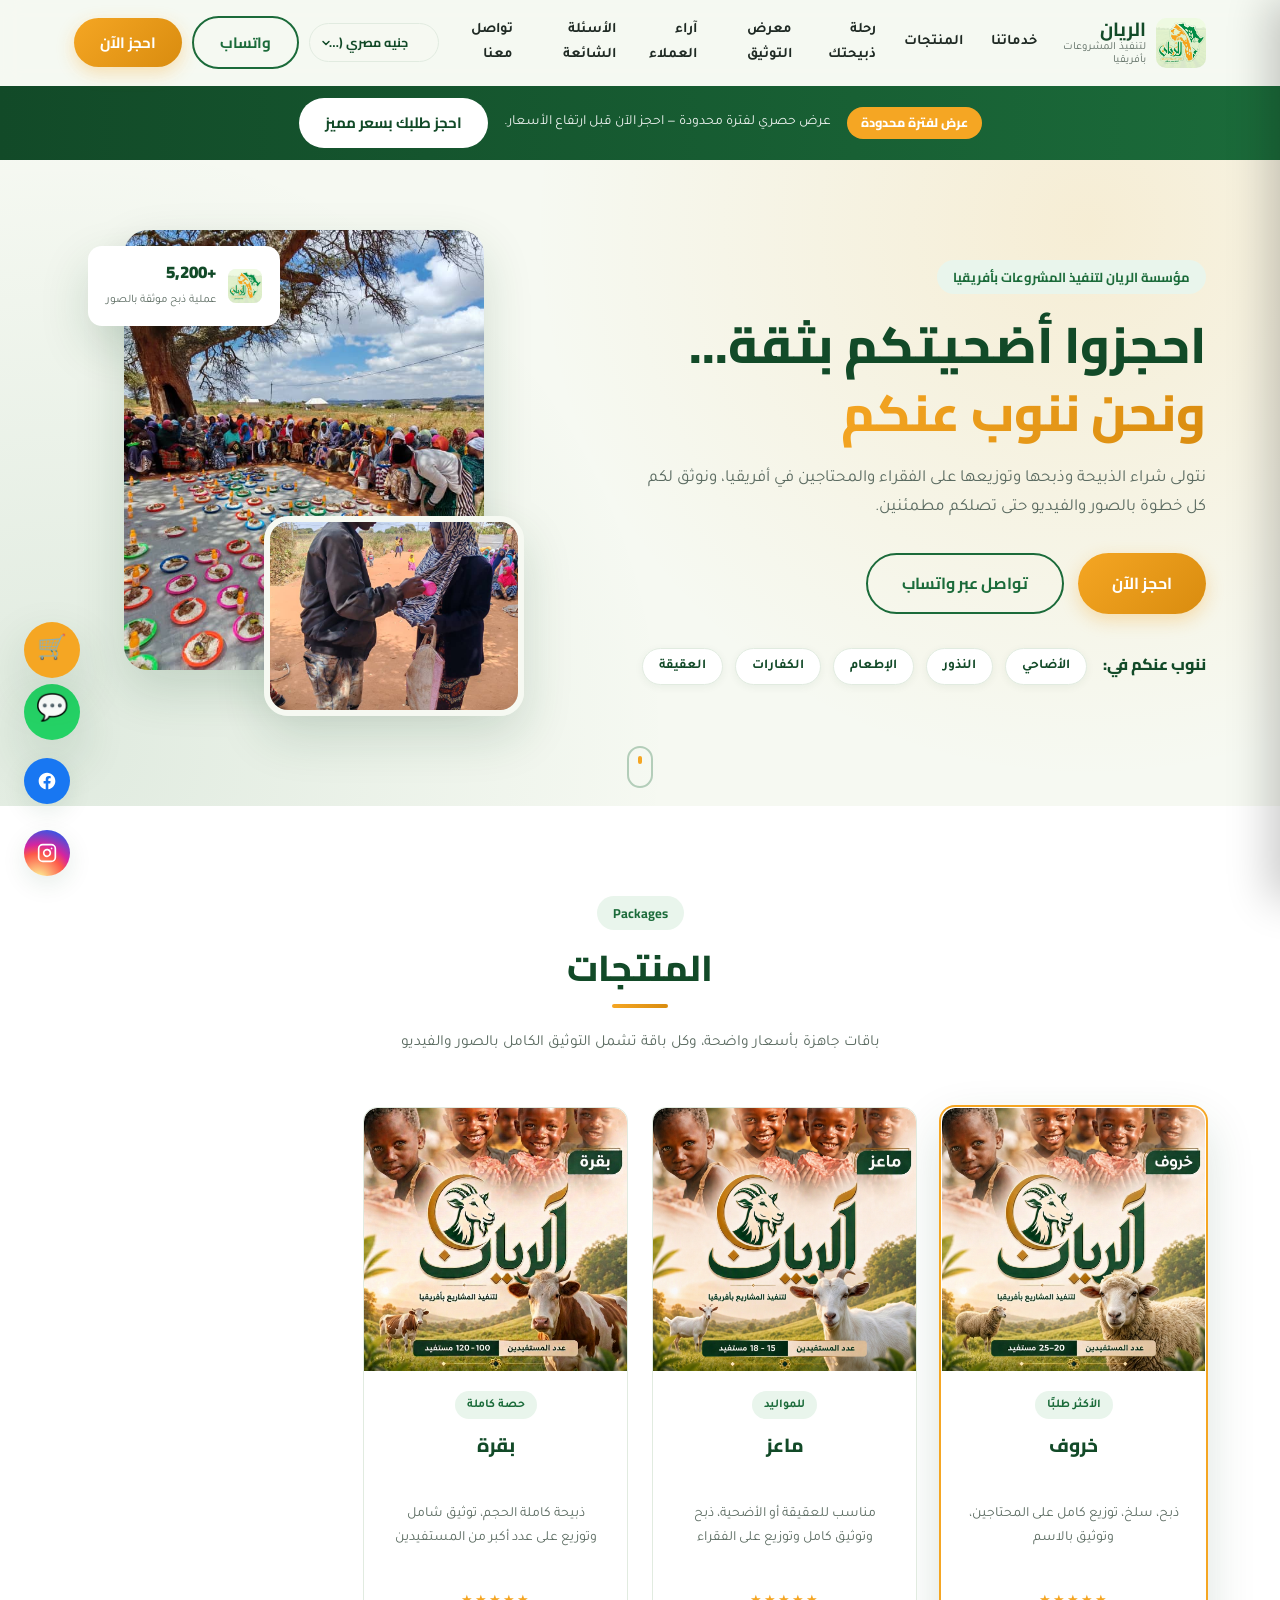
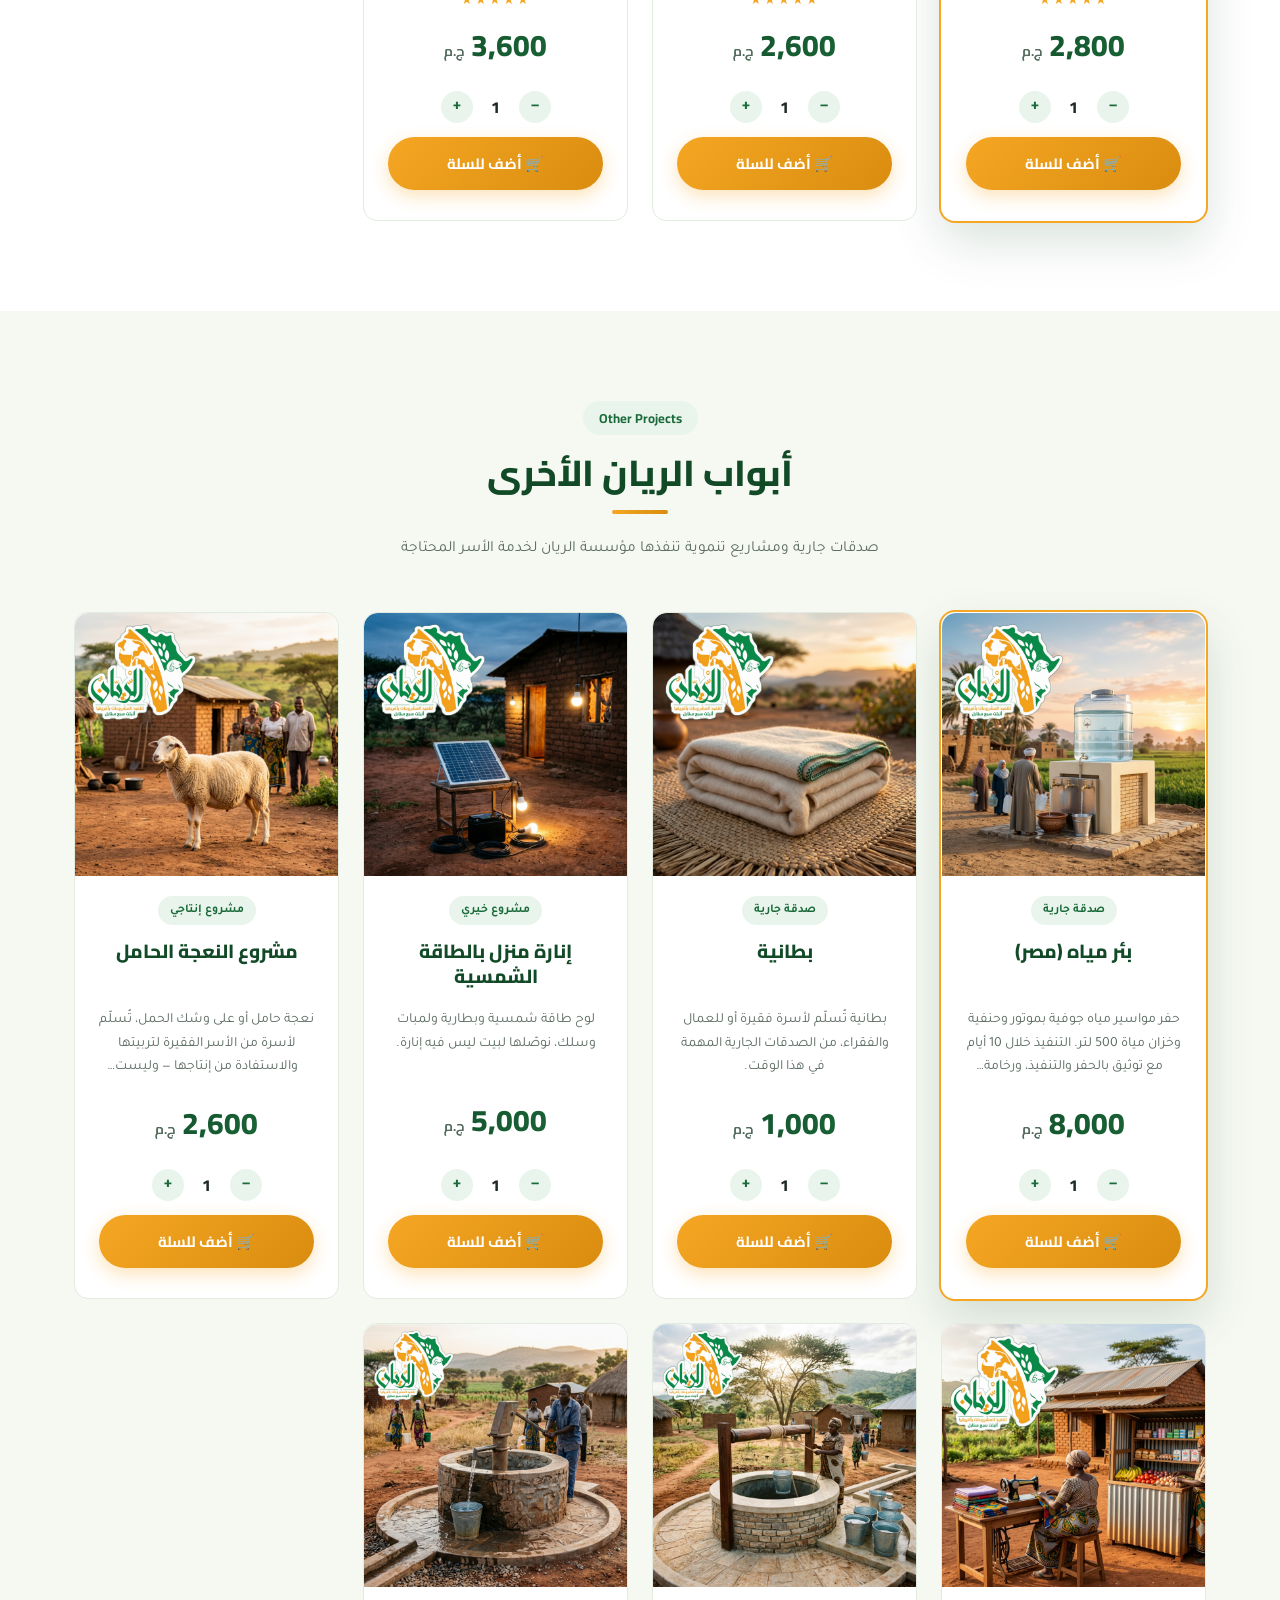
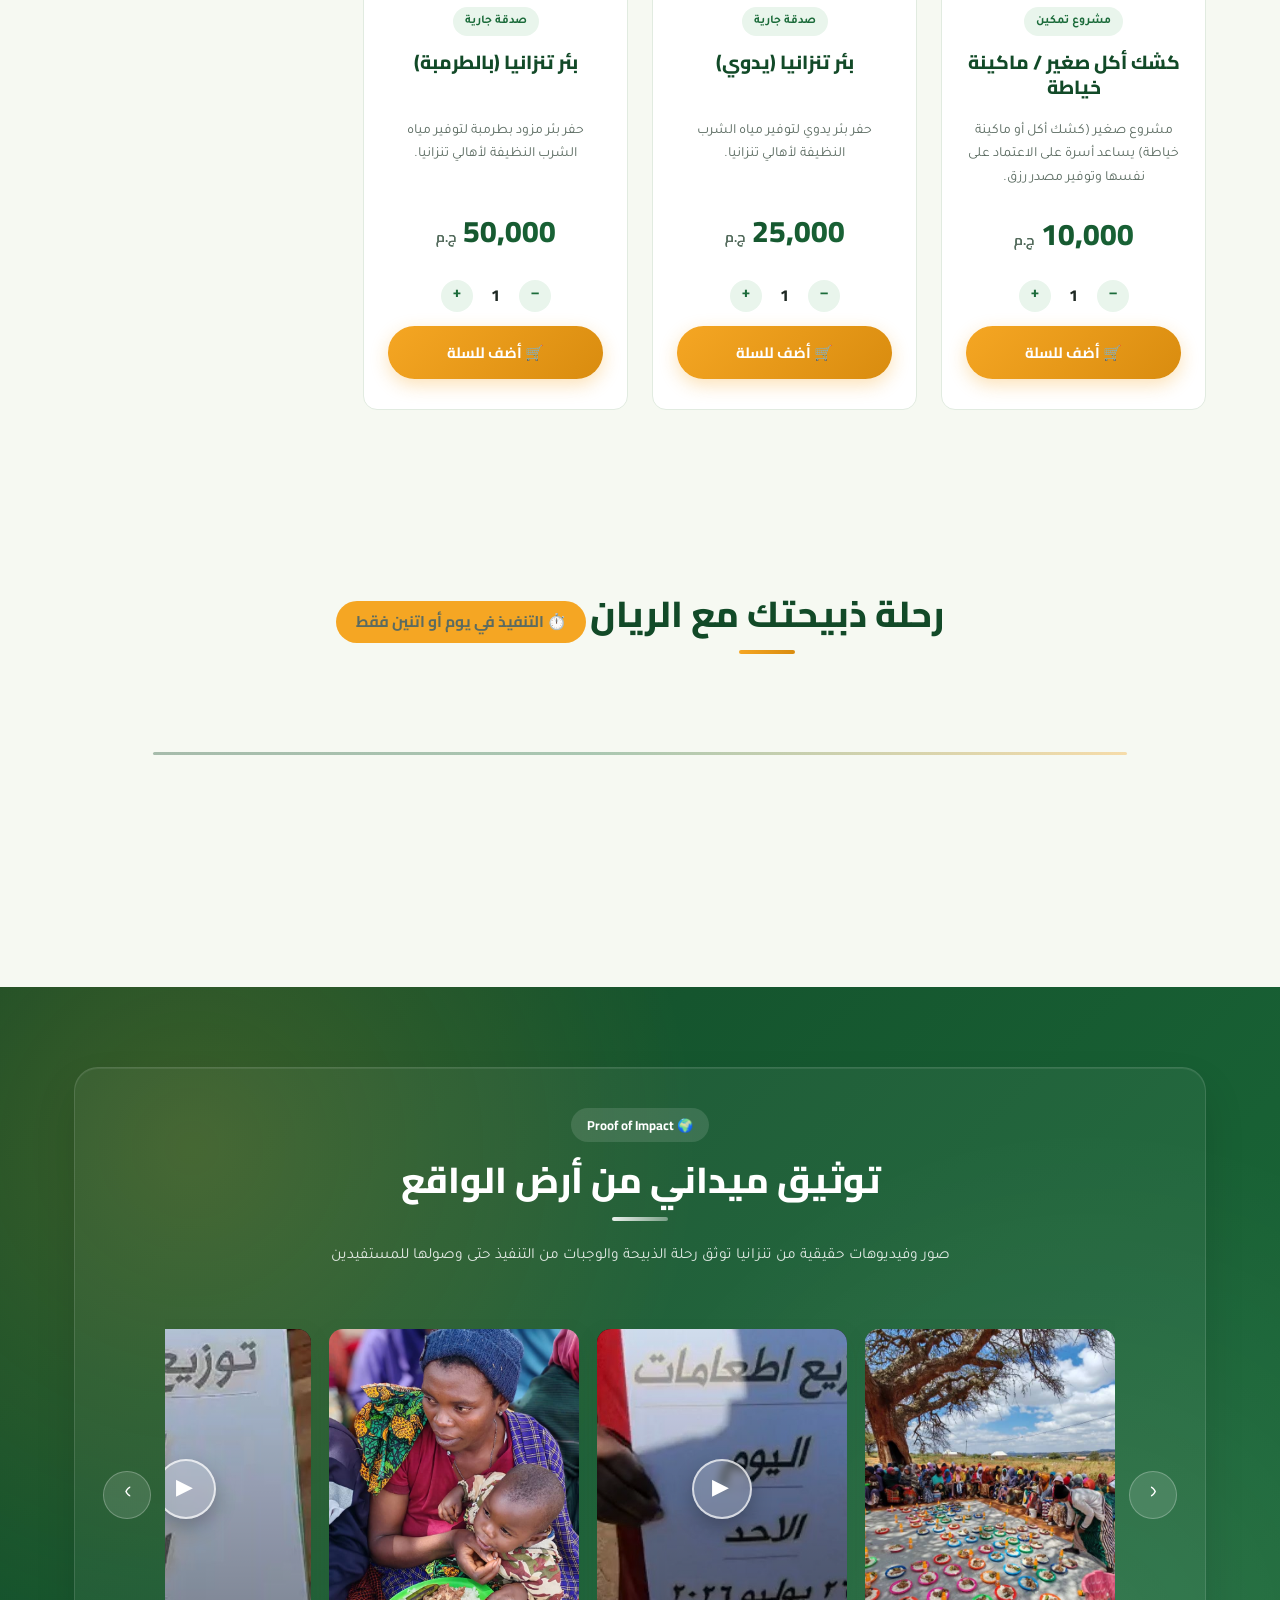
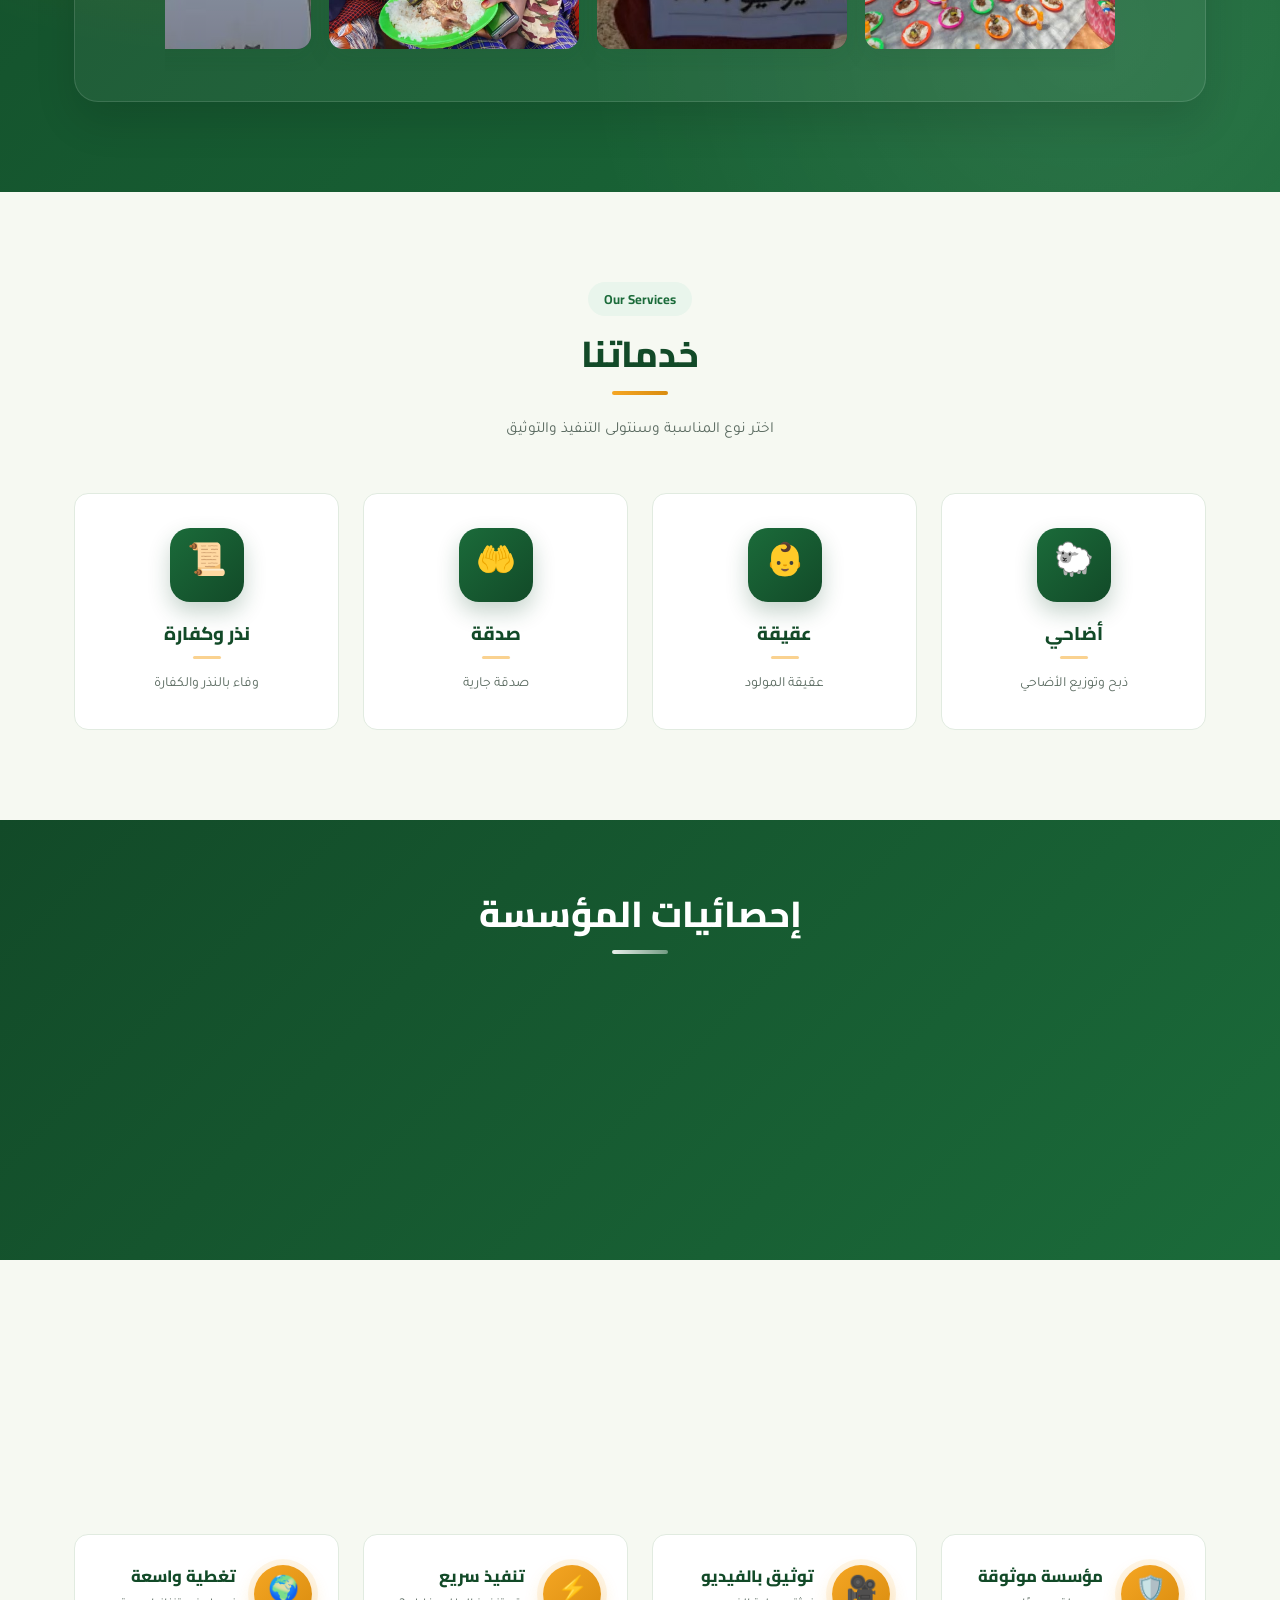
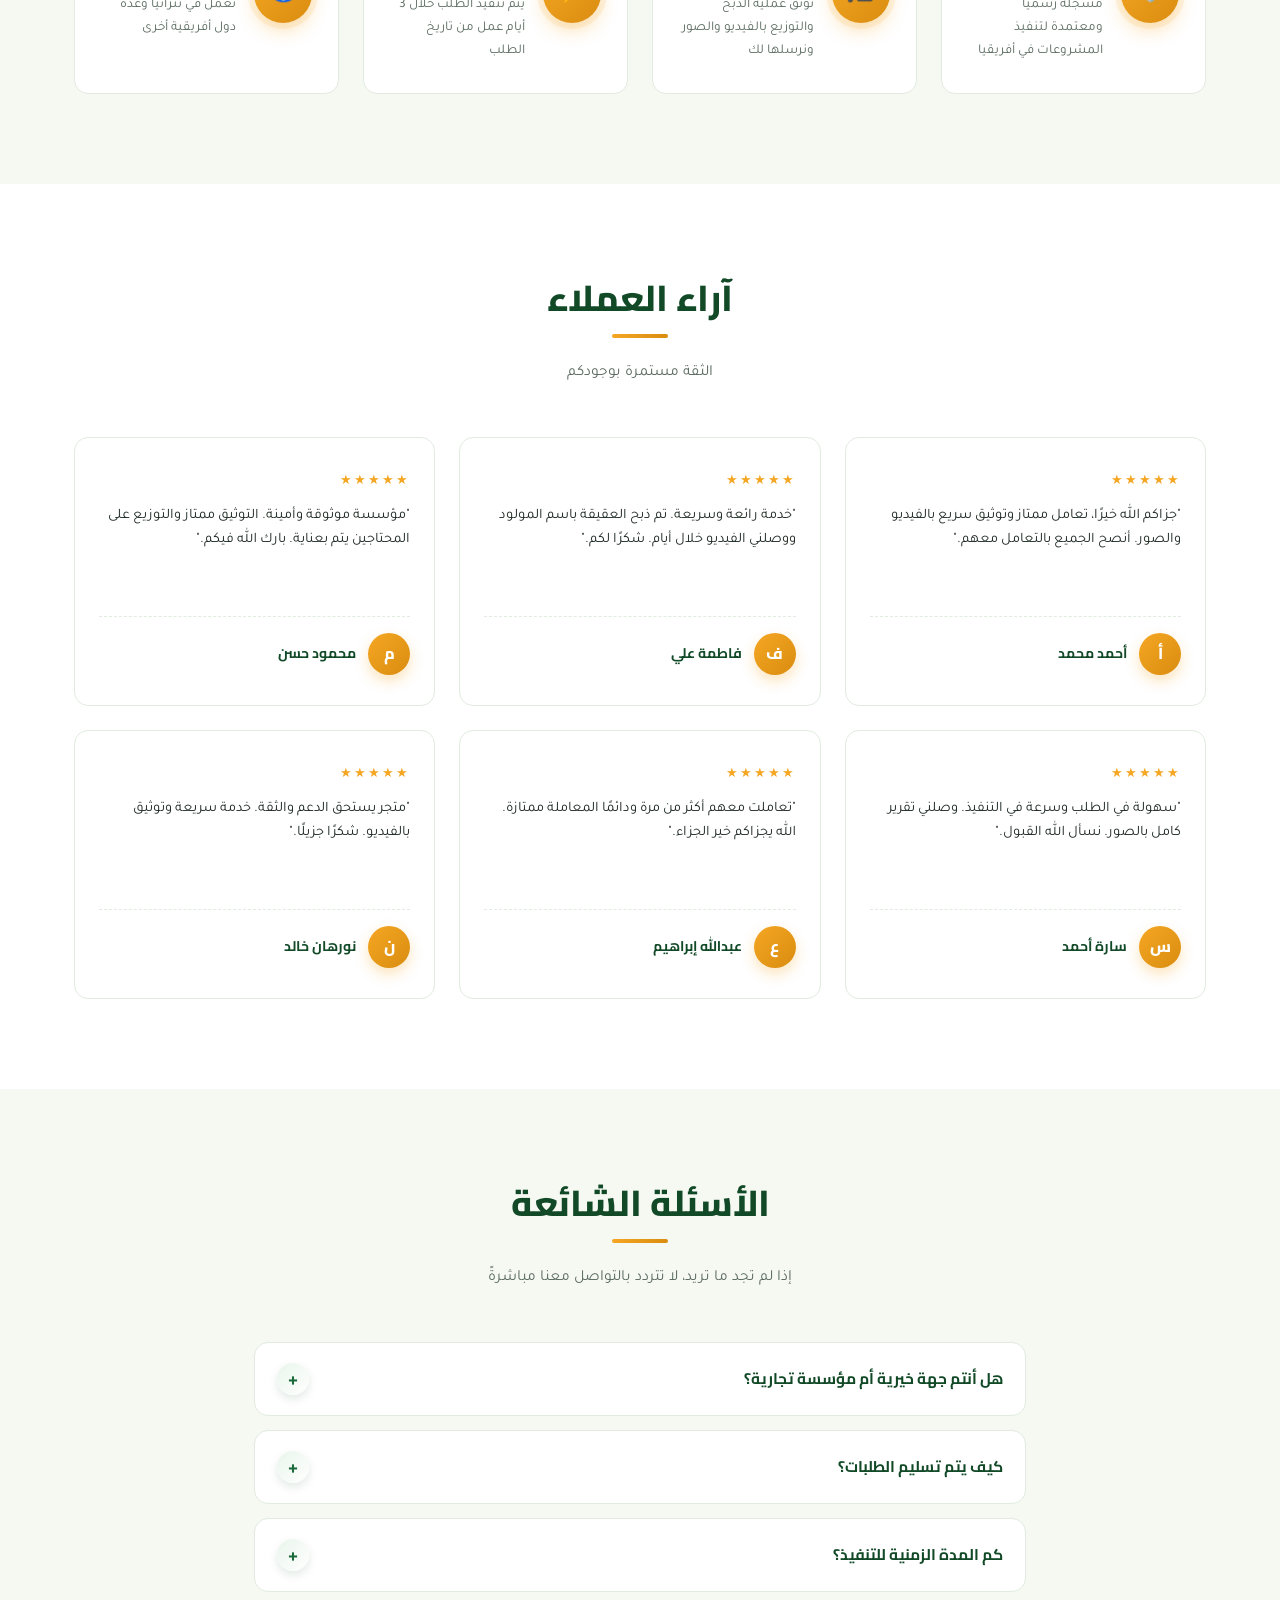
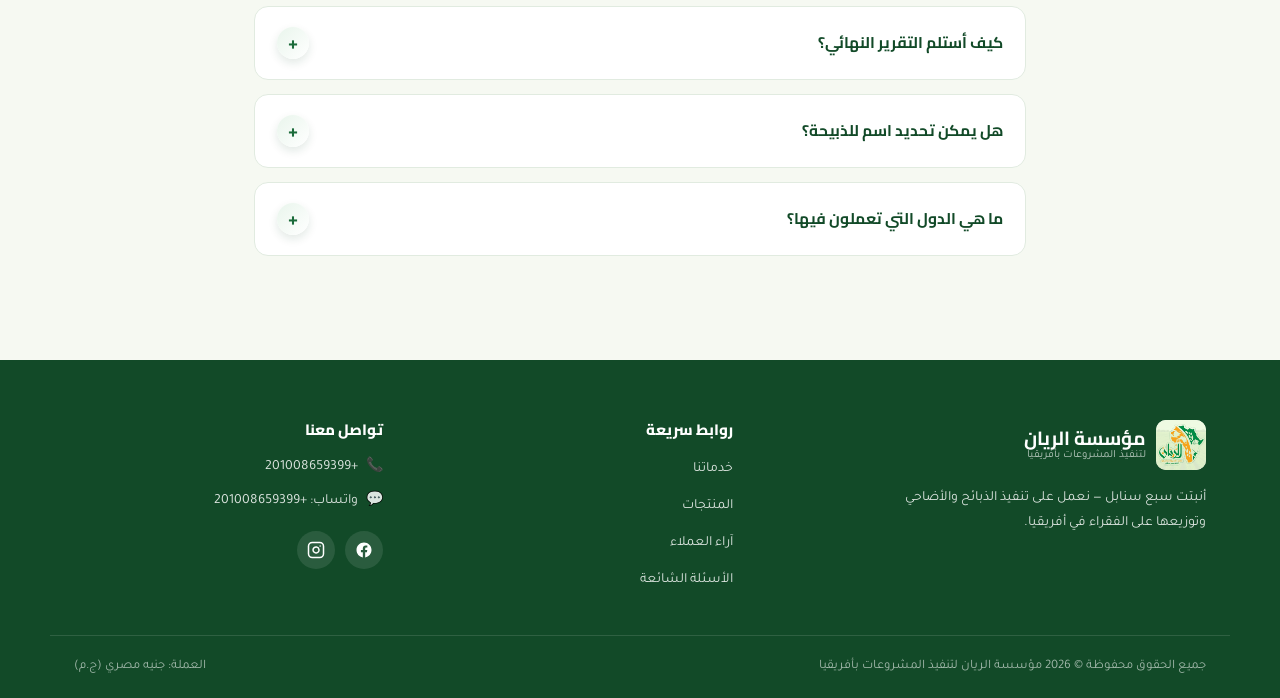
==== commit 81ee51dc: "Rename 'other charity services' section to 'أبواب الريان الأخرى'" ====
--- a/index.html
+++ b/index.html
@@ -145,7 +145,7 @@
     <div class="container">
       <div class="section-head reveal">
         <span class="eyebrow center">Other Projects</span>
-        <h2>مشاريع خيرية أخرى</h2>
+        <h2>أبواب الريان الأخرى</h2>
         <p>صدقات جارية ومشاريع تنموية تنفذها مؤسسة الريان لخدمة الأسر المحتاجة</p>
       </div>
 
--- a/css/style.css
+++ b/css/style.css
@@ -857,8 +857,25 @@
   border-radius: 999px;
   margin-bottom: 14px;
 }
-.product-card h3 { font-size: 19px; margin-bottom: 8px; }
-.product-desc { color: var(--text-muted); font-size: 14px; margin-bottom: 18px; min-height: 44px; }
+.product-card h3 {
+  font-size: 19px;
+  margin-bottom: 8px;
+  display: -webkit-box;
+  -webkit-box-orient: vertical;
+  -webkit-line-clamp: 2;
+  overflow: hidden;
+  min-height: 62px;
+}
+.product-desc {
+  color: var(--text-muted);
+  font-size: 14px;
+  margin-bottom: 18px;
+  display: -webkit-box;
+  -webkit-box-orient: vertical;
+  -webkit-line-clamp: 3;
+  overflow: hidden;
+  min-height: 68px;
+}
 .product-price {
   font-family: 'Cairo', sans-serif;
   font-weight: 800;
@@ -1133,6 +1150,15 @@
   background: var(--cream);
   display: block;
 }
+.product-detail-icon {
+  width: 100%;
+  height: 100%;
+  display: flex;
+  align-items: center;
+  justify-content: center;
+  background: linear-gradient(135deg, var(--green-light), var(--cream));
+}
+.product-detail-icon span { font-size: 96px; }
 .product-detail-info .product-tag { margin-bottom: 10px; }
 .product-detail-info { text-align: right; }
 .product-detail-info h1 {
@@ -1196,6 +1222,16 @@
   background: var(--cream);
   flex-shrink: 0;
 }
+.other-product-icon {
+  width: 100%;
+  aspect-ratio: 4 / 3;
+  flex-shrink: 0;
+  display: flex;
+  align-items: center;
+  justify-content: center;
+  background: linear-gradient(135deg, var(--green-light), var(--cream));
+}
+.other-product-icon span { font-size: 40px; }
 .other-product-info { padding: 12px 14px 16px; text-align: center; }
 .other-product-info h4 { font-size: 15px; margin-bottom: 4px; }
 .other-product-info span { font-size: 14px; font-weight: 700; color: var(--green-dark); }
@@ -1577,6 +1613,17 @@
 
 .admin-product-thumb { width: 100%; aspect-ratio: 1 / 1; object-fit: contain; background: var(--cream); }
 
+.admin-service-icon-preview {
+  width: 100%;
+  aspect-ratio: 1 / 1;
+  display: flex;
+  align-items: center;
+  justify-content: center;
+  font-size: 40px;
+  background: linear-gradient(135deg, var(--green-light), var(--cream));
+  border-radius: var(--radius-md);
+}
+
 .admin-stat-num {
   font-family: 'Cairo', sans-serif;
   font-weight: 900;
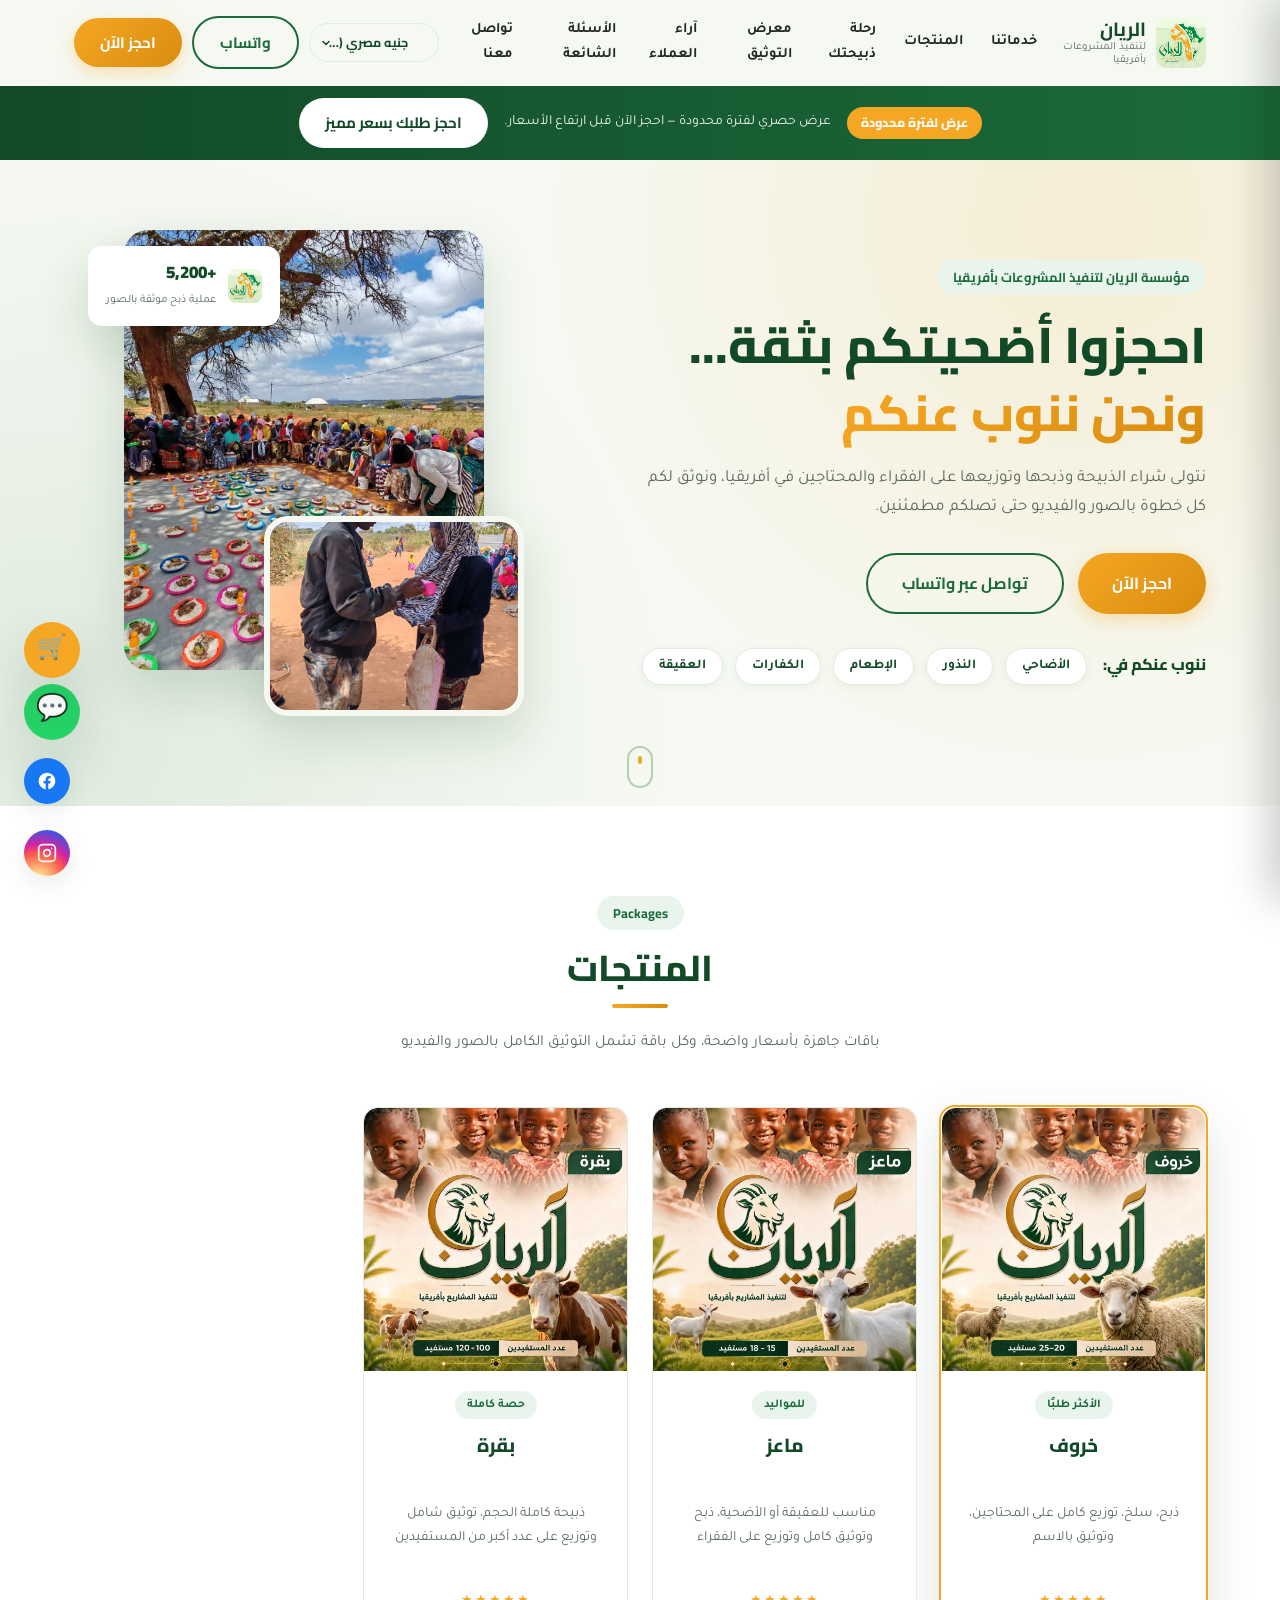
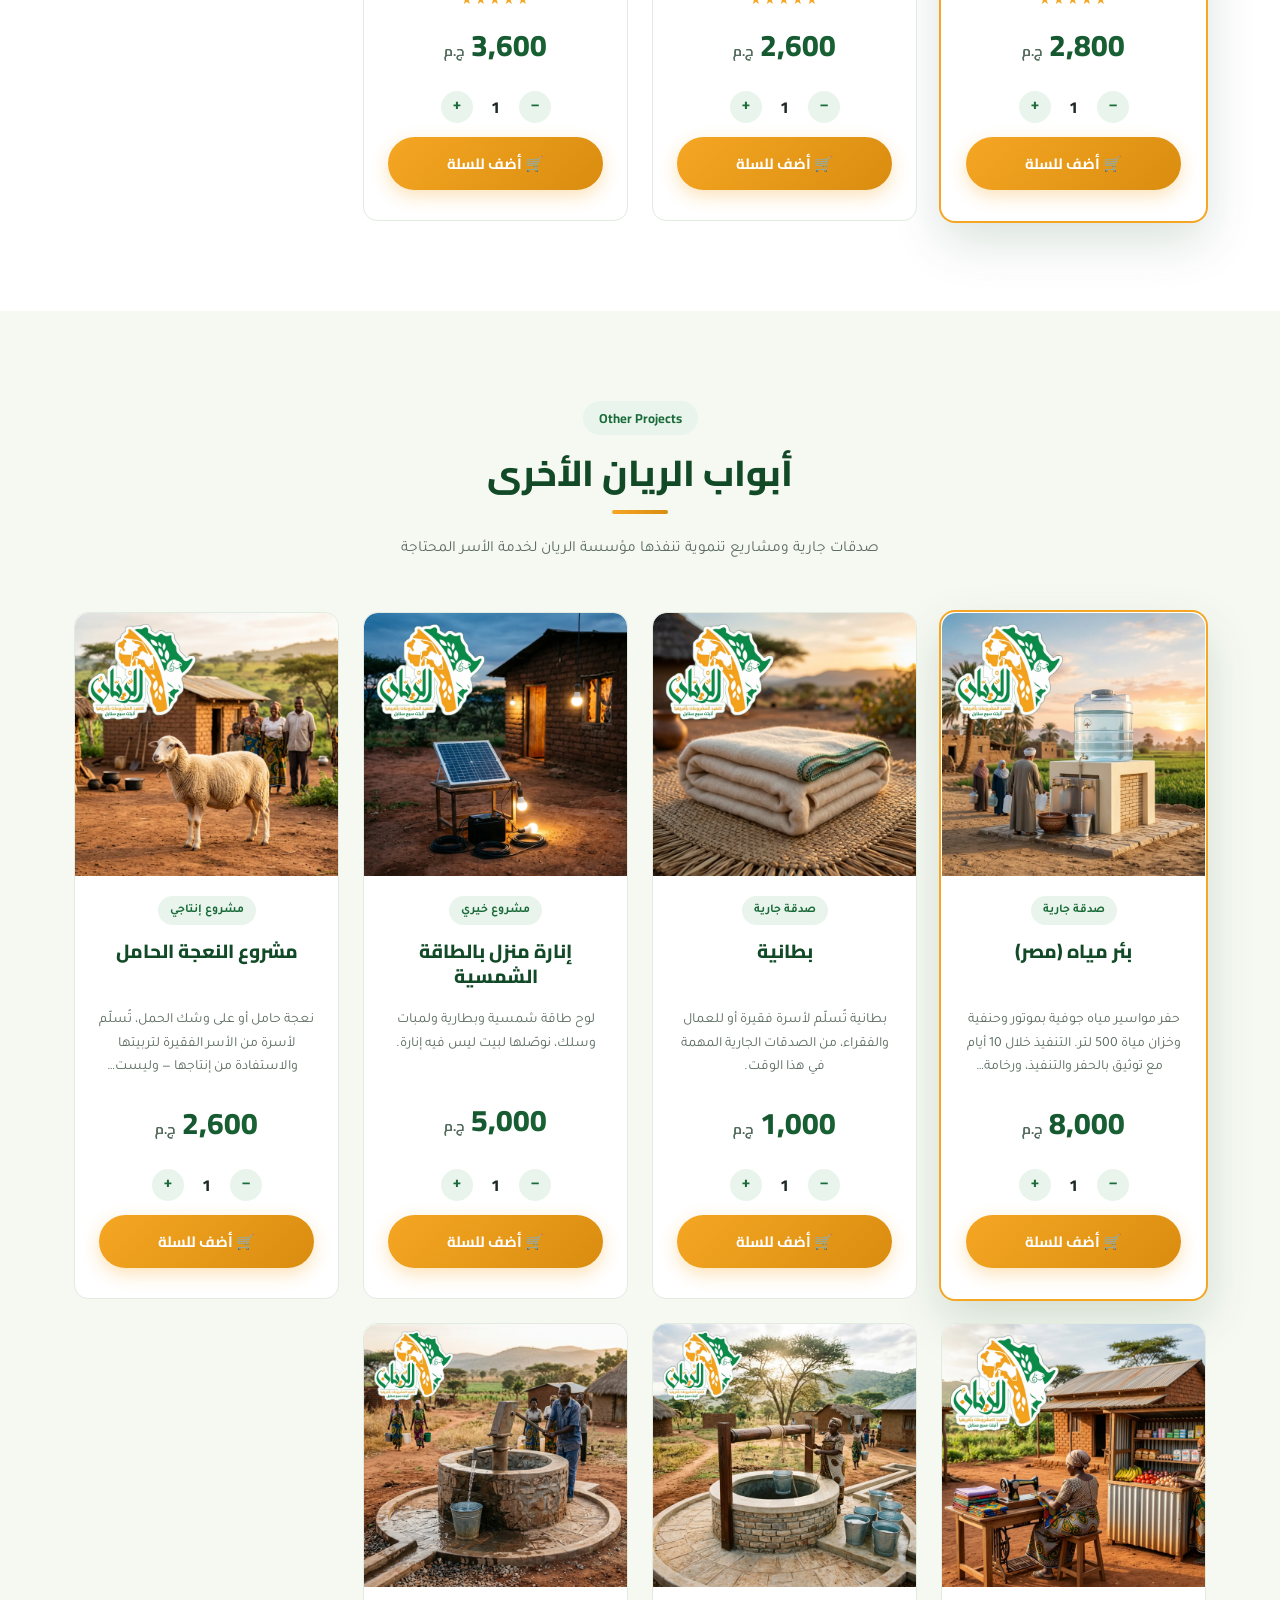
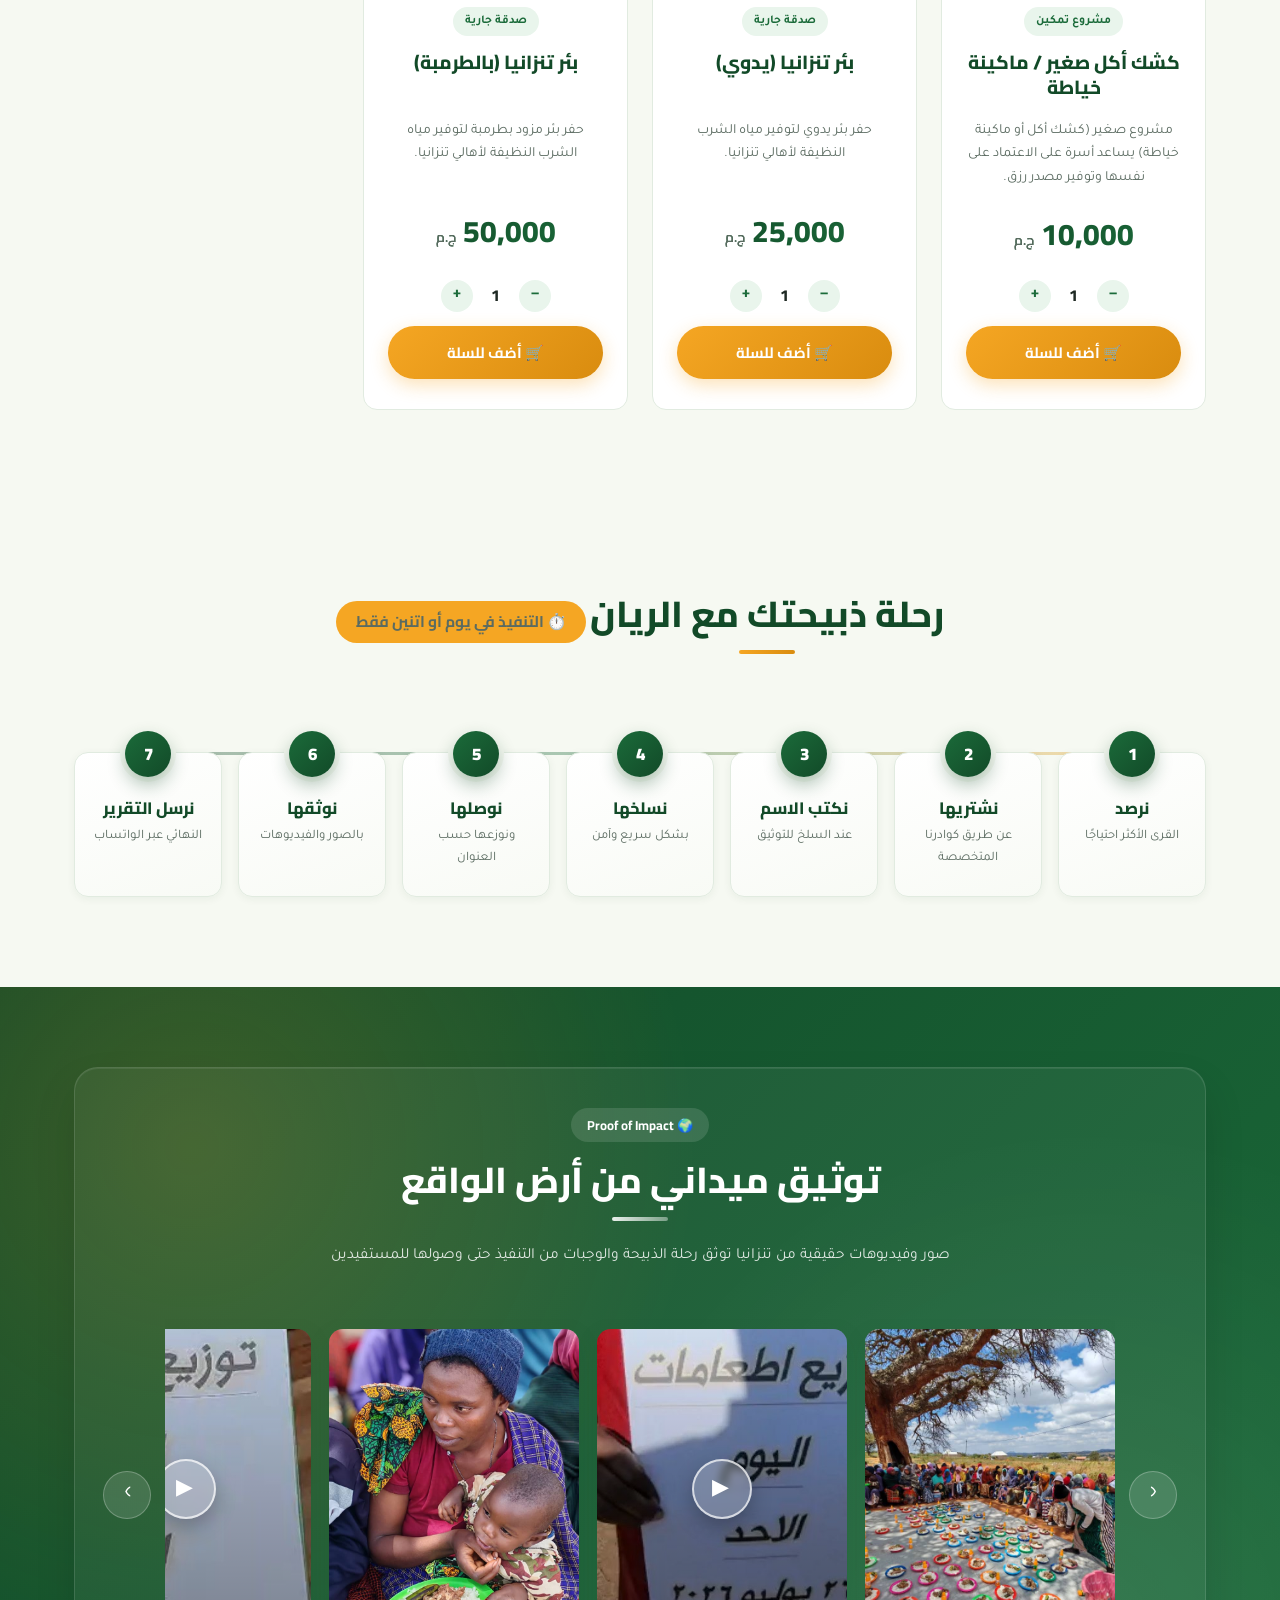
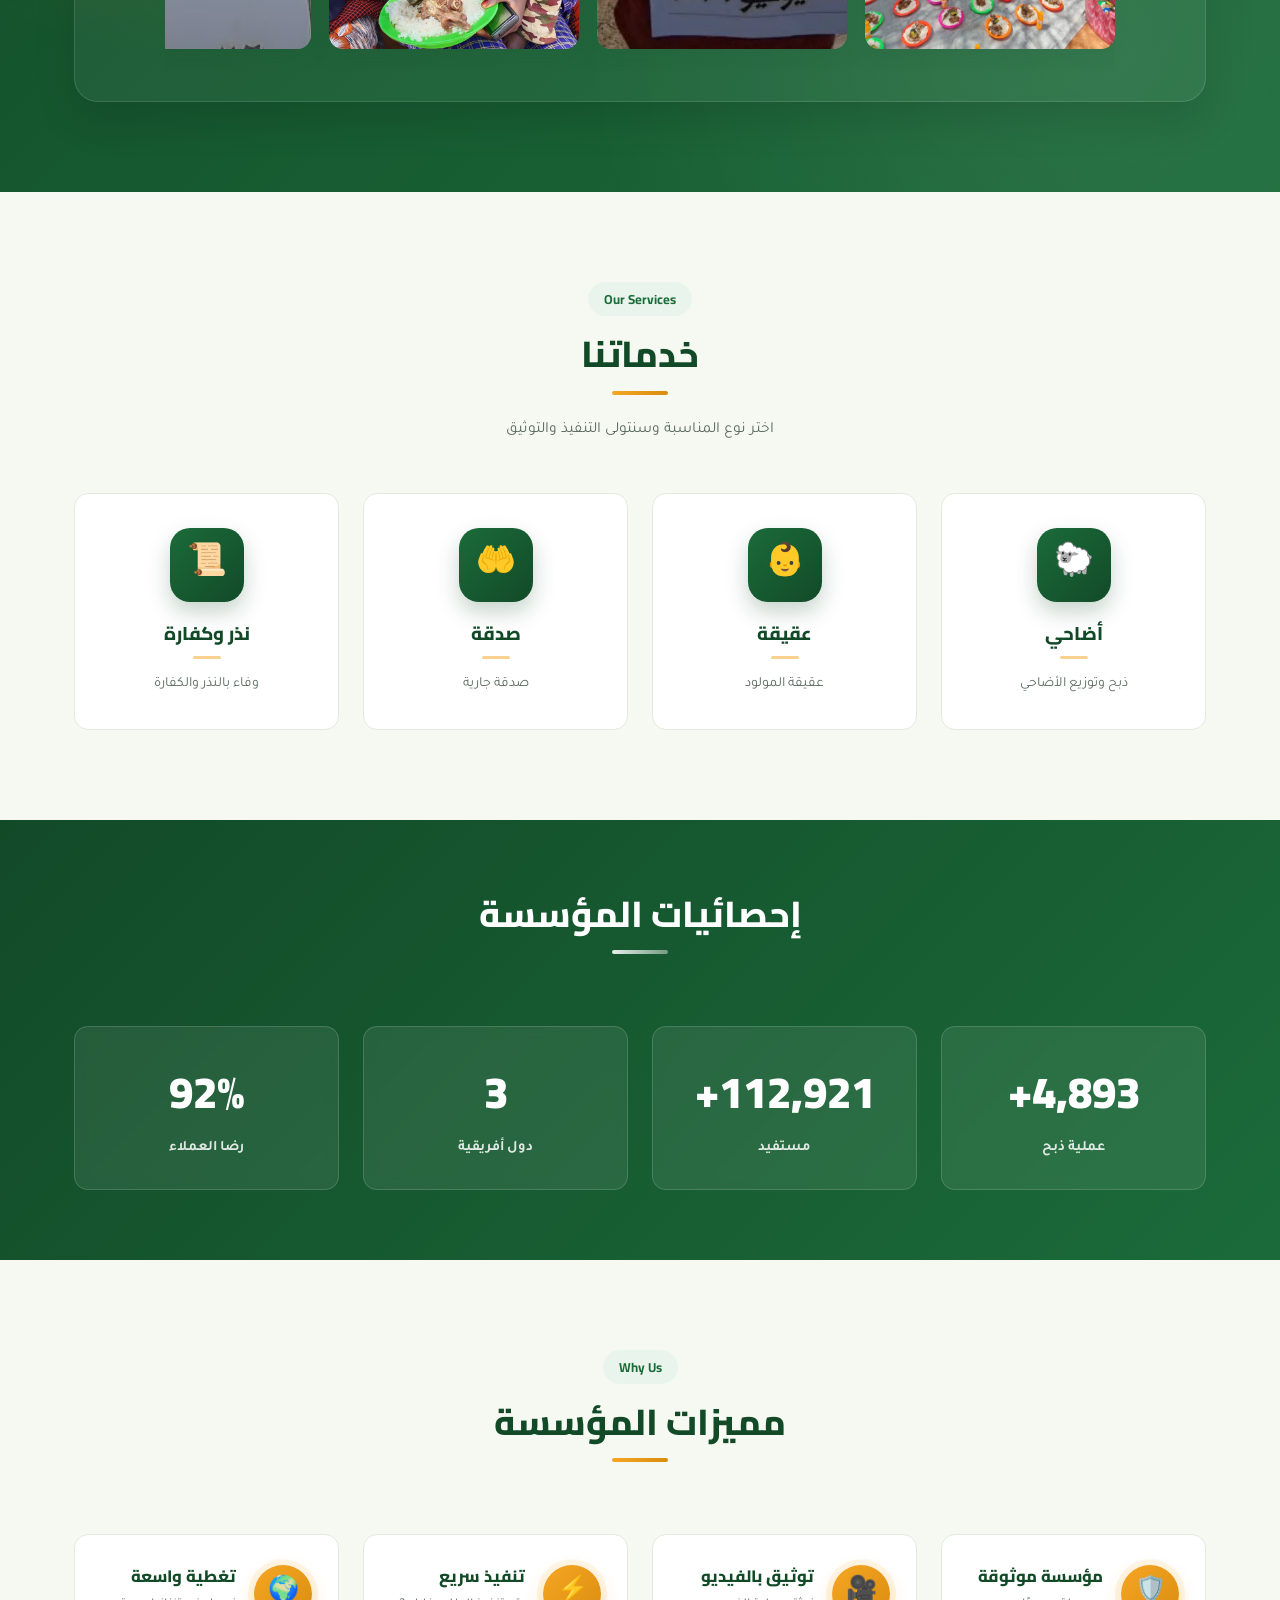
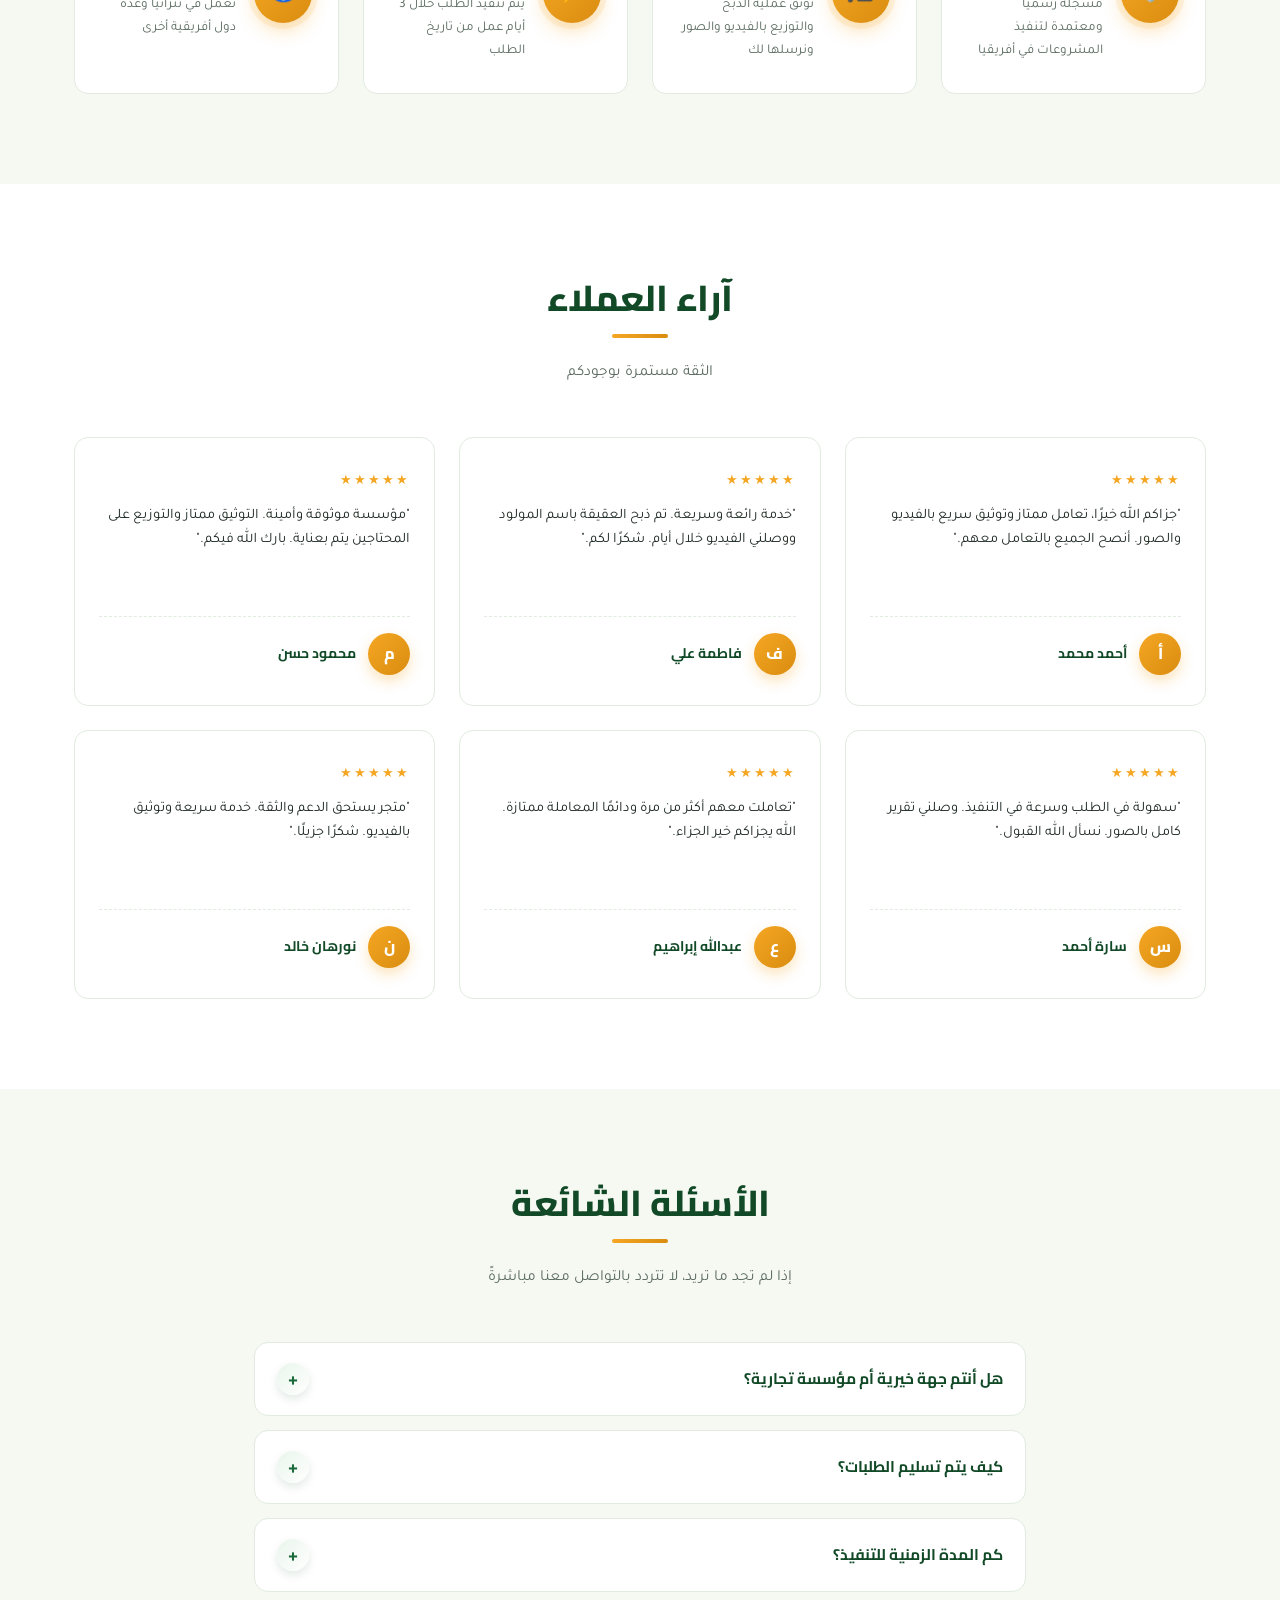
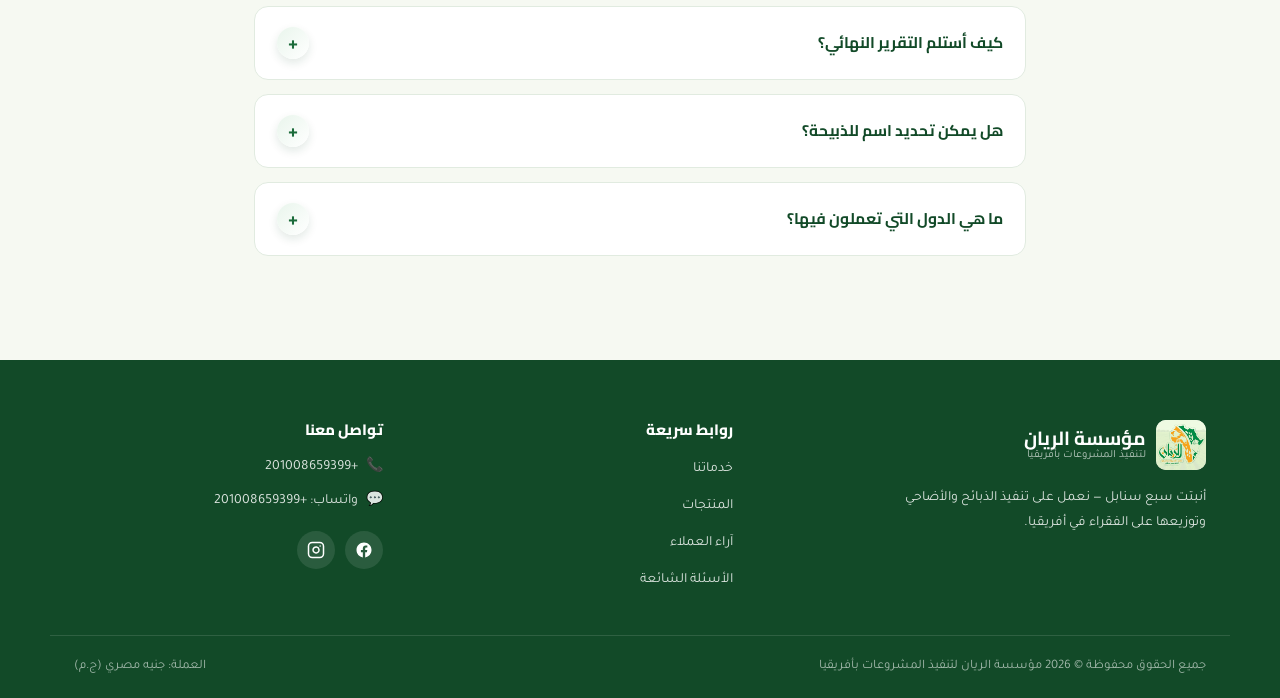
==== commit 72698946: "Add cache-busting version query to style.css and all shared JS files style.css and every JS file exc" ====
--- a/index.html
+++ b/index.html
@@ -24,7 +24,7 @@
 <link rel="preconnect" href="https://fonts.googleapis.com">
 <link rel="preconnect" href="https://fonts.gstatic.com" crossorigin>
 <link href="https://fonts.googleapis.com/css2?family=Cairo:wght@500;700;800;900&family=Tajawal:wght@400;500;700&display=swap" rel="stylesheet">
-<link rel="stylesheet" href="css/style.css">
+<link rel="stylesheet" href="css/style.css?v=20260810f">
 <script type="application/ld+json">
 {
   "@context": "https://schema.org",
@@ -540,10 +540,10 @@
   <div class="lightbox-counter" id="lightboxCounter"></div>
 </div>
 
-<script src="js/currency.js"></script>
-<script src="js/cart.js"></script>
-<script src="js/main.js"></script>
-<script src="js/settings.js"></script>
+<script src="js/currency.js?v=20260810f"></script>
+<script src="js/cart.js?v=20260810f"></script>
+<script src="js/main.js?v=20260810f"></script>
+<script src="js/settings.js?v=20260810f"></script>
 <script data-goatcounter="https://rayyan.goatcounter.com/count" async src="//gc.zgo.at/count.js"></script>
 </body>
 </html>
--- a/css/style.css
+++ b/css/style.css
@@ -1529,6 +1529,13 @@
   .brand-text small { display: none; }
   .brand-text strong { font-size: 15px; white-space: nowrap; }
   .header-actions .btn { padding: 9px 16px; font-size: 13.5px; white-space: nowrap; }
+
+  /* Keep all 4 FABs on mobile but shrink + stack them tightly to reduce how
+     much of the 2-column grid content they cover while scrolling */
+  .cart-fab { width: 46px; height: 46px; font-size: 20px; bottom: 192px; left: 16px; }
+  .whatsapp-fab { width: 46px; height: 46px; font-size: 21px; bottom: 136px; left: 16px; }
+  .facebook-fab { width: 46px; height: 46px; bottom: 80px; left: 16px; }
+  .instagram-fab { width: 46px; height: 46px; bottom: 24px; left: 16px; }
 }
 
 @media (max-width: 860px) {
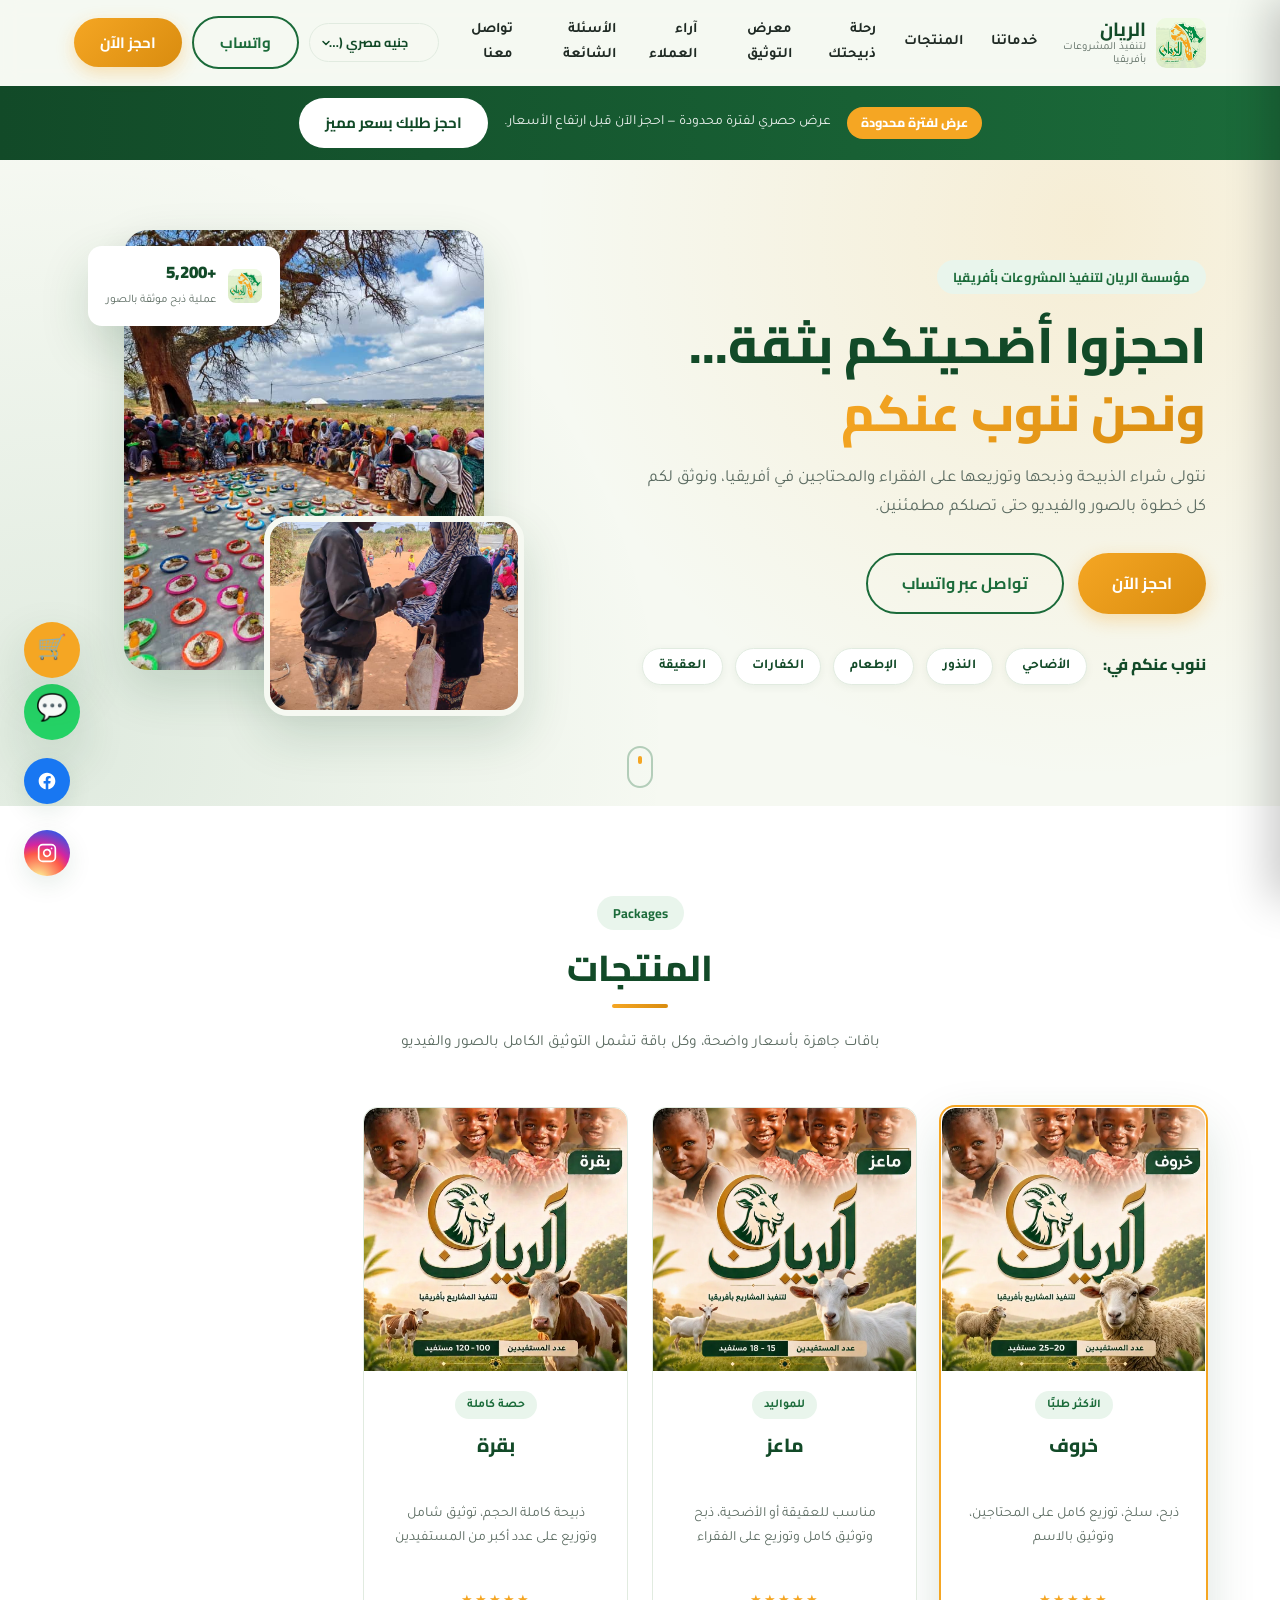
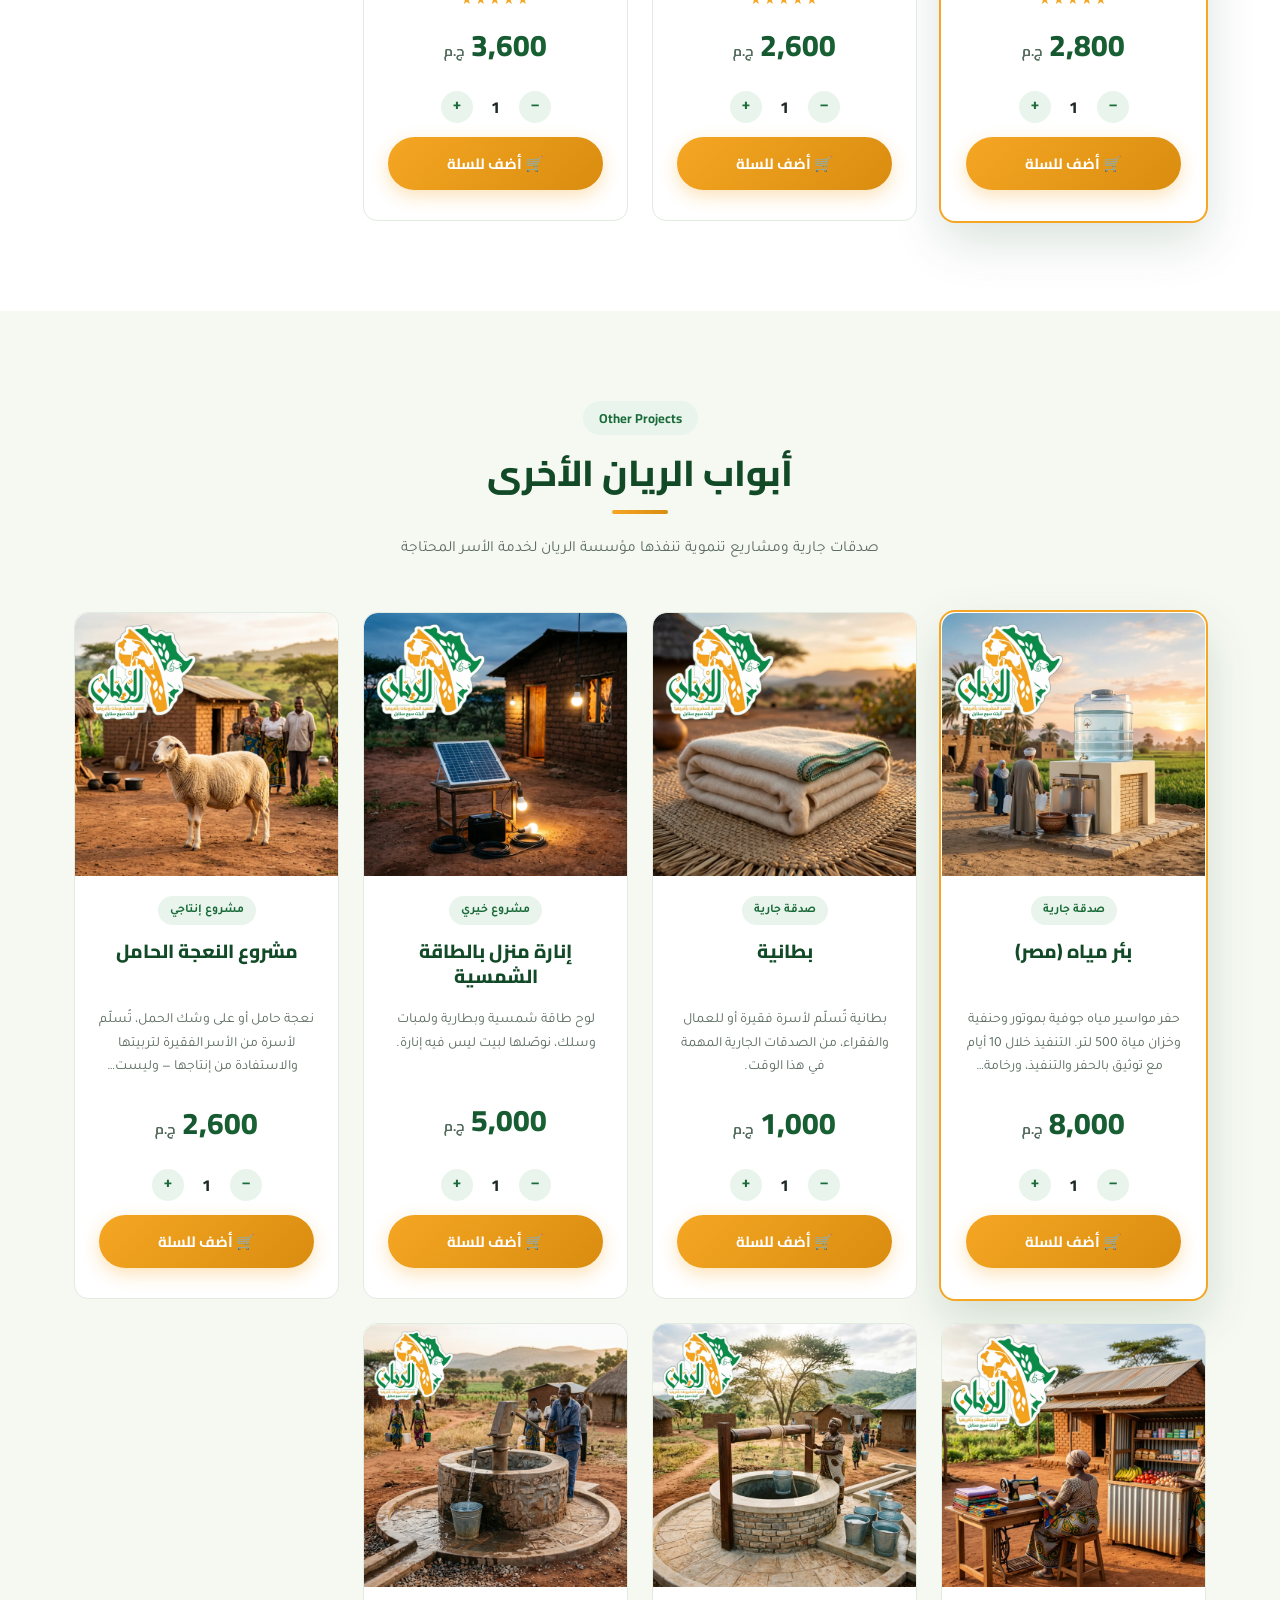
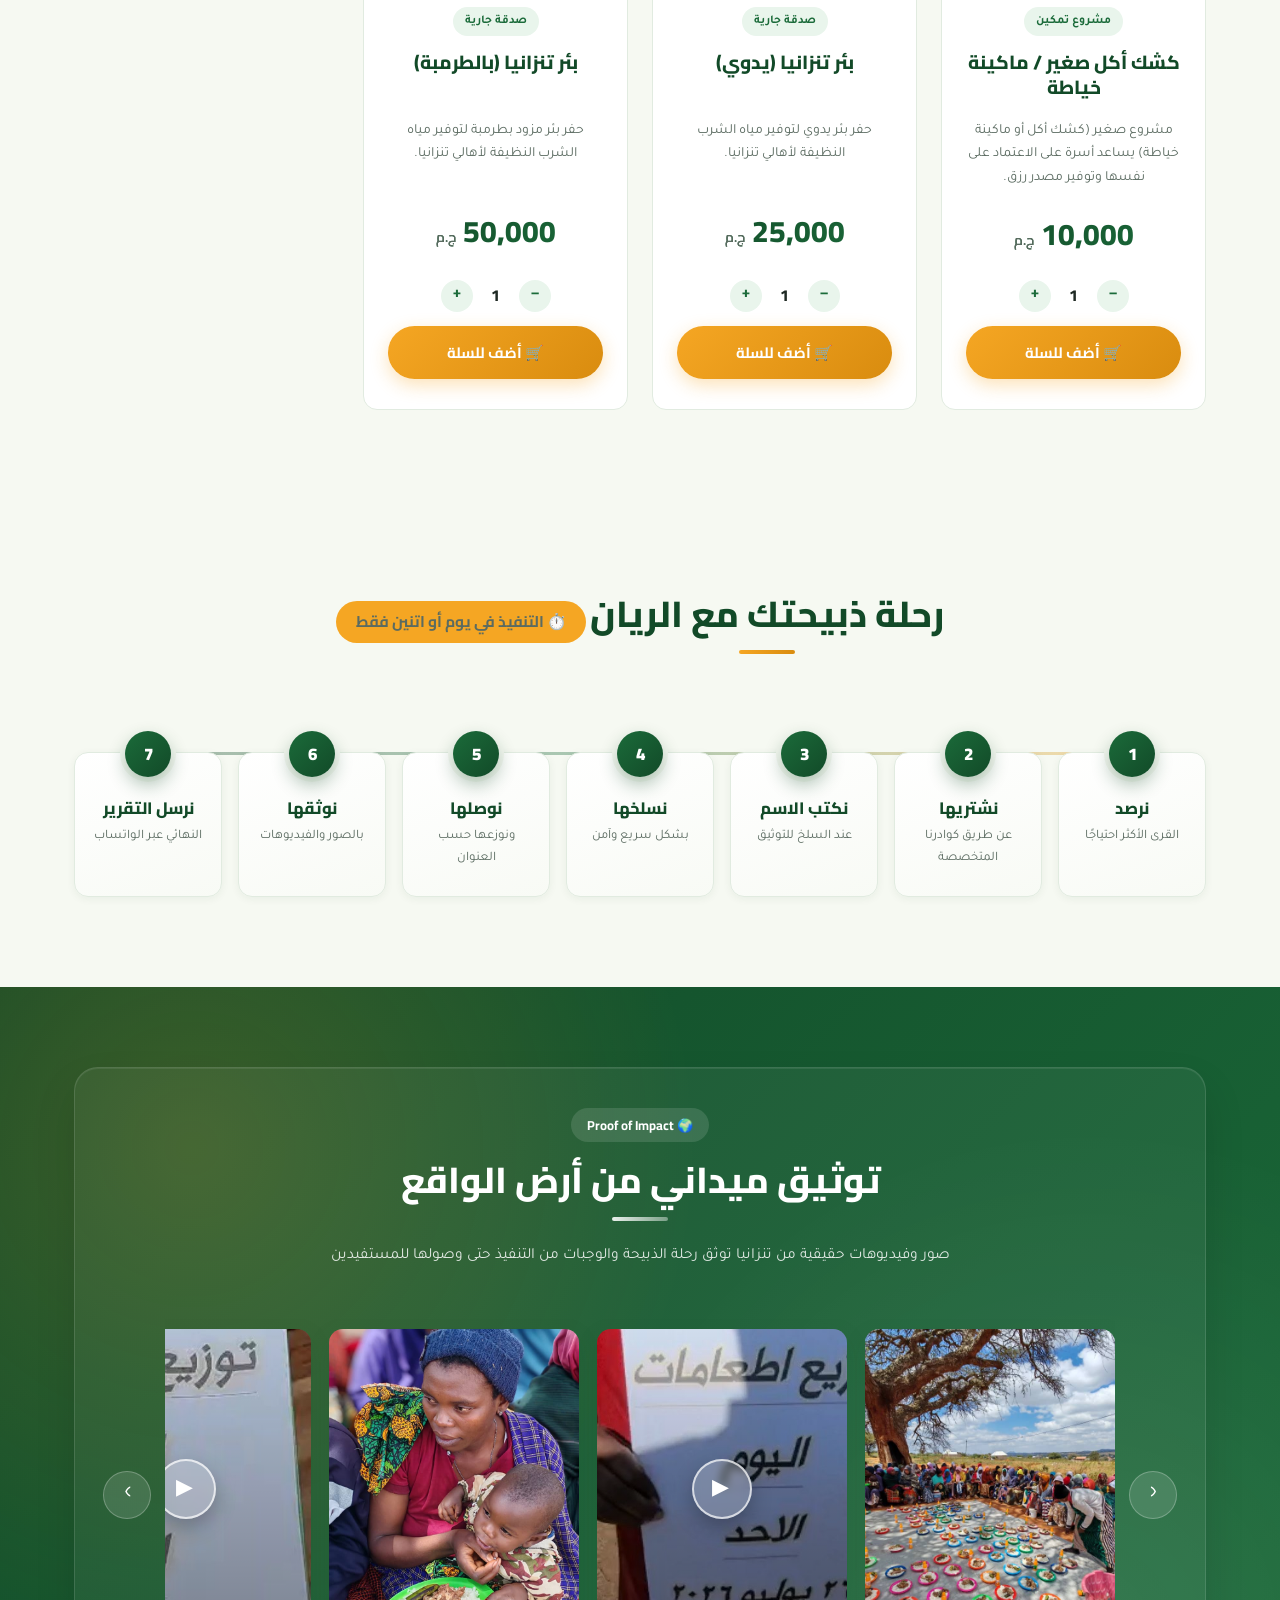
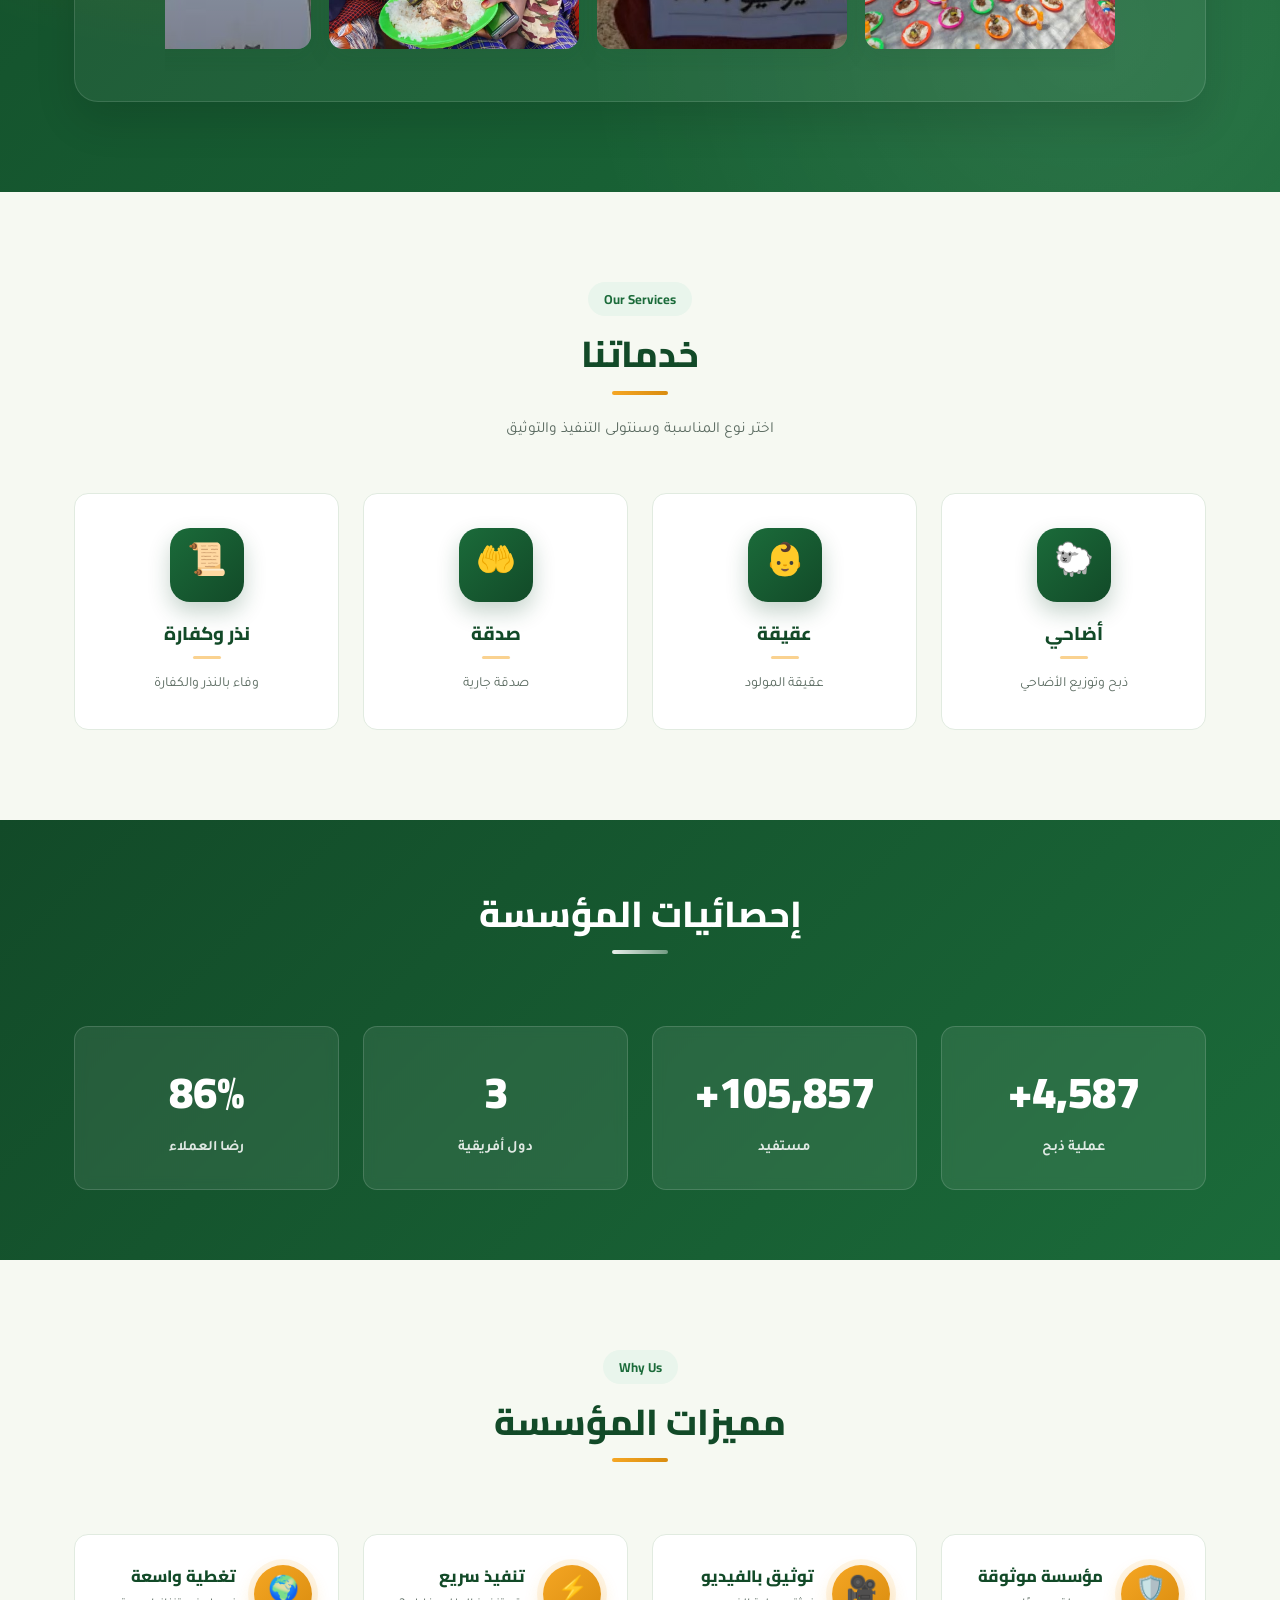
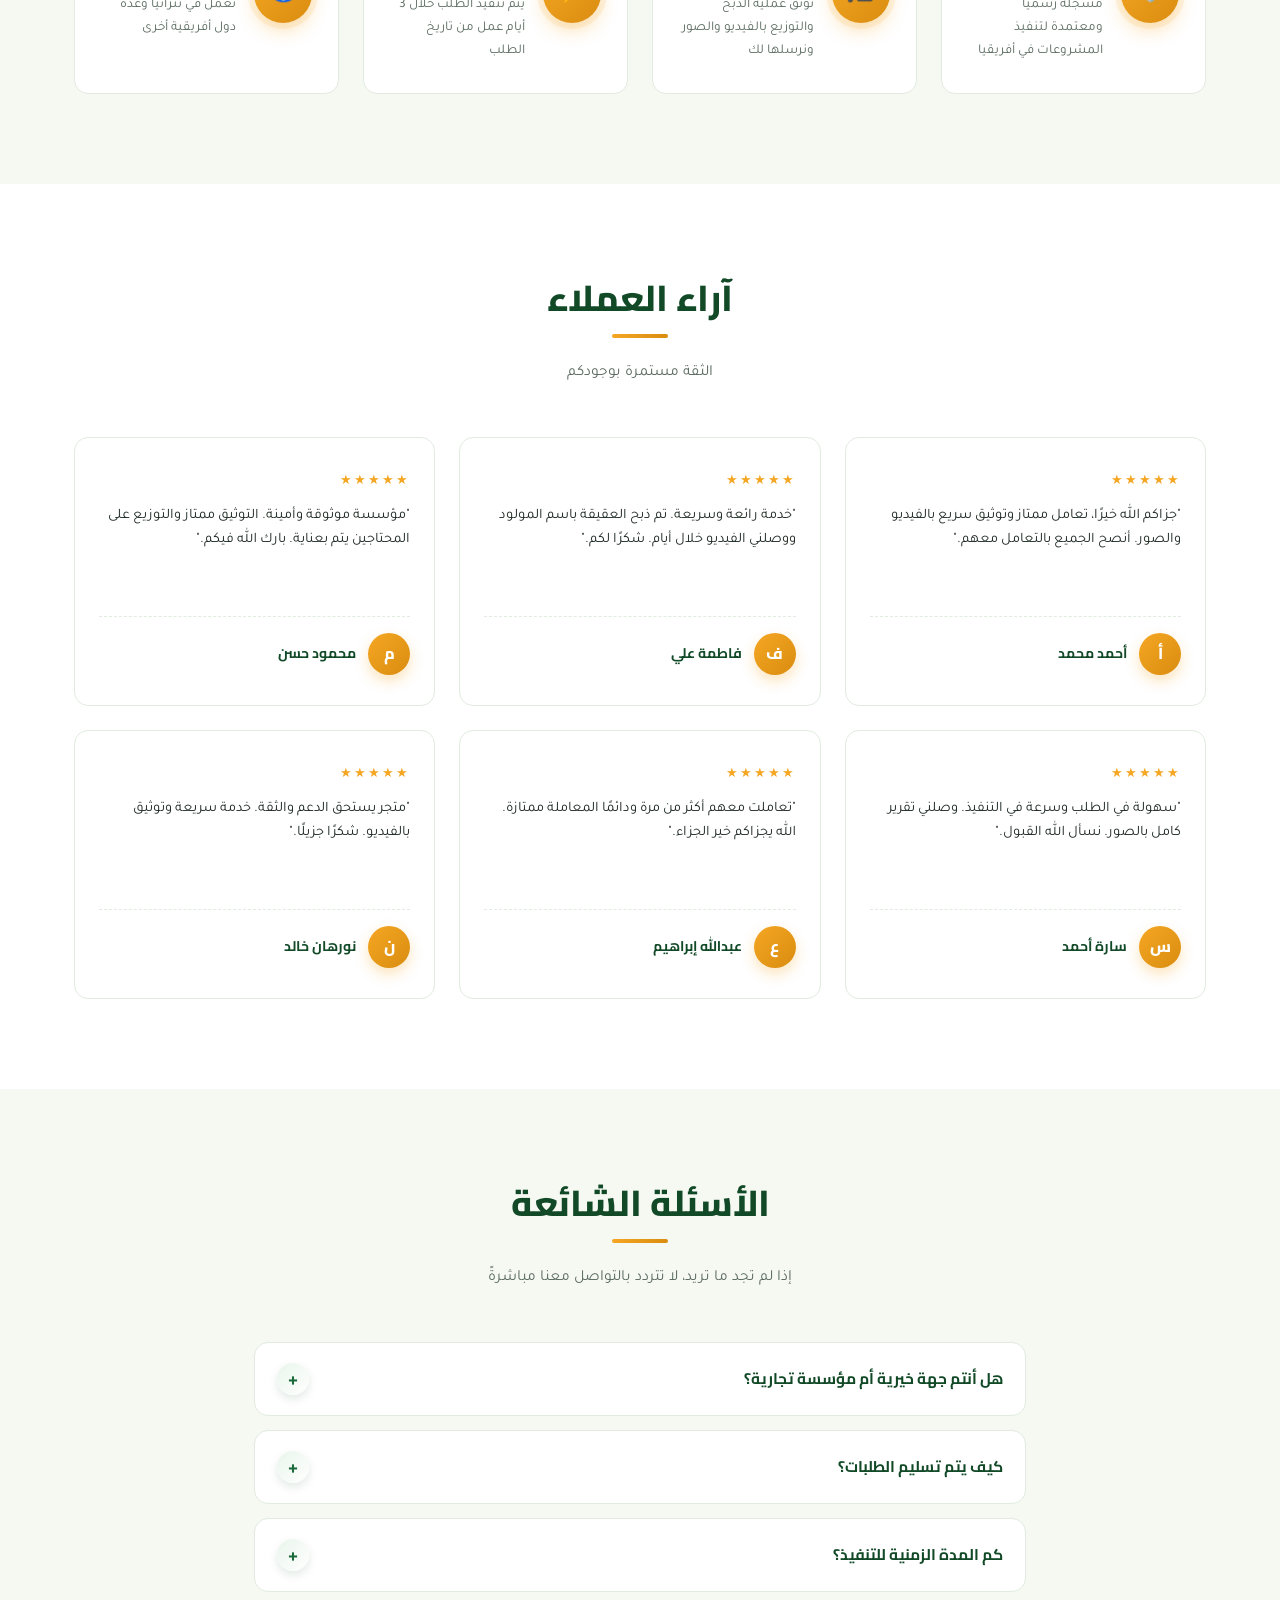
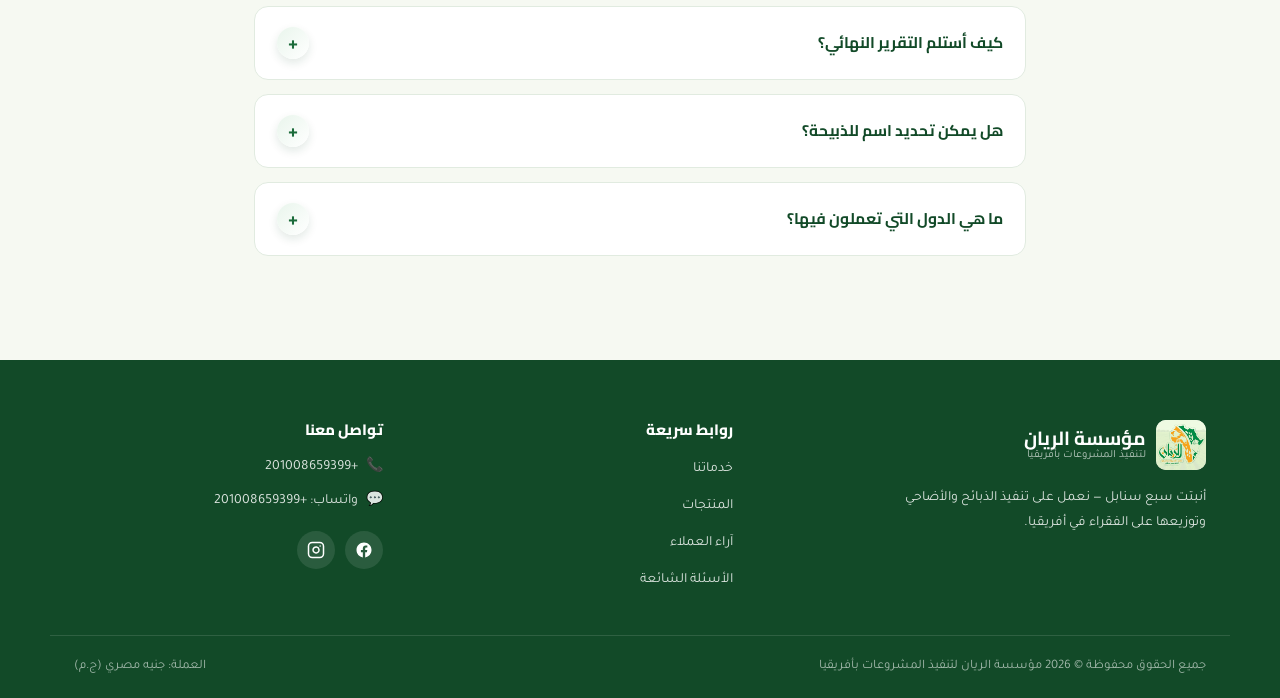
==== commit 0a62fa12: "Fix products-tab toolbar overlap on mobile admin panel The card/table view toggle and the save-all b" ====
--- a/index.html
+++ b/index.html
@@ -24,7 +24,7 @@
 <link rel="preconnect" href="https://fonts.googleapis.com">
 <link rel="preconnect" href="https://fonts.gstatic.com" crossorigin>
 <link href="https://fonts.googleapis.com/css2?family=Cairo:wght@500;700;800;900&family=Tajawal:wght@400;500;700&display=swap" rel="stylesheet">
-<link rel="stylesheet" href="css/style.css?v=20260810f">
+<link rel="stylesheet" href="css/style.css?v=20260810g">
 <script type="application/ld+json">
 {
   "@context": "https://schema.org",
--- a/css/style.css
+++ b/css/style.css
@@ -1793,6 +1793,13 @@
   }
   .admin-sidebar.open { transform: translateX(0); }
   .admin-sidebar-overlay.open { display: block; }
+
+  /* Save button + view toggle used to get squeezed into one non-wrapping
+     row, overflowing off-screen - stack them full-width instead */
+  .admin-products-toolbar { flex-direction: column; align-items: stretch; }
+  .admin-products-toolbar .stats-segmented { display: flex; width: 100%; }
+  .admin-products-toolbar .stats-segmented-btn { flex: 1; text-align: center; }
+  .admin-products-toolbar #saveAllBtn { width: 100%; }
 }
 
 /* ----- Dark mode ----- */
